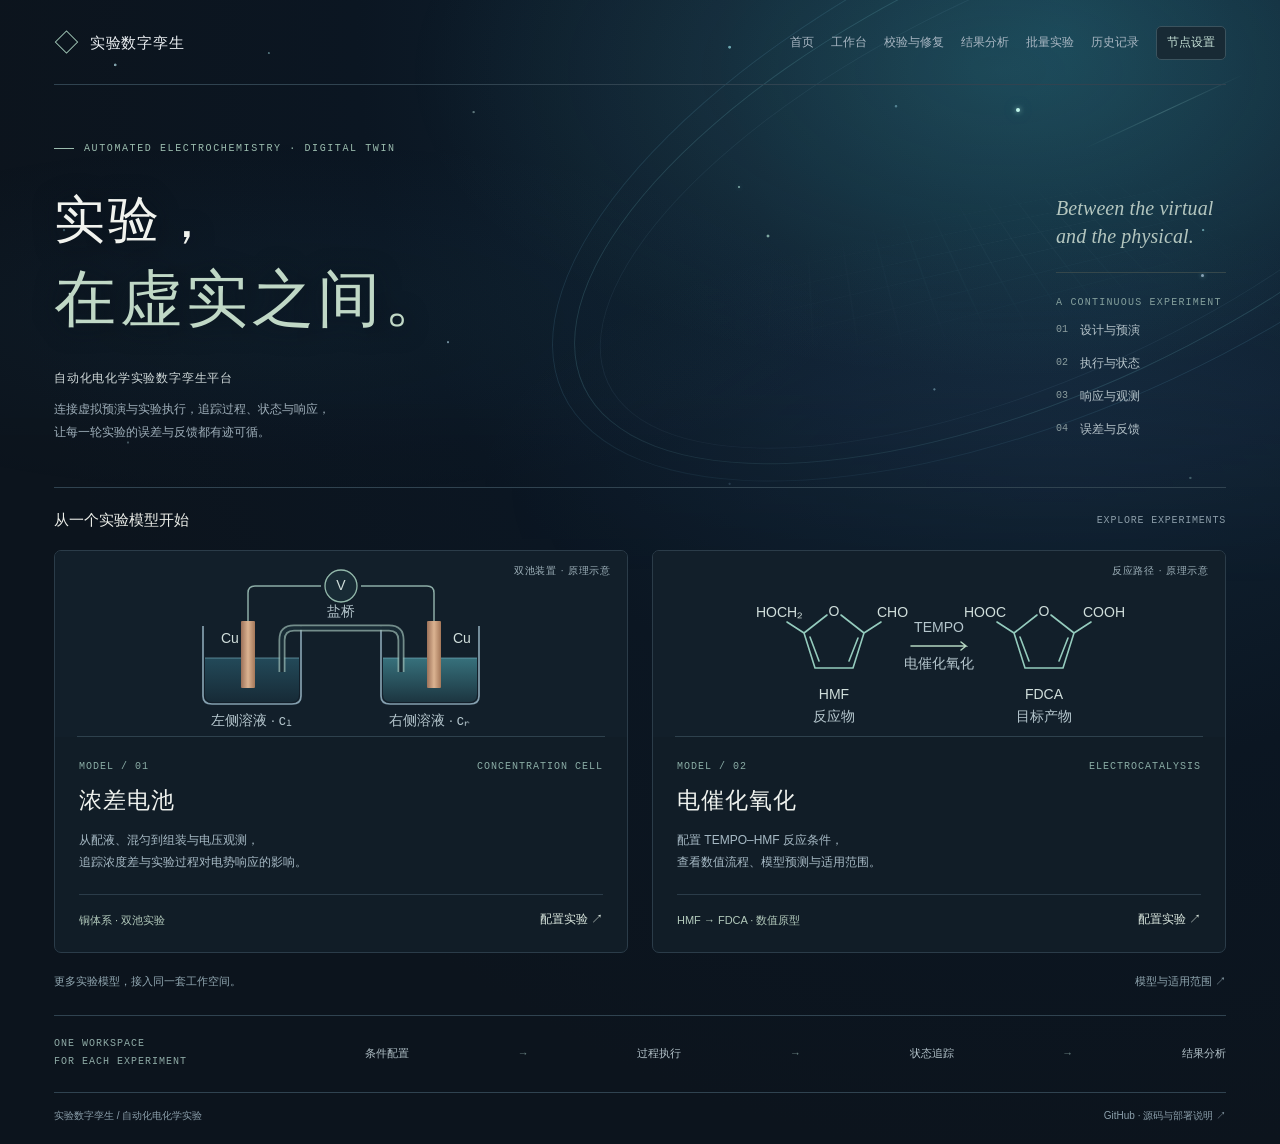
==== frontend/index.html @ 078de4bf "Publish extensible electrochemistry digital twin platform" ====
<!doctype html>
<html lang="zh-CN"><head><meta charset="utf-8"><meta name="viewport" content="width=device-width,initial-scale=1"><meta name="theme-color" content="#0d141c"><meta name="description" content="自动化电化学实验数字孪生：连接虚拟预演与实验执行，追踪过程、状态与响应。"><title>实验数字孪生｜在虚实之间</title><link rel="stylesheet" href="assets/home.css"><script src="assets/home.js" defer></script></head><body>
<div id="dark-research-refined">
 <div class="dr-cosmos" aria-hidden="true"><div class="dr-grid-field"></div><div class="dr-orbit"></div><div class="dr-orbit dr-orbit-two"></div><div class="dr-orbit dr-orbit-three"></div><div class="dr-trace"></div><span class="dr-orbital-point"></span><span class="dr-orbital-point dr-point-two"></span><span class="dr-orbital-point dr-point-three"></span></div>
 <div class="dr-wrap">
  <header class="dr-header"><div class="dr-brand"><span class="home-mark" aria-hidden="true">◇</span>实验数字孪生</div><nav class="dr-nav" aria-label="平台导航"><a href="index.html">首页</a><a href="workbench.html">工作台</a><a href="workbench.html?view=validation">校验与修复</a><a href="workbench.html?view=analysis">结果分析</a><a href="workbench.html?view=batch">批量实验</a><a href="workbench.html?view=history">历史记录</a><button type="button" data-open-nodes>节点设置</button></nav></header>
  <section class="dr-hero"><div aria-label="首页标题"><div class="dr-eyebrow">AUTOMATED ELECTROCHEMISTRY · DIGITAL TWIN</div><h1><span class="dr-title-first">实验，</span><em>在虚实之间。</em></h1><div class="dr-platform-name">自动化电化学实验数字孪生平台</div><p class="dr-platform-desc">连接虚拟预演与实验执行，追踪过程、状态与响应，<br>让每一轮实验的误差与反馈都有迹可循。</p></div><aside class="dr-researchchain dr-title-sidebar" aria-label="研究工作链"><div class="dr-english-title">Between the virtual<br>and the physical.</div><div class="dr-hero-meta">A CONTINUOUS EXPERIMENT</div><div><small>01</small><span>设计与预演</span></div><div><small>02</small><span>执行与状态</span></div><div><small>03</small><span>响应与观测</span></div><div><small>04</small><span>误差与反馈</span></div></aside></section>
  <section aria-label="选择实验模型"><header class="dr-section-title"><h2>从一个实验模型开始</h2><span>EXPLORE EXPERIMENTS</span></header><div class="dr-models">
   <article class="dr-model">
    <div class="dr-image"><span class="dr-caption">双池装置 · 原理示意</span>
     <svg class="dr-diagram" viewBox="0 0 380 164" role="img" aria-label="铜浓差电池原理图，两侧铜电极由盐桥和外电路连接">
      <defs><linearGradient id="dr-liquid-a" x1="0" y1="0" x2="0" y2="1"><stop offset="0" stop-color="#387e93" stop-opacity=".45"/><stop offset="1" stop-color="#387e93" stop-opacity=".12"/></linearGradient><linearGradient id="dr-liquid-b" x1="0" y1="0" x2="0" y2="1"><stop offset="0" stop-color="#55b4bf" stop-opacity=".55"/><stop offset="1" stop-color="#55b4bf" stop-opacity=".15"/></linearGradient><linearGradient id="dr-copper" x1="0" x2="1"><stop stop-color="#9c7159"/><stop offset=".5" stop-color="#dbb391"/><stop offset="1" stop-color="#a47759"/></linearGradient></defs>
      <path d="M97 57 V23 Q97 16 104 16 H170 M210 16 H276 Q283 16 283 23 V57" fill="none" stroke="#8caca6" stroke-width="1.5"/>
      <circle cx="190" cy="16" r="16" fill="#182b35" stroke="#93b9ab" stroke-width="1.3"/><text x="190" y="20" text-anchor="middle" class="dr-chem">V</text>
      <path d="M52 56 V126 Q52 134 61 134 H141 Q150 134 150 126 V56 M230 56 V126 Q230 134 239 134 H319 Q328 134 328 126 V56" fill="none" stroke="#849fae" stroke-width="1.7"/>
      <path d="M54 88 H148 V124 Q148 132 140 132 H62 Q54 132 54 124Z" fill="url(#dr-liquid-a)"/>
      <path d="M232 88 H326 V124 Q326 132 318 132 H240 Q232 132 232 124Z" fill="url(#dr-liquid-b)"/>
      <path d="M54 88 H148 M232 88 H326" stroke="#78b1c0" stroke-opacity=".65" stroke-width="1"/>
      <rect x="90" y="51" width="14" height="67" rx="1" fill="url(#dr-copper)"/><rect x="276" y="51" width="14" height="67" rx="1" fill="url(#dr-copper)"/>
      <path d="M131 102 V70 Q131 58 143 58 H238 Q250 58 250 70 V102" fill="none" stroke="#9dbdb5" stroke-opacity=".7" stroke-width="7"/>
      <path d="M131 102 V70 Q131 58 143 58 H238 Q250 58 250 70 V102" fill="none" stroke="#182b35" stroke-width="3.5"/>
      <text x="190" y="46" text-anchor="middle">盐桥</text><text x="70" y="73" class="dr-chem">Cu</text><text x="302" y="73" class="dr-chem">Cu</text>
      <text x="101" y="155" text-anchor="middle">左侧溶液 · cₗ</text><text x="279" y="155" text-anchor="middle">右侧溶液 · cᵣ</text>
     </svg>
    </div>
    <div class="dr-modelbody"><div class="dr-meta"><span>MODEL / 01</span><span>CONCENTRATION CELL</span></div><h3>浓差电池</h3><p>从配液、混匀到组装与电压观测，<br>追踪浓度差与实验过程对电势响应的影响。</p><div class="dr-access"><span>铜体系 · 双池实验</span><a class="home-entry" href="workbench.html?model=concentration">配置实验 ↗</a></div></div>
   </article>
   <article class="dr-model">
    <div class="dr-image"><span class="dr-caption">反应路径 · 原理示意</span>
     <svg class="dr-diagram" viewBox="0 0 380 164" role="img" aria-label="HMF在TEMPO介导的电催化氧化中转化为FDCA的反应示意，不表示配平反应式">
      <g fill="none" stroke="#94cbbd" stroke-width="1.6" stroke-linecap="round" stroke-linejoin="round"><path d="M78 45 L55 63 L66 98 H104 L115 63 L92 45 M61 67 L70 91 M109 68 L100 91 M55 63 L38 52 M115 63 L132 52"/><path d="M288 45 L265 63 L276 98 H314 L325 63 L302 45 M271 67 L280 91 M319 68 L310 91 M265 63 L248 52 M325 63 L342 52"/></g>
      <text x="85" y="46" text-anchor="middle" class="dr-chem">O</text><text x="295" y="46" text-anchor="middle" class="dr-chem">O</text>
      <text x="7" y="47" class="dr-chem">HOCH₂</text><text x="128" y="47" class="dr-chem">CHO</text><text x="215" y="47" class="dr-chem">HOOC</text><text x="334" y="47" class="dr-chem">COOH</text>
      <path d="M162 76 H217 L212 72 M217 76 L212 80" fill="none" stroke="#b4d5c1" stroke-width="1.5" stroke-linecap="round"/>
      <text x="190" y="62" text-anchor="middle">TEMPO</text><text x="190" y="98" text-anchor="middle">电催化氧化</text>
      <text x="85" y="129" text-anchor="middle" class="dr-chem">HMF</text><text x="295" y="129" text-anchor="middle" class="dr-chem">FDCA</text>
      <text x="85" y="151" text-anchor="middle">反应物</text><text x="295" y="151" text-anchor="middle">目标产物</text>
     </svg>
    </div>
    <div class="dr-modelbody"><div class="dr-meta"><span>MODEL / 02</span><span>ELECTROCATALYSIS</span></div><h3>电催化氧化</h3><p>配置 TEMPO–HMF 反应条件，<br>查看数值流程、模型预测与适用范围。</p><div class="dr-access"><span>HMF → FDCA · 数值原型</span><a class="home-entry" href="workbench.html?model=oxidation">配置实验 ↗</a></div></div>
   </article>
  </div><div class="dr-models-note"><span>更多实验模型，接入同一套工作空间。</span><a href="https://github.com/yangsen-hub-dot/electrochem-digital-twin/blob/main/docs/models.md">模型与适用范围 ↗</a></div></section>
  <section class="dr-cycle" aria-label="统一实验工作空间"><div class="dr-cycle-title">ONE WORKSPACE<br>FOR EACH EXPERIMENT</div><div class="dr-stages"><span>条件配置</span><i aria-hidden="true">→</i><span>过程执行</span><i aria-hidden="true">→</i><span>状态追踪</span><i aria-hidden="true">→</i><span>结果分析</span></div></section>
  <footer class="dr-footer"><span>实验数字孪生 / 自动化电化学实验</span><a href="https://github.com/yangsen-hub-dot/electrochem-digital-twin">GitHub · 源码与部署说明 ↗</a></footer>
 </div>
</div>
<dialog id="node-dialog" aria-labelledby="node-dialog-title">
 <div class="dialog-head"><div><small>YOUR COMPUTE / YOUR EXPERIMENTS</small><h2 id="node-dialog-title">连接你的实验节点</h2></div><button type="button" id="close-nodes" aria-label="关闭节点设置">×</button></div>
 <p>保存自己的服务器地址，在同一工作台切换。地址保存在当前浏览器，访问码仅在本次会话使用。</p>
 <div id="saved-nodes" aria-label="已保存节点"></div>
 <form id="node-form"><label>节点名称<input name="name" maxlength="60" placeholder="例如：我的仿真服务器" required></label><label>实验服务地址<input name="endpoint" type="url" placeholder="https://simulation.example.org" required></label><label>支持的实验<select name="model"><option value="concentration">浓差电池</option><option value="oxidation">电催化氧化 · HMF</option><option value="both">两种实验</option></select></label><label>录像服务地址（可选）<input name="video" type="url" placeholder="https://video.example.org"></label><label>访问码（本次会话，可选）<input name="token" type="password" autocomplete="off"></label><button type="submit" class="node-primary">保存并选用</button></form>
 <p id="node-message" role="status" aria-live="polite"></p><p class="node-help">公网 HTTPS 页面连接 HTTPS 节点。后端部署方法见 <a href="https://github.com/yangsen-hub-dot/electrochem-digital-twin/blob/main/docs/deployment.md">部署说明</a>。</p>
</dialog>

</body></html>
---- frontend/assets/home.css ----
#dark-research-refined{background:#0d141c;color:#ecf0f3;font-family:"Microsoft YaHei","PingFang SC",sans-serif;line-height:1.65;--dr-line:#2b3844;--dr-secondary:#a8b6c2;--dr-green:#a6cebc;border-radius:8px;overflow:hidden}
#dark-research-refined *{box-sizing:border-box}
#dark-research-refined{position:relative;isolation:isolate;background:radial-gradient(ellipse at 83% 3%,#14394b 0%,#102333 23%,#0b1622 47%,#0c141d 72%);--dr-line:#304350;--dr-green:#addbd0}
#dark-research-refined .dr-wrap{position:relative;z-index:1}
#dark-research-refined .dr-cosmos{position:absolute;inset:0 0 auto;height:590px;z-index:0;overflow:hidden;pointer-events:none;user-select:none;mask-image:linear-gradient(to bottom,#000 0%,#000 65%,transparent 100%)}
#dark-research-refined .dr-cosmos:before{content:"";position:absolute;inset:0;background:radial-gradient(ellipse at 78% 12%,#68e0de1f,transparent 42%),radial-gradient(ellipse at 22% 54%,#439ccc0d,transparent 40%),radial-gradient(ellipse at 82% 83%,#5f86dd15,transparent 39%)}
#dark-research-refined .dr-cosmos:after{content:"";position:absolute;inset:0;background-image:radial-gradient(circle at 9% 11%,#b9e5eeaa 0 1px,transparent 1.7px),radial-gradient(circle at 21% 9%,#8abec480 0 .7px,transparent 1.4px),radial-gradient(circle at 37% 19%,#c0e5e170 0 .8px,transparent 1.5px),radial-gradient(circle at 57% 8%,#98e2e8aa 0 1px,transparent 1.8px),radial-gradient(circle at 70% 18%,#8ac4d480 0 .8px,transparent 1.7px),radial-gradient(circle at 91% 8%,#c4eee5ba 0 1px,transparent 1.7px),radial-gradient(circle at 94% 39%,#9ee5ea88 0 .8px,transparent 1.5px),radial-gradient(circle at 5% 39%,#86c1d66e 0 .8px,transparent 1.6px),radial-gradient(circle at 35% 58%,#badfef90 0 .7px,transparent 1.5px),radial-gradient(circle at 60% 40%,#b6e9d7aa 0 1px,transparent 1.8px),radial-gradient(circle at 73% 66%,#9dcddb80 0 .7px,transparent 1.5px),radial-gradient(circle at 10% 75%,#a7ccd580 0 .7px,transparent 1.4px),radial-gradient(circle at 93% 81%,#b3e8e590 0 .8px,transparent 1.5px),radial-gradient(circle at 57% 82%,#7eabca66 0 .7px,transparent 1.5px)}
#dark-research-refined .dr-orbit{position:absolute;width:1120px;height:490px;border:1px solid #73bfdc24;border-radius:50%;right:-350px;top:-88px;transform:rotate(-25deg)}
#dark-research-refined .dr-orbit.dr-orbit-two{width:1030px;height:440px;right:-285px;top:-51px;border-color:#82d2d82b;transform:rotate(-25deg)}
#dark-research-refined .dr-orbit.dr-orbit-three{width:970px;height:390px;right:-252px;top:-17px;border-color:#89b9d116;transform:rotate(-25deg)}
#dark-research-refined .dr-grid-field{position:absolute;right:-30px;top:129px;width:550px;height:230px;background-image:linear-gradient(#8fc6d71a 1px,transparent 1px),linear-gradient(90deg,#8fc6d71a 1px,transparent 1px);background-size:32px 32px;transform:perspective(500px) rotateX(56deg) rotateZ(-22deg);mask-image:radial-gradient(ellipse,#0009,transparent 70%);opacity:.7}
#dark-research-refined .dr-orbital-point{position:absolute;right:20.3%;top:108px;width:4px;height:4px;background:#c2f7eb;border-radius:50%;box-shadow:0 0 5px #b9f4e8c0,0 0 16px #72d4e866}
#dark-research-refined .dr-orbital-point.dr-point-two{right:5.9%;top:274px;width:3px;height:3px;background:#b9d4e7;opacity:.7}
#dark-research-refined .dr-orbital-point.dr-point-three{right:42.2%;top:186px;width:2px;height:2px;opacity:.65}
#dark-research-refined .dr-trace{position:absolute;top:111px;right:2%;height:1px;width:180px;background:linear-gradient(90deg,transparent,#a6e3de50,transparent);transform:rotate(-25deg);opacity:.7}
#dark-research-refined .dr-header{border-bottom-color:#7593a82d}
#dark-research-refined h1{ text-shadow:0 2px 23px #08121ad9}
#dark-research-refined h1 em{color:#c0e0d8}
#dark-research-refined .dr-platform-desc{color:#b1c0cc}
#dark-research-refined .dr-model{background:#101d29;border-color:#3d586865}
#dark-research-refined .dr-image{background:radial-gradient(ellipse at 50% 25%,#1b3540 0%,#12222e 62%,#111e29 100%)}
@media(max-width:760px){#dark-research-refined .dr-cosmos{height:780px}#dark-research-refined .dr-orbit{right:-650px;opacity:.8}#dark-research-refined .dr-orbit.dr-orbit-two{right:-600px}#dark-research-refined .dr-orbit.dr-orbit-three{right:-570px}#dark-research-refined .dr-grid-field{top:240px;right:-190px;opacity:.45}#dark-research-refined .dr-orbital-point{top:180px;right:12%}#dark-research-refined .dr-orbital-point.dr-point-two{top:360px;right:8%}#dark-research-refined .dr-orbital-point.dr-point-three{top:280px;right:38%}}
#dark-research-refined .dr-wrap{padding:0 42px}
#dark-research-refined .dr-header{padding:26px 75px 24px 0;display:flex;justify-content:space-between;gap:24px;align-items:center;border-bottom:1px solid var(--dr-line);flex-wrap:wrap}
#dark-research-refined .dr-brand{font-size:15px;letter-spacing:.05em;font-weight:500;display:flex;gap:10px;align-items:center;white-space:nowrap}
#dark-research-refined .dr-brand i{color:var(--dr-green)}
#dark-research-refined .dr-nav{display:flex;gap:17px;align-items:center;font-size:11px;flex-wrap:wrap;color:var(--dr-secondary)}
#dark-research-refined .dr-nav span:first-child{color:#edf3ef}
#dark-research-refined .dr-hero{padding:49px 0 43px;display:grid;grid-template-columns:minmax(0,1fr) 170px;gap:36px;align-items:end}
#dark-research-refined .dr-eyebrow{font:10px/1.8 Consolas,monospace;letter-spacing:.16em;color:#9bbcae;display:flex;align-items:center;gap:10px}
#dark-research-refined .dr-eyebrow:before{content:"";width:20px;height:1px;background:#9bbcae}
#dark-research-refined h1{font-size:clamp(36px,6vw,60px);line-height:1.42;letter-spacing:.025em;font-weight:500;margin:25px 0 26px;color:#f1f3ee}
#dark-research-refined h1 .dr-title-first{display:block;font-size:.83em;line-height:1.4;letter-spacing:.05em;font-weight:400}
#dark-research-refined h1 em{display:block;font-style:normal;font-family:"Source Han Serif SC","Noto Serif SC","Songti SC","STSong","SimSun",serif;font-weight:400;color:#c0d8c6;letter-spacing:.065em;white-space:nowrap}
#dark-research-refined .dr-platform-name{font-size:12px;color:#d0d9d9;font-weight:500;letter-spacing:.065em;margin:0 0 9px}
#dark-research-refined .dr-platform-desc{font-size:12px;line-height:1.95;color:#9eaeb9;margin:0;max-width:470px}
#dark-research-refined .dr-title-sidebar .dr-english-title{display:block;font-family:Georgia,"Times New Roman",serif;font-style:italic;font-size:20px;line-height:1.4;color:#b4c6bf;letter-spacing:.005em;padding-bottom:22px;margin:0 0 21px;border-bottom:1px solid #35474b}
#dark-research-refined .dr-title-sidebar .dr-hero-meta{display:block;font:10px/1.8 Consolas,monospace;letter-spacing:.12em;color:#849f9c;margin:0 0 9px}
#dark-research-refined .dr-researchchain.dr-title-sidebar{padding-left:0;border-left:0;padding-bottom:5px}
#dark-research-refined .dr-intro{font-size:12px;color:var(--dr-secondary);line-height:1.95;margin:0;max-width:500px}
#dark-research-refined .dr-researchchain{padding:0 0 2px 21px;border-left:1px solid #35474b}
#dark-research-refined .dr-researchchain div{display:flex;gap:12px;margin:0 0 13px;font-size:12px;color:#b6c4ca}
#dark-research-refined .dr-researchchain div:last-child{margin-bottom:0}
#dark-research-refined .dr-researchchain small{font:10px/1.8 Consolas,monospace;color:#8b9d9f}
#dark-research-refined .dr-section-title{display:flex;justify-content:space-between;align-items:center;gap:15px;padding:20px 0 17px;border-top:1px solid var(--dr-line)}
#dark-research-refined .dr-section-title h2{font-size:15px;font-weight:500;margin:0;color:#eef0eb}
#dark-research-refined .dr-section-title span{font:10px/1.7 Consolas,monospace;letter-spacing:.08em;color:#8c9da9}
#dark-research-refined .dr-models{display:grid;grid-template-columns:minmax(0,1fr) minmax(0,1fr);gap:24px}
#dark-research-refined .dr-model{background:#111d27;border:1px solid #2b3c49;border-radius:7px;overflow:hidden}
#dark-research-refined .dr-image{height:186px;background:#121f2a;position:relative;display:flex;align-items:center;justify-content:center;padding:16px 13px 0}
#dark-research-refined .dr-image:after{content:"";position:absolute;left:22px;right:22px;bottom:0;height:1px;background:#2e414d}
#dark-research-refined .dr-caption{position:absolute;top:12px;right:16px;font-size:10px;letter-spacing:.08em;color:#9db0b9}
#dark-research-refined .dr-diagram{width:100%;height:164px;display:block;overflow:visible}
#dark-research-refined .dr-diagram text{font-family:"Microsoft YaHei",sans-serif;fill:#b5c6cd;font-size:14px}
#dark-research-refined .dr-diagram .dr-chem{font-family:Arial,sans-serif;fill:#d0dedb;font-size:14px}
#dark-research-refined .dr-modelbody{padding:21px 24px 23px}
#dark-research-refined .dr-meta{font:10px/1.7 Consolas,monospace;letter-spacing:.1em;color:#8aaca5;display:flex;justify-content:space-between;gap:12px;flex-wrap:wrap}
#dark-research-refined .dr-model h3{font-size:23px;font-weight:500;color:#eef1ed;line-height:1.5;letter-spacing:.04em;margin:8px 0 11px}
#dark-research-refined .dr-model p{font-size:12px;line-height:1.9;color:#a7bac5;margin:0;min-height:46px}
#dark-research-refined .dr-access{border-top:1px solid #2b3c49;margin-top:19px;padding-top:15px;font-size:11px;color:#b2c9bb;display:flex;justify-content:space-between;gap:15px;align-items:center}
#dark-research-refined .dr-access strong{font-weight:400;color:#dbe8df;font-size:12px}
#dark-research-refined .dr-models-note{display:flex;justify-content:space-between;align-items:center;gap:15px;flex-wrap:wrap;font-size:11px;color:#91a7b1;padding:19px 0 24px}
#dark-research-refined .dr-cycle{padding:19px 0 21px;border-top:1px solid var(--dr-line);display:grid;grid-template-columns:1fr 3fr;gap:24px;align-items:center}
#dark-research-refined .dr-cycle-title{font:10px/1.8 Consolas,monospace;letter-spacing:.1em;color:#8eaaa5}
#dark-research-refined .dr-stages{display:flex;align-items:center;gap:13px;justify-content:space-between;color:#b2c1c8;font-size:11px;flex-wrap:wrap}
#dark-research-refined .dr-stages i{color:#688180;font-style:normal}
#dark-research-refined .dr-footer{border-top:1px solid var(--dr-line);padding:15px 0 20px;display:flex;justify-content:space-between;gap:15px;flex-wrap:wrap;font-size:10px;color:#8b9fab}
@media(min-width:1000px){#dark-research-refined .dr-wrap{padding:0 54px}#dark-research-refined h1{font-size:62px}#dark-research-refined .dr-hero{padding-top:55px}}
@media(max-width:760px){#dark-research-refined .dr-header{align-items:flex-start;gap:18px;flex-direction:column;padding-right:45px}#dark-research-refined .dr-wrap{padding:0 27px}#dark-research-refined h1{font-size:34px}#dark-research-refined .dr-hero{grid-template-columns:1fr;gap:24px;padding-top:35px}#dark-research-refined .dr-researchchain{border-left:0;border-top:1px solid var(--dr-line);padding:15px 0 0;display:flex;flex-wrap:wrap;gap:12px 20px}#dark-research-refined .dr-researchchain div{margin:0}#dark-research-refined .dr-models{gap:16px}#dark-research-refined .dr-image{height:165px;padding:19px 6px 0}#dark-research-refined .dr-diagram{height:140px}#dark-research-refined .dr-modelbody{padding:17px}#dark-research-refined .dr-model p{min-height:69px}#dark-research-refined .dr-cycle{grid-template-columns:1fr;gap:10px}}
@media(max-width:760px){#dark-research-refined .dr-models{grid-template-columns:1fr;gap:20px}#dark-research-refined .dr-image{height:186px}#dark-research-refined .dr-diagram{height:164px}#dark-research-refined .dr-model p{min-height:0}}
@media(max-width:560px){#dark-research-refined .dr-wrap{padding:0 21px}#dark-research-refined h1{font-size:29px}#dark-research-refined .dr-eyebrow{font-size:9px}#dark-research-refined .dr-section-title span{font-size:9px}#dark-research-refined .dr-stages{justify-content:flex-start;gap:10px}}
@media(max-width:480px){#dark-research-refined .dr-diagram text,#dark-research-refined .dr-diagram .dr-chem{font-size:16px}}
@media(max-width:760px){#dark-research-refined h1{font-size:clamp(34px,7.8vw,55px);margin:23px 0 24px}#dark-research-refined .dr-title-sidebar .dr-english-title{width:100%;font-size:18px;margin:0;padding:0 0 12px}#dark-research-refined .dr-title-sidebar .dr-hero-meta{width:100%;margin:0}#dark-research-refined .dr-researchchain.dr-title-sidebar{border-top:1px solid #35474b;padding-top:18px;gap:12px 20px}}
@media(max-width:420px){#dark-research-refined h1{font-size:clamp(30px,8.4vw,35px)}#dark-research-refined h1 em{letter-spacing:.025em}#dark-research-refined .dr-eyebrow{font-size:9px;letter-spacing:.075em}#dark-research-refined .dr-platform-name{font-size:11px;letter-spacing:.02em}}

html{color-scheme:dark}body{margin:0;background:#0c141d}a{color:inherit;text-decoration:none}button,input,select{font:inherit}button,a{touch-action:manipulation}button{cursor:pointer}a:focus-visible,button:focus-visible,input:focus-visible,select:focus-visible{outline:2px solid #aaddd1;outline-offset:5px}#dark-research-refined{border-radius:0;min-height:100vh;max-width:1440px;margin:auto}#dark-research-refined .dr-header{padding-right:0;flex-wrap:wrap}#dark-research-refined .dr-nav{font-size:12px}#dark-research-refined .dr-nav a:hover{color:#e3f7ef}#dark-research-refined .dr-nav button{padding:6px 10px;background:#182a35;border:1px solid #3b535e;color:#c3ded4;border-radius:5px;font-size:12px}.home-mark{font-size:25px;line-height:1;color:#a6cebc}#dark-research-refined .home-entry{font-size:12px;color:#dbe8df}#dark-research-refined .home-entry:hover{text-decoration:underline}#node-dialog{width:min(600px,calc(100% - 32px));max-height:85vh;overflow:auto;background:#13212d;color:#e0e9ed;border:1px solid #42606c;border-radius:12px;padding:28px;font:13px/1.7 "Microsoft YaHei",sans-serif}#node-dialog::backdrop{background:#020913b8;backdrop-filter:blur(5px)}.dialog-head{display:flex;justify-content:space-between;gap:20px;align-items:flex-start}.dialog-head h2{font-size:22px;margin:6px 0 10px;font-weight:500}.dialog-head small{font:10px/1.7 Consolas,monospace;color:#98bcb0;letter-spacing:.1em}#close-nodes{background:transparent;border:0;color:#b7cdd4;font-size:26px}#node-dialog p{color:#a9bbc5;font-size:12px}#node-form{display:grid;gap:14px;margin-top:22px}#node-form label{display:grid;gap:6px;color:#bccbd1;font-size:12px}#node-form input,#node-form select{width:100%;min-width:0;background:#0d1923;color:#e6eff2;border:1px solid #344e5d;border-radius:5px;padding:10px;box-sizing:border-box}#node-form .node-primary{padding:10px 16px;border:0;border-radius:5px;background:#b1d7c8;color:#102620;justify-self:start}.saved-node{display:flex;gap:12px;justify-content:space-between;align-items:center;padding:12px 0;border-bottom:1px solid #304553;overflow-wrap:anywhere}.saved-node strong{display:block;font-weight:500;font-size:13px}.saved-node small{font-size:11px;color:#94acb9}.saved-node button{background:transparent;color:#bad9cc;border:1px solid #3a555c;border-radius:4px;padding:5px 9px;white-space:nowrap}.node-help a{color:#bad9cc;text-decoration:underline}#node-message{min-height:20px}
@media(max-width:760px){#dark-research-refined .dr-header{padding-right:0}.dr-nav a,.dr-nav button{padding:5px 0}}
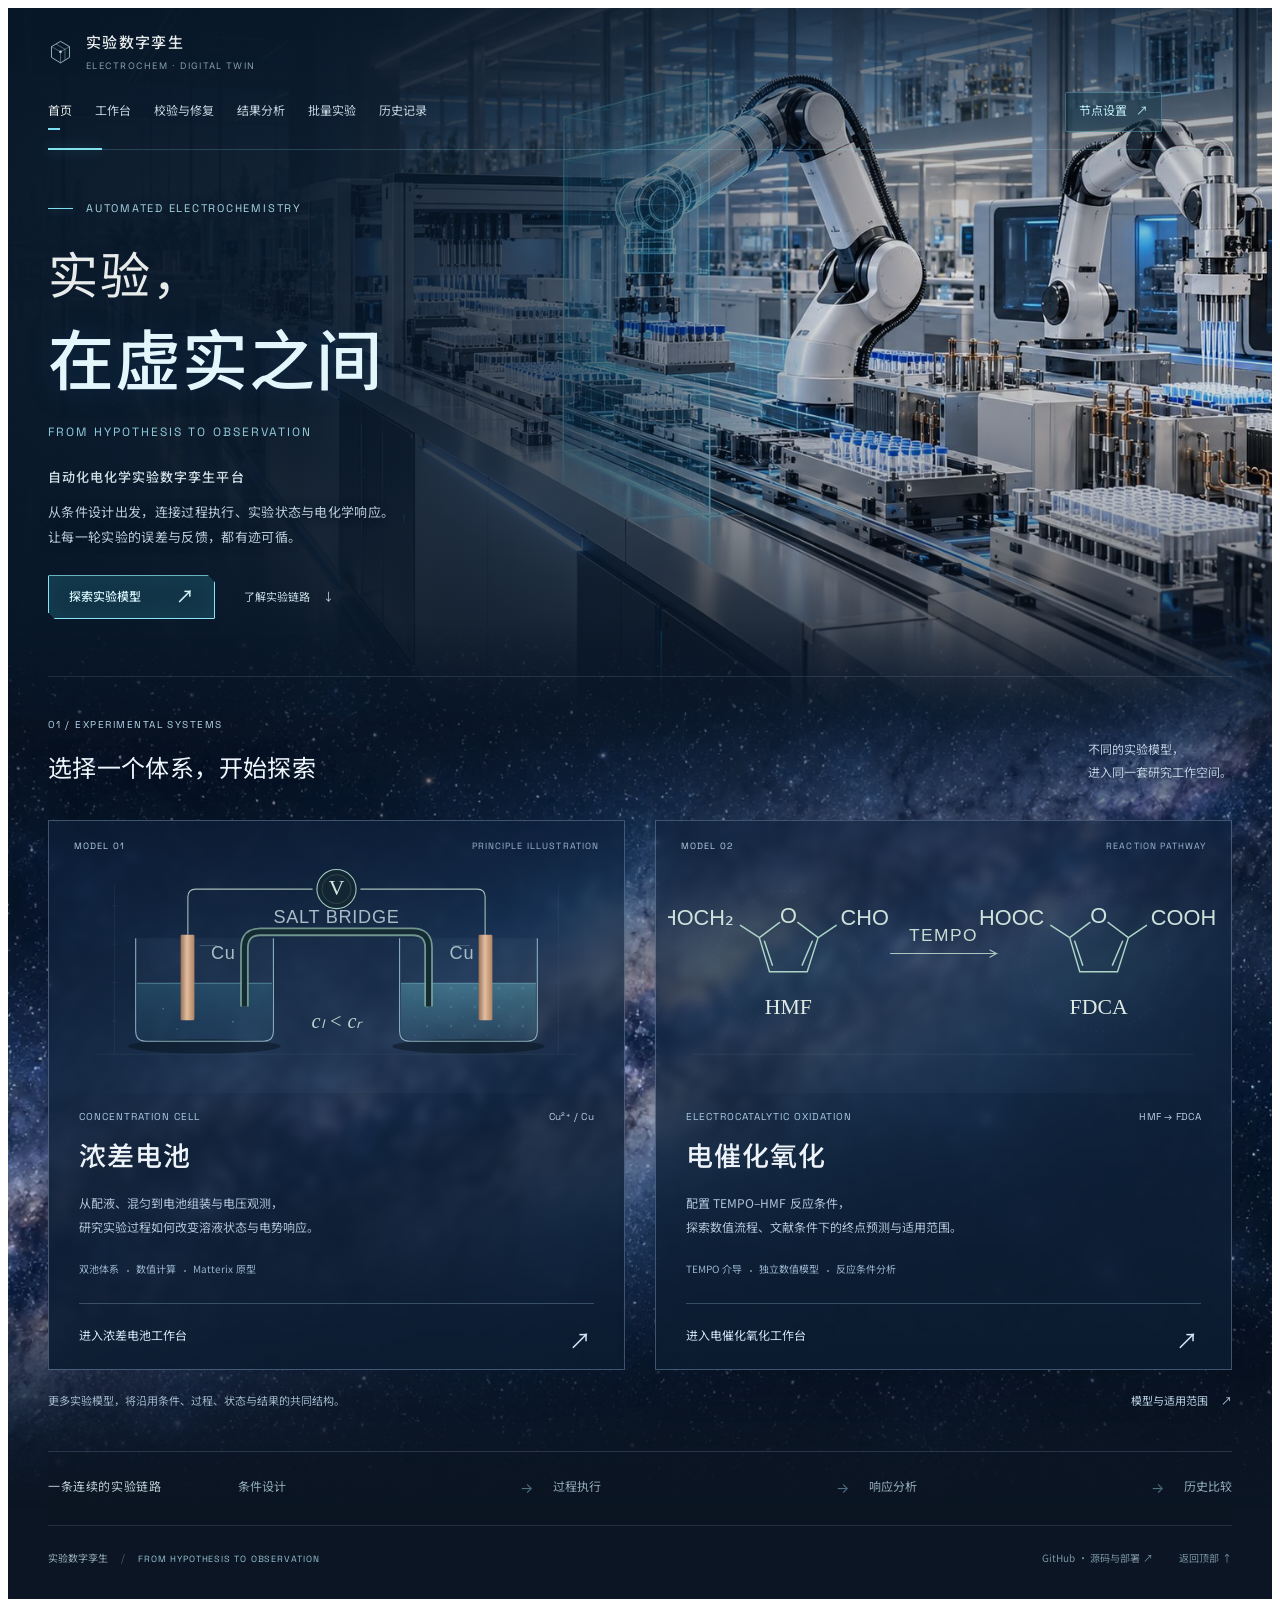
==== commit 1b2ced9f: "Refine homepage with automated lab and galaxy imagery" ====
--- a/frontend/index.html
+++ b/frontend/index.html
@@ -1,55 +1,69 @@
-<!doctype html>
-<html lang="zh-CN"><head><meta charset="utf-8"><meta name="viewport" content="width=device-width,initial-scale=1"><meta name="theme-color" content="#0d141c"><meta name="description" content="自动化电化学实验数字孪生：连接虚拟预演与实验执行，追踪过程、状态与响应。"><title>实验数字孪生｜在虚实之间</title><link rel="stylesheet" href="assets/home.css"><script src="assets/home.js" defer></script></head><body>
-<div id="dark-research-refined">
- <div class="dr-cosmos" aria-hidden="true"><div class="dr-grid-field"></div><div class="dr-orbit"></div><div class="dr-orbit dr-orbit-two"></div><div class="dr-orbit dr-orbit-three"></div><div class="dr-trace"></div><span class="dr-orbital-point"></span><span class="dr-orbital-point dr-point-two"></span><span class="dr-orbital-point dr-point-three"></span></div>
- <div class="dr-wrap">
-  <header class="dr-header"><div class="dr-brand"><span class="home-mark" aria-hidden="true">◇</span>实验数字孪生</div><nav class="dr-nav" aria-label="平台导航"><a href="index.html">首页</a><a href="workbench.html">工作台</a><a href="workbench.html?view=validation">校验与修复</a><a href="workbench.html?view=analysis">结果分析</a><a href="workbench.html?view=batch">批量实验</a><a href="workbench.html?view=history">历史记录</a><button type="button" data-open-nodes>节点设置</button></nav></header>
-  <section class="dr-hero"><div aria-label="首页标题"><div class="dr-eyebrow">AUTOMATED ELECTROCHEMISTRY · DIGITAL TWIN</div><h1><span class="dr-title-first">实验，</span><em>在虚实之间。</em></h1><div class="dr-platform-name">自动化电化学实验数字孪生平台</div><p class="dr-platform-desc">连接虚拟预演与实验执行，追踪过程、状态与响应，<br>让每一轮实验的误差与反馈都有迹可循。</p></div><aside class="dr-researchchain dr-title-sidebar" aria-label="研究工作链"><div class="dr-english-title">Between the virtual<br>and the physical.</div><div class="dr-hero-meta">A CONTINUOUS EXPERIMENT</div><div><small>01</small><span>设计与预演</span></div><div><small>02</small><span>执行与状态</span></div><div><small>03</small><span>响应与观测</span></div><div><small>04</small><span>误差与反馈</span></div></aside></section>
-  <section aria-label="选择实验模型"><header class="dr-section-title"><h2>从一个实验模型开始</h2><span>EXPLORE EXPERIMENTS</span></header><div class="dr-models">
-   <article class="dr-model">
-    <div class="dr-image"><span class="dr-caption">双池装置 · 原理示意</span>
-     <svg class="dr-diagram" viewBox="0 0 380 164" role="img" aria-label="铜浓差电池原理图，两侧铜电极由盐桥和外电路连接">
-      <defs><linearGradient id="dr-liquid-a" x1="0" y1="0" x2="0" y2="1"><stop offset="0" stop-color="#387e93" stop-opacity=".45"/><stop offset="1" stop-color="#387e93" stop-opacity=".12"/></linearGradient><linearGradient id="dr-liquid-b" x1="0" y1="0" x2="0" y2="1"><stop offset="0" stop-color="#55b4bf" stop-opacity=".55"/><stop offset="1" stop-color="#55b4bf" stop-opacity=".15"/></linearGradient><linearGradient id="dr-copper" x1="0" x2="1"><stop stop-color="#9c7159"/><stop offset=".5" stop-color="#dbb391"/><stop offset="1" stop-color="#a47759"/></linearGradient></defs>
-      <path d="M97 57 V23 Q97 16 104 16 H170 M210 16 H276 Q283 16 283 23 V57" fill="none" stroke="#8caca6" stroke-width="1.5"/>
-      <circle cx="190" cy="16" r="16" fill="#182b35" stroke="#93b9ab" stroke-width="1.3"/><text x="190" y="20" text-anchor="middle" class="dr-chem">V</text>
-      <path d="M52 56 V126 Q52 134 61 134 H141 Q150 134 150 126 V56 M230 56 V126 Q230 134 239 134 H319 Q328 134 328 126 V56" fill="none" stroke="#849fae" stroke-width="1.7"/>
-      <path d="M54 88 H148 V124 Q148 132 140 132 H62 Q54 132 54 124Z" fill="url(#dr-liquid-a)"/>
-      <path d="M232 88 H326 V124 Q326 132 318 132 H240 Q232 132 232 124Z" fill="url(#dr-liquid-b)"/>
-      <path d="M54 88 H148 M232 88 H326" stroke="#78b1c0" stroke-opacity=".65" stroke-width="1"/>
-      <rect x="90" y="51" width="14" height="67" rx="1" fill="url(#dr-copper)"/><rect x="276" y="51" width="14" height="67" rx="1" fill="url(#dr-copper)"/>
-      <path d="M131 102 V70 Q131 58 143 58 H238 Q250 58 250 70 V102" fill="none" stroke="#9dbdb5" stroke-opacity=".7" stroke-width="7"/>
-      <path d="M131 102 V70 Q131 58 143 58 H238 Q250 58 250 70 V102" fill="none" stroke="#182b35" stroke-width="3.5"/>
-      <text x="190" y="46" text-anchor="middle">盐桥</text><text x="70" y="73" class="dr-chem">Cu</text><text x="302" y="73" class="dr-chem">Cu</text>
-      <text x="101" y="155" text-anchor="middle">左侧溶液 · cₗ</text><text x="279" y="155" text-anchor="middle">右侧溶液 · cᵣ</text>
-     </svg>
-    </div>
-    <div class="dr-modelbody"><div class="dr-meta"><span>MODEL / 01</span><span>CONCENTRATION CELL</span></div><h3>浓差电池</h3><p>从配液、混匀到组装与电压观测，<br>追踪浓度差与实验过程对电势响应的影响。</p><div class="dr-access"><span>铜体系 · 双池实验</span><a class="home-entry" href="workbench.html?model=concentration">配置实验 ↗</a></div></div>
-   </article>
-   <article class="dr-model">
-    <div class="dr-image"><span class="dr-caption">反应路径 · 原理示意</span>
-     <svg class="dr-diagram" viewBox="0 0 380 164" role="img" aria-label="HMF在TEMPO介导的电催化氧化中转化为FDCA的反应示意，不表示配平反应式">
-      <g fill="none" stroke="#94cbbd" stroke-width="1.6" stroke-linecap="round" stroke-linejoin="round"><path d="M78 45 L55 63 L66 98 H104 L115 63 L92 45 M61 67 L70 91 M109 68 L100 91 M55 63 L38 52 M115 63 L132 52"/><path d="M288 45 L265 63 L276 98 H314 L325 63 L302 45 M271 67 L280 91 M319 68 L310 91 M265 63 L248 52 M325 63 L342 52"/></g>
-      <text x="85" y="46" text-anchor="middle" class="dr-chem">O</text><text x="295" y="46" text-anchor="middle" class="dr-chem">O</text>
-      <text x="7" y="47" class="dr-chem">HOCH₂</text><text x="128" y="47" class="dr-chem">CHO</text><text x="215" y="47" class="dr-chem">HOOC</text><text x="334" y="47" class="dr-chem">COOH</text>
-      <path d="M162 76 H217 L212 72 M217 76 L212 80" fill="none" stroke="#b4d5c1" stroke-width="1.5" stroke-linecap="round"/>
-      <text x="190" y="62" text-anchor="middle">TEMPO</text><text x="190" y="98" text-anchor="middle">电催化氧化</text>
-      <text x="85" y="129" text-anchor="middle" class="dr-chem">HMF</text><text x="295" y="129" text-anchor="middle" class="dr-chem">FDCA</text>
-      <text x="85" y="151" text-anchor="middle">反应物</text><text x="295" y="151" text-anchor="middle">目标产物</text>
-     </svg>
-    </div>
-    <div class="dr-modelbody"><div class="dr-meta"><span>MODEL / 02</span><span>ELECTROCATALYSIS</span></div><h3>电催化氧化</h3><p>配置 TEMPO–HMF 反应条件，<br>查看数值流程、模型预测与适用范围。</p><div class="dr-access"><span>HMF → FDCA · 数值原型</span><a class="home-entry" href="workbench.html?model=oxidation">配置实验 ↗</a></div></div>
-   </article>
-  </div><div class="dr-models-note"><span>更多实验模型，接入同一套工作空间。</span><a href="https://github.com/yangsen-hub-dot/electrochem-digital-twin/blob/main/docs/models.md">模型与适用范围 ↗</a></div></section>
-  <section class="dr-cycle" aria-label="统一实验工作空间"><div class="dr-cycle-title">ONE WORKSPACE<br>FOR EACH EXPERIMENT</div><div class="dr-stages"><span>条件配置</span><i aria-hidden="true">→</i><span>过程执行</span><i aria-hidden="true">→</i><span>状态追踪</span><i aria-hidden="true">→</i><span>结果分析</span></div></section>
-  <footer class="dr-footer"><span>实验数字孪生 / 自动化电化学实验</span><a href="https://github.com/yangsen-hub-dot/electrochem-digital-twin">GitHub · 源码与部署说明 ↗</a></footer>
- </div>
-</div>
-<dialog id="node-dialog" aria-labelledby="node-dialog-title">
- <div class="dialog-head"><div><small>YOUR COMPUTE / YOUR EXPERIMENTS</small><h2 id="node-dialog-title">连接你的实验节点</h2></div><button type="button" id="close-nodes" aria-label="关闭节点设置">×</button></div>
- <p>保存自己的服务器地址，在同一工作台切换。地址保存在当前浏览器，访问码仅在本次会话使用。</p>
- <div id="saved-nodes" aria-label="已保存节点"></div>
- <form id="node-form"><label>节点名称<input name="name" maxlength="60" placeholder="例如：我的仿真服务器" required></label><label>实验服务地址<input name="endpoint" type="url" placeholder="https://simulation.example.org" required></label><label>支持的实验<select name="model"><option value="concentration">浓差电池</option><option value="oxidation">电催化氧化 · HMF</option><option value="both">两种实验</option></select></label><label>录像服务地址（可选）<input name="video" type="url" placeholder="https://video.example.org"></label><label>访问码（本次会话，可选）<input name="token" type="password" autocomplete="off"></label><button type="submit" class="node-primary">保存并选用</button></form>
- <p id="node-message" role="status" aria-live="polite"></p><p class="node-help">公网 HTTPS 页面连接 HTTPS 节点。后端部署方法见 <a href="https://github.com/yangsen-hub-dot/electrochem-digital-twin/blob/main/docs/deployment.md">部署说明</a>。</p>
-</dialog>
-
-</body></html>
+<!doctype html>
+<html lang="zh-CN"><head>
+<meta charset="utf-8"><meta name="viewport" content="width=device-width,initial-scale=1"><meta name="theme-color" content="#0b1523">
+<meta name="description" content="自动化电化学实验数字孪生平台：连接条件设计、过程执行、实验状态与电化学响应。">
+<title>实验数字孪生 · From hypothesis to observation</title>
+<link rel="icon" href="assets/favicon.svg" type="image/svg+xml">
+<link rel="preload" as="image" href="assets/lab-digital-twin.jpg">
+<link rel="stylesheet" href="assets/home.css?v=20261102">
+<script src="assets/home.js?v=20261102" defer></script>
+</head><body>
+<div id="electrochem-home">
+<a class="home-skip" href="#main-content">跳至主要内容</a>
+
+
+<div id="dark-research-refined" aria-label="深色研究门户首页">
+ <div class="lab-scene" aria-hidden="true"><img class="lab-scene-image" alt="" src="assets/lab-digital-twin.jpg"></div>
+ <div class="dr-wrap">
+  <header class="dr-header">
+   <a class="dr-brand" href="index.html" aria-label="实验数字孪生首页"><svg class="brand-symbol" viewBox="0 0 32 36" fill="none" aria-hidden="true"><path d="M16 2L29 9.5V25L16 33L3 25V9.5L16 2Z" stroke="currentColor"/><path d="M3 9.5L16 17L29 9.5M16 17V33M9.5 5.8L22.5 13.3V28.8" stroke="currentColor" stroke-opacity=".5"/><circle cx="16" cy="17" r="2" fill="currentColor"/></svg><span>实验数字孪生<small>ELECTROCHEM · DIGITAL TWIN</small></span></a>
+   <nav class="dr-nav" aria-label="平台导航"><a href="index.html" aria-current="page">首页</a><a href="workbench.html">工作台</a><a href="workbench.html?view=validation">校验与修复</a><a href="workbench.html?view=analysis">结果分析</a><a href="workbench.html?view=batch">批量实验</a><a href="workbench.html?view=history">历史记录</a><button type="button" data-open-nodes>节点设置 <span aria-hidden="true">↗</span></button></nav>
+  </header>
+  <main id="main-content">
+   <section class="dr-hero" aria-labelledby="hero-title">
+    <div class="hero-copy" aria-label="首页标题与英文副标题"><div class="dr-eyebrow"><span class="eyebrow-line"></span>AUTOMATED ELECTROCHEMISTRY</div>
+     <h1 id="hero-title"><span class="dr-title-first">实验，</span><em>在虚实之间</em></h1>
+     <p class="hero-english" lang="en">From hypothesis to observation</p><p class="dr-platform-name">自动化电化学实验数字孪生平台</p>
+     <p class="dr-platform-desc">从条件设计出发，连接过程执行、实验状态与电化学响应。<br class="desktop-break">让每一轮实验的误差与反馈，都有迹可循。</p>
+     <div class="hero-actions"><a class="primary-link" href="#experiments">探索实验模型 <span aria-hidden="true">↗</span></a><a class="text-link" href="#compact-workflow-title">了解实验链路 <span aria-hidden="true">↓</span></a></div>
+     <p class="hero-footnote"><span aria-hidden="true">01 /</span> A shared workspace for distinct experimental models.</p>
+    </div>
+    
+
+   </section>
+   <section id="experiments" class="experiments-section" aria-labelledby="experiments-title">
+<div class="models-galaxy" aria-hidden="true"><img alt="" src="assets/galaxy-field.webp"></div>
+    <header class="section-heading"><div><span class="section-kicker">01 / EXPERIMENTAL SYSTEMS</span><h2 id="experiments-title">选择一个体系，开始探索</h2></div><p>不同的实验模型，<br>进入同一套研究工作空间。</p></header>
+    <div class="dr-models">
+     <article class="dr-model">
+      <div class="model-art"><div class="art-caption"><span>MODEL 01</span><span>PRINCIPLE ILLUSTRATION</span></div><img src="assets/concentration-cell.svg" width="760" height="330" alt="铜浓差电池原理示意">
+</div>
+      <div class="dr-modelbody"><div class="model-type">CONCENTRATION CELL <span>Cu²⁺ / Cu</span></div><h3>浓差电池</h3><p>从配液、混匀到电池组装与电压观测，<br>研究实验过程如何改变溶液状态与电势响应。</p><div class="model-tags"><span>双池体系</span><span>数值计算</span><span>Matterix 原型</span></div><a class="model-entry" href="workbench.html?model=concentration"><span>进入浓差电池工作台</span><span class="entry-arrow" aria-hidden="true">↗</span></a></div>
+     </article>
+     <article class="dr-model">
+      <div class="model-art"><div class="art-caption"><span>MODEL 02</span><span>REACTION PATHWAY</span></div><img src="assets/hmf-pathway.svg" width="760" height="330" alt="TEMPO介导的HMF电氧化路径示意">
+</div>
+      <div class="dr-modelbody"><div class="model-type">ELECTROCATALYTIC OXIDATION <span>HMF → FDCA</span></div><h3>电催化氧化</h3><p>配置 TEMPO–HMF 反应条件，<br>探索数值流程、文献条件下的终点预测与适用范围。</p><div class="model-tags"><span>TEMPO 介导</span><span>独立数值模型</span><span>反应条件分析</span></div><a class="model-entry" href="workbench.html?model=oxidation"><span>进入电催化氧化工作台</span><span class="entry-arrow" aria-hidden="true">↗</span></a></div>
+     </article>
+    </div>
+    <div class="models-note"><span>更多实验模型，将沿用条件、过程、状态与结果的共同结构。</span><a class="text-link" href="https://github.com/yangsen-hub-dot/electrochem-digital-twin/blob/main/docs/models.md">模型与适用范围 <span aria-hidden="true">↗</span></a></div>
+   </section>
+   <section class="compact-workflow" aria-labelledby="compact-workflow-title">
+ <h2 id="compact-workflow-title">一条连续的实验链路</h2>
+ <ol><li>条件设计</li><li>过程执行</li><li>响应分析</li><li>历史比较</li></ol>
+</section>
+
+   
+  </main>
+  <footer class="dr-footer"><div class="footer-brand">实验数字孪生 <span>/</span> <small>FROM HYPOTHESIS TO OBSERVATION</small></div><div><a href="https://github.com/yangsen-hub-dot/electrochem-digital-twin">GitHub · 源码与部署 <span aria-hidden="true">↗</span></a><a href="#hero-title">返回顶部 ↑</a></div></footer>
+ </div>
+</div>
+<dialog id="node-dialog" aria-labelledby="node-dialog-title">
+ <div class="dialog-head"><div><small>YOUR COMPUTE / YOUR EXPERIMENTS</small><h2 id="node-dialog-title">连接你的实验节点</h2></div><button type="button" id="close-nodes" aria-label="关闭节点设置">×</button></div>
+ <p>保存自己的服务器地址，在同一工作台切换。地址保存在当前浏览器，访问码仅在本次会话使用。</p><div id="saved-nodes" aria-label="已保存节点"></div>
+ <form id="node-form"><label>节点名称<input name="name" maxlength="60" placeholder="例如：我的仿真服务器" required></label><label>实验服务地址<input name="endpoint" type="url" placeholder="https://simulation.example.org" required></label><label>支持的实验<select name="model"><option value="concentration">浓差电池</option><option value="oxidation">电催化氧化 · HMF</option><option value="both">两种实验</option></select></label><label>录像服务地址（可选）<input name="video" type="url" placeholder="https://video.example.org"></label><label>访问码（本次会话，可选）<input name="token" type="password" autocomplete="off"></label><button type="submit" class="node-primary">保存并选用</button></form>
+ <p id="node-message" role="status" aria-live="polite"></p><p class="node-help">公网 HTTPS 页面连接 HTTPS 节点。后端部署方法见 <a href="https://github.com/yangsen-hub-dot/electrochem-digital-twin/blob/main/docs/deployment.md">部署说明</a>。</p>
+</dialog>
+
+</div>
+</body></html>
--- a/frontend/assets/home.css
+++ b/frontend/assets/home.css
@@ -1,78 +1,363 @@
-
-#dark-research-refined{background:#0d141c;color:#ecf0f3;font-family:"Microsoft YaHei","PingFang SC",sans-serif;line-height:1.65;--dr-line:#2b3844;--dr-secondary:#a8b6c2;--dr-green:#a6cebc;border-radius:8px;overflow:hidden}
-#dark-research-refined *{box-sizing:border-box}
-#dark-research-refined{position:relative;isolation:isolate;background:radial-gradient(ellipse at 83% 3%,#14394b 0%,#102333 23%,#0b1622 47%,#0c141d 72%);--dr-line:#304350;--dr-green:#addbd0}
-#dark-research-refined .dr-wrap{position:relative;z-index:1}
-#dark-research-refined .dr-cosmos{position:absolute;inset:0 0 auto;height:590px;z-index:0;overflow:hidden;pointer-events:none;user-select:none;mask-image:linear-gradient(to bottom,#000 0%,#000 65%,transparent 100%)}
-#dark-research-refined .dr-cosmos:before{content:"";position:absolute;inset:0;background:radial-gradient(ellipse at 78% 12%,#68e0de1f,transparent 42%),radial-gradient(ellipse at 22% 54%,#439ccc0d,transparent 40%),radial-gradient(ellipse at 82% 83%,#5f86dd15,transparent 39%)}
-#dark-research-refined .dr-cosmos:after{content:"";position:absolute;inset:0;background-image:radial-gradient(circle at 9% 11%,#b9e5eeaa 0 1px,transparent 1.7px),radial-gradient(circle at 21% 9%,#8abec480 0 .7px,transparent 1.4px),radial-gradient(circle at 37% 19%,#c0e5e170 0 .8px,transparent 1.5px),radial-gradient(circle at 57% 8%,#98e2e8aa 0 1px,transparent 1.8px),radial-gradient(circle at 70% 18%,#8ac4d480 0 .8px,transparent 1.7px),radial-gradient(circle at 91% 8%,#c4eee5ba 0 1px,transparent 1.7px),radial-gradient(circle at 94% 39%,#9ee5ea88 0 .8px,transparent 1.5px),radial-gradient(circle at 5% 39%,#86c1d66e 0 .8px,transparent 1.6px),radial-gradient(circle at 35% 58%,#badfef90 0 .7px,transparent 1.5px),radial-gradient(circle at 60% 40%,#b6e9d7aa 0 1px,transparent 1.8px),radial-gradient(circle at 73% 66%,#9dcddb80 0 .7px,transparent 1.5px),radial-gradient(circle at 10% 75%,#a7ccd580 0 .7px,transparent 1.4px),radial-gradient(circle at 93% 81%,#b3e8e590 0 .8px,transparent 1.5px),radial-gradient(circle at 57% 82%,#7eabca66 0 .7px,transparent 1.5px)}
-#dark-research-refined .dr-orbit{position:absolute;width:1120px;height:490px;border:1px solid #73bfdc24;border-radius:50%;right:-350px;top:-88px;transform:rotate(-25deg)}
-#dark-research-refined .dr-orbit.dr-orbit-two{width:1030px;height:440px;right:-285px;top:-51px;border-color:#82d2d82b;transform:rotate(-25deg)}
-#dark-research-refined .dr-orbit.dr-orbit-three{width:970px;height:390px;right:-252px;top:-17px;border-color:#89b9d116;transform:rotate(-25deg)}
-#dark-research-refined .dr-grid-field{position:absolute;right:-30px;top:129px;width:550px;height:230px;background-image:linear-gradient(#8fc6d71a 1px,transparent 1px),linear-gradient(90deg,#8fc6d71a 1px,transparent 1px);background-size:32px 32px;transform:perspective(500px) rotateX(56deg) rotateZ(-22deg);mask-image:radial-gradient(ellipse,#0009,transparent 70%);opacity:.7}
-#dark-research-refined .dr-orbital-point{position:absolute;right:20.3%;top:108px;width:4px;height:4px;background:#c2f7eb;border-radius:50%;box-shadow:0 0 5px #b9f4e8c0,0 0 16px #72d4e866}
-#dark-research-refined .dr-orbital-point.dr-point-two{right:5.9%;top:274px;width:3px;height:3px;background:#b9d4e7;opacity:.7}
-#dark-research-refined .dr-orbital-point.dr-point-three{right:42.2%;top:186px;width:2px;height:2px;opacity:.65}
-#dark-research-refined .dr-trace{position:absolute;top:111px;right:2%;height:1px;width:180px;background:linear-gradient(90deg,transparent,#a6e3de50,transparent);transform:rotate(-25deg);opacity:.7}
-#dark-research-refined .dr-header{border-bottom-color:#7593a82d}
-#dark-research-refined h1{ text-shadow:0 2px 23px #08121ad9}
-#dark-research-refined h1 em{color:#c0e0d8}
-#dark-research-refined .dr-platform-desc{color:#b1c0cc}
-#dark-research-refined .dr-model{background:#101d29;border-color:#3d586865}
-#dark-research-refined .dr-image{background:radial-gradient(ellipse at 50% 25%,#1b3540 0%,#12222e 62%,#111e29 100%)}
-@media(max-width:760px){#dark-research-refined .dr-cosmos{height:780px}#dark-research-refined .dr-orbit{right:-650px;opacity:.8}#dark-research-refined .dr-orbit.dr-orbit-two{right:-600px}#dark-research-refined .dr-orbit.dr-orbit-three{right:-570px}#dark-research-refined .dr-grid-field{top:240px;right:-190px;opacity:.45}#dark-research-refined .dr-orbital-point{top:180px;right:12%}#dark-research-refined .dr-orbital-point.dr-point-two{top:360px;right:8%}#dark-research-refined .dr-orbital-point.dr-point-three{top:280px;right:38%}}
-#dark-research-refined .dr-wrap{padding:0 42px}
-#dark-research-refined .dr-header{padding:26px 75px 24px 0;display:flex;justify-content:space-between;gap:24px;align-items:center;border-bottom:1px solid var(--dr-line);flex-wrap:wrap}
-#dark-research-refined .dr-brand{font-size:15px;letter-spacing:.05em;font-weight:500;display:flex;gap:10px;align-items:center;white-space:nowrap}
-#dark-research-refined .dr-brand i{color:var(--dr-green)}
-#dark-research-refined .dr-nav{display:flex;gap:17px;align-items:center;font-size:11px;flex-wrap:wrap;color:var(--dr-secondary)}
-#dark-research-refined .dr-nav span:first-child{color:#edf3ef}
-#dark-research-refined .dr-hero{padding:49px 0 43px;display:grid;grid-template-columns:minmax(0,1fr) 170px;gap:36px;align-items:end}
-#dark-research-refined .dr-eyebrow{font:10px/1.8 Consolas,monospace;letter-spacing:.16em;color:#9bbcae;display:flex;align-items:center;gap:10px}
-#dark-research-refined .dr-eyebrow:before{content:"";width:20px;height:1px;background:#9bbcae}
-#dark-research-refined h1{font-size:clamp(36px,6vw,60px);line-height:1.42;letter-spacing:.025em;font-weight:500;margin:25px 0 26px;color:#f1f3ee}
-#dark-research-refined h1 .dr-title-first{display:block;font-size:.83em;line-height:1.4;letter-spacing:.05em;font-weight:400}
-#dark-research-refined h1 em{display:block;font-style:normal;font-family:"Source Han Serif SC","Noto Serif SC","Songti SC","STSong","SimSun",serif;font-weight:400;color:#c0d8c6;letter-spacing:.065em;white-space:nowrap}
-#dark-research-refined .dr-platform-name{font-size:12px;color:#d0d9d9;font-weight:500;letter-spacing:.065em;margin:0 0 9px}
-#dark-research-refined .dr-platform-desc{font-size:12px;line-height:1.95;color:#9eaeb9;margin:0;max-width:470px}
-#dark-research-refined .dr-title-sidebar .dr-english-title{display:block;font-family:Georgia,"Times New Roman",serif;font-style:italic;font-size:20px;line-height:1.4;color:#b4c6bf;letter-spacing:.005em;padding-bottom:22px;margin:0 0 21px;border-bottom:1px solid #35474b}
-#dark-research-refined .dr-title-sidebar .dr-hero-meta{display:block;font:10px/1.8 Consolas,monospace;letter-spacing:.12em;color:#849f9c;margin:0 0 9px}
-#dark-research-refined .dr-researchchain.dr-title-sidebar{padding-left:0;border-left:0;padding-bottom:5px}
-#dark-research-refined .dr-intro{font-size:12px;color:var(--dr-secondary);line-height:1.95;margin:0;max-width:500px}
-#dark-research-refined .dr-researchchain{padding:0 0 2px 21px;border-left:1px solid #35474b}
-#dark-research-refined .dr-researchchain div{display:flex;gap:12px;margin:0 0 13px;font-size:12px;color:#b6c4ca}
-#dark-research-refined .dr-researchchain div:last-child{margin-bottom:0}
-#dark-research-refined .dr-researchchain small{font:10px/1.8 Consolas,monospace;color:#8b9d9f}
-#dark-research-refined .dr-section-title{display:flex;justify-content:space-between;align-items:center;gap:15px;padding:20px 0 17px;border-top:1px solid var(--dr-line)}
-#dark-research-refined .dr-section-title h2{font-size:15px;font-weight:500;margin:0;color:#eef0eb}
-#dark-research-refined .dr-section-title span{font:10px/1.7 Consolas,monospace;letter-spacing:.08em;color:#8c9da9}
-#dark-research-refined .dr-models{display:grid;grid-template-columns:minmax(0,1fr) minmax(0,1fr);gap:24px}
-#dark-research-refined .dr-model{background:#111d27;border:1px solid #2b3c49;border-radius:7px;overflow:hidden}
-#dark-research-refined .dr-image{height:186px;background:#121f2a;position:relative;display:flex;align-items:center;justify-content:center;padding:16px 13px 0}
-#dark-research-refined .dr-image:after{content:"";position:absolute;left:22px;right:22px;bottom:0;height:1px;background:#2e414d}
-#dark-research-refined .dr-caption{position:absolute;top:12px;right:16px;font-size:10px;letter-spacing:.08em;color:#9db0b9}
-#dark-research-refined .dr-diagram{width:100%;height:164px;display:block;overflow:visible}
-#dark-research-refined .dr-diagram text{font-family:"Microsoft YaHei",sans-serif;fill:#b5c6cd;font-size:14px}
-#dark-research-refined .dr-diagram .dr-chem{font-family:Arial,sans-serif;fill:#d0dedb;font-size:14px}
-#dark-research-refined .dr-modelbody{padding:21px 24px 23px}
-#dark-research-refined .dr-meta{font:10px/1.7 Consolas,monospace;letter-spacing:.1em;color:#8aaca5;display:flex;justify-content:space-between;gap:12px;flex-wrap:wrap}
-#dark-research-refined .dr-model h3{font-size:23px;font-weight:500;color:#eef1ed;line-height:1.5;letter-spacing:.04em;margin:8px 0 11px}
-#dark-research-refined .dr-model p{font-size:12px;line-height:1.9;color:#a7bac5;margin:0;min-height:46px}
-#dark-research-refined .dr-access{border-top:1px solid #2b3c49;margin-top:19px;padding-top:15px;font-size:11px;color:#b2c9bb;display:flex;justify-content:space-between;gap:15px;align-items:center}
-#dark-research-refined .dr-access strong{font-weight:400;color:#dbe8df;font-size:12px}
-#dark-research-refined .dr-models-note{display:flex;justify-content:space-between;align-items:center;gap:15px;flex-wrap:wrap;font-size:11px;color:#91a7b1;padding:19px 0 24px}
-#dark-research-refined .dr-cycle{padding:19px 0 21px;border-top:1px solid var(--dr-line);display:grid;grid-template-columns:1fr 3fr;gap:24px;align-items:center}
-#dark-research-refined .dr-cycle-title{font:10px/1.8 Consolas,monospace;letter-spacing:.1em;color:#8eaaa5}
-#dark-research-refined .dr-stages{display:flex;align-items:center;gap:13px;justify-content:space-between;color:#b2c1c8;font-size:11px;flex-wrap:wrap}
-#dark-research-refined .dr-stages i{color:#688180;font-style:normal}
-#dark-research-refined .dr-footer{border-top:1px solid var(--dr-line);padding:15px 0 20px;display:flex;justify-content:space-between;gap:15px;flex-wrap:wrap;font-size:10px;color:#8b9fab}
-@media(min-width:1000px){#dark-research-refined .dr-wrap{padding:0 54px}#dark-research-refined h1{font-size:62px}#dark-research-refined .dr-hero{padding-top:55px}}
-@media(max-width:760px){#dark-research-refined .dr-header{align-items:flex-start;gap:18px;flex-direction:column;padding-right:45px}#dark-research-refined .dr-wrap{padding:0 27px}#dark-research-refined h1{font-size:34px}#dark-research-refined .dr-hero{grid-template-columns:1fr;gap:24px;padding-top:35px}#dark-research-refined .dr-researchchain{border-left:0;border-top:1px solid var(--dr-line);padding:15px 0 0;display:flex;flex-wrap:wrap;gap:12px 20px}#dark-research-refined .dr-researchchain div{margin:0}#dark-research-refined .dr-models{gap:16px}#dark-research-refined .dr-image{height:165px;padding:19px 6px 0}#dark-research-refined .dr-diagram{height:140px}#dark-research-refined .dr-modelbody{padding:17px}#dark-research-refined .dr-model p{min-height:69px}#dark-research-refined .dr-cycle{grid-template-columns:1fr;gap:10px}}
-@media(max-width:760px){#dark-research-refined .dr-models{grid-template-columns:1fr;gap:20px}#dark-research-refined .dr-image{height:186px}#dark-research-refined .dr-diagram{height:164px}#dark-research-refined .dr-model p{min-height:0}}
-@media(max-width:560px){#dark-research-refined .dr-wrap{padding:0 21px}#dark-research-refined h1{font-size:29px}#dark-research-refined .dr-eyebrow{font-size:9px}#dark-research-refined .dr-section-title span{font-size:9px}#dark-research-refined .dr-stages{justify-content:flex-start;gap:10px}}
-@media(max-width:480px){#dark-research-refined .dr-diagram text,#dark-research-refined .dr-diagram .dr-chem{font-size:16px}}
-@media(max-width:760px){#dark-research-refined h1{font-size:clamp(34px,7.8vw,55px);margin:23px 0 24px}#dark-research-refined .dr-title-sidebar .dr-english-title{width:100%;font-size:18px;margin:0;padding:0 0 12px}#dark-research-refined .dr-title-sidebar .dr-hero-meta{width:100%;margin:0}#dark-research-refined .dr-researchchain.dr-title-sidebar{border-top:1px solid #35474b;padding-top:18px;gap:12px 20px}}
-@media(max-width:420px){#dark-research-refined h1{font-size:clamp(30px,8.4vw,35px)}#dark-research-refined h1 em{letter-spacing:.025em}#dark-research-refined .dr-eyebrow{font-size:9px;letter-spacing:.075em}#dark-research-refined .dr-platform-name{font-size:11px;letter-spacing:.02em}}
-
-html{color-scheme:dark}body{margin:0;background:#0c141d}a{color:inherit;text-decoration:none}button,input,select{font:inherit}button,a{touch-action:manipulation}button{cursor:pointer}a:focus-visible,button:focus-visible,input:focus-visible,select:focus-visible{outline:2px solid #aaddd1;outline-offset:5px}#dark-research-refined{border-radius:0;min-height:100vh;max-width:1440px;margin:auto}#dark-research-refined .dr-header{padding-right:0;flex-wrap:wrap}#dark-research-refined .dr-nav{font-size:12px}#dark-research-refined .dr-nav a:hover{color:#e3f7ef}#dark-research-refined .dr-nav button{padding:6px 10px;background:#182a35;border:1px solid #3b535e;color:#c3ded4;border-radius:5px;font-size:12px}.home-mark{font-size:25px;line-height:1;color:#a6cebc}#dark-research-refined .home-entry{font-size:12px;color:#dbe8df}#dark-research-refined .home-entry:hover{text-decoration:underline}#node-dialog{width:min(600px,calc(100% - 32px));max-height:85vh;overflow:auto;background:#13212d;color:#e0e9ed;border:1px solid #42606c;border-radius:12px;padding:28px;font:13px/1.7 "Microsoft YaHei",sans-serif}#node-dialog::backdrop{background:#020913b8;backdrop-filter:blur(5px)}.dialog-head{display:flex;justify-content:space-between;gap:20px;align-items:flex-start}.dialog-head h2{font-size:22px;margin:6px 0 10px;font-weight:500}.dialog-head small{font:10px/1.7 Consolas,monospace;color:#98bcb0;letter-spacing:.1em}#close-nodes{background:transparent;border:0;color:#b7cdd4;font-size:26px}#node-dialog p{color:#a9bbc5;font-size:12px}#node-form{display:grid;gap:14px;margin-top:22px}#node-form label{display:grid;gap:6px;color:#bccbd1;font-size:12px}#node-form input,#node-form select{width:100%;min-width:0;background:#0d1923;color:#e6eff2;border:1px solid #344e5d;border-radius:5px;padding:10px;box-sizing:border-box}#node-form .node-primary{padding:10px 16px;border:0;border-radius:5px;background:#b1d7c8;color:#102620;justify-self:start}.saved-node{display:flex;gap:12px;justify-content:space-between;align-items:center;padding:12px 0;border-bottom:1px solid #304553;overflow-wrap:anywhere}.saved-node strong{display:block;font-weight:500;font-size:13px}.saved-node small{font-size:11px;color:#94acb9}.saved-node button{background:transparent;color:#bad9cc;border:1px solid #3a555c;border-radius:4px;padding:5px 9px;white-space:nowrap}.node-help a{color:#bad9cc;text-decoration:underline}#node-message{min-height:20px}
-@media(max-width:760px){#dark-research-refined .dr-header{padding-right:0}.dr-nav a,.dr-nav button{padding:5px 0}}
+@import url('./fonts/home-fonts.css');
+#electrochem-home{color-scheme:dark;--page:#0b141c;--surface:#101f2a;--ink:#edf1ec;--muted:#a1b4bf;--subtle:#718e9d;--mint:#b4d8c9;--line:#304550;--serif:"Source Han Serif SC","Noto Serif SC","Songti SC","STSong","SimSun",serif;--mono:Consolas,"SFMono-Regular",monospace}
+#electrochem-home *{box-sizing:border-box}
+#electrochem-home{scroll-behavior:smooth;scroll-padding-top:28px}
+#electrochem-home{margin:0;background:var(--page);color:var(--ink);font:14px/1.8 "Microsoft YaHei","PingFang SC",sans-serif;-webkit-font-smoothing:antialiased}
+#electrochem-home a{color:inherit;text-decoration:none}
+#electrochem-home button,#electrochem-home input,#electrochem-home select{font:inherit}
+#electrochem-home button,#electrochem-home a{touch-action:manipulation}
+#electrochem-home button{cursor:pointer}
+#electrochem-home button:disabled{cursor:default}
+#electrochem-home img{max-width:100%;display:block}
+#electrochem-home button{color:inherit}
+#electrochem-home a:focus-visible,#electrochem-home button:focus-visible,#electrochem-home input:focus-visible,#electrochem-home select:focus-visible{outline:2px solid var(--mint);outline-offset:5px}
+#electrochem-home ::selection{background:#649a8a80;color:#fff}
+#electrochem-home #dark-research-refined{position:relative;isolation:isolate;overflow:hidden;min-height:0;background:radial-gradient(ellipse 75% 30% at 85% 0%,#153c4b6b,transparent 80%),radial-gradient(ellipse 70% 35% at 0% 47%,#122c372f,transparent 80%),var(--page)}
+#electrochem-home .dr-wrap{position:relative;z-index:1;width:min(100% - 112px,1280px);margin:0 auto}
+#electrochem-home .dr-point-two{right:4%;top:340px;width:2px;opacity:.55}
+#electrochem-home .dr-header{display:flex;justify-content:space-between;align-items:center;gap:30px;min-height:108px;border-bottom:1px solid #85a1ac33}
+#electrochem-home .dr-brand{display:flex;align-items:center;gap:13px;font-size:16px;letter-spacing:.08em;line-height:1.55;white-space:nowrap}
+#electrochem-home .brand-symbol{width:29px;height:34px;color:var(--mint);flex-shrink:0}
+#electrochem-home .dr-brand small{display:block;font:8px/1.8 var(--mono);letter-spacing:.14em;color:#88aaa9;margin-top:4px}
+#electrochem-home .dr-nav{display:flex;align-items:center;gap:23px;color:#9eb1bc;font-size:12px}
+#electrochem-home .dr-nav a{white-space:nowrap;position:relative;padding:10px 0;transition:color .2s}
+#electrochem-home .dr-nav a:hover,#electrochem-home .dr-nav a[aria-current]{color:var(--ink)}
+#electrochem-home .dr-nav a[aria-current]:after{content:"";height:2px;width:12px;position:absolute;left:0;bottom:1px;background:var(--mint)}
+#electrochem-home .dr-nav button{padding:8px 13px;background:#17303a66;border:1px solid #53747766;border-radius:3px;color:#bed7ce;font-size:12px;white-space:nowrap}
+#electrochem-home .dr-nav button span{margin-left:6px}
+#electrochem-home .dr-hero{display:grid;grid-template-columns:minmax(0,1fr) 340px;gap:70px;padding:76px 0 72px;align-items:center}
+#electrochem-home .dr-eyebrow{display:flex;align-items:center;gap:13px;font:10px/1.8 var(--mono);letter-spacing:.19em;color:#98bcb2}
+#electrochem-home .eyebrow-line{width:28px;height:1px;background:#8dbdaf}
+#electrochem-home h1{font-size:clamp(58px,6.8vw,94px);font-weight:400;line-height:1.27;letter-spacing:.01em;margin:30px 0 27px;white-space:nowrap}
+#electrochem-home .dr-title-first{display:block;font-size:.72em;letter-spacing:.07em;margin-bottom:4px;color:#edf0e8}
+#electrochem-home h1 em{display:block;font-family:var(--serif);font-style:normal;font-weight:400;color:#c2dfd1;letter-spacing:.035em;text-shadow:0 2px 32px #07121b8c}
+#electrochem-home .dr-platform-name{font-size:14px;letter-spacing:.11em;color:#cbd7d9;margin:0 0 12px}
+#electrochem-home .dr-platform-desc{font-size:14px;line-height:1.95;letter-spacing:.015em;color:#9eb3bf;max-width:600px;margin:0}
+#electrochem-home .hero-actions{display:flex;align-items:center;gap:29px;flex-wrap:wrap;margin-top:30px}
+#electrochem-home .primary-link{display:inline-flex;justify-content:space-between;align-items:center;gap:35px;border:1px solid #c3dfd0;background:#bfdbce;color:#102b27;padding:12px 20px;border-radius:2px;font-size:13px;line-height:1.5;transition:background .2s,transform .2s}
+#electrochem-home .primary-link:hover{background:#d5e9df;transform:translateY(-2px)}
+#electrochem-home .primary-link>span{font-size:18px;line-height:1}
+#electrochem-home .text-link{display:inline-flex;align-items:center;gap:13px;color:#bfd5d2;font-size:12px;line-height:1.7}
+#electrochem-home .text-link:hover{color:#e6f4ed}
+#electrochem-home .hero-footnote{font:9px/1.7 var(--mono);letter-spacing:.04em;color:#698894;margin:28px 0 0}
+#electrochem-home .hero-footnote span{color:#8ea9ad;margin-right:10px}
+#electrochem-home .hero-english{font:italic 29px/1.3 Georgia,"Times New Roman",serif;letter-spacing:.005em;color:#b4c9c5;margin:0 0 -4px 37px}
+#electrochem-home .section-heading{display:flex;align-items:flex-end;justify-content:space-between;gap:30px;margin-bottom:31px}
+#electrochem-home .section-kicker{font:9px/1.8 var(--mono);letter-spacing:.17em;color:#8fafa9}
+#electrochem-home .section-heading h2{font-size:28px;line-height:1.55;font-weight:400;letter-spacing:.04em;margin:13px 0 0}
+#electrochem-home .section-heading>p{font-size:12px;line-height:1.85;color:#8fa6b1;margin:0 0 4px}
+#electrochem-home .experiments-section{border-top:1px solid var(--line);padding-top:33px}
+#electrochem-home .dr-models{display:grid;grid-template-columns:minmax(0,1fr) minmax(0,1fr);gap:28px}
+#electrochem-home .dr-model{border:1px solid #35505b99;background:linear-gradient(145deg,#14263080,#0e1b2580);border-radius:4px;overflow:hidden;transition:border-color .25s,background .25s}
+#electrochem-home .dr-model:hover{border-color:#74988e9e;background:#142631a6}
+#electrochem-home .model-art{position:relative;padding:29px 12px 4px;background:radial-gradient(ellipse at 55% 45%,#22414b55,transparent 75%)}
+#electrochem-home .model-art img{width:100%;height:auto}
+#electrochem-home .art-caption{position:absolute;left:25px;right:25px;top:18px;display:flex;justify-content:space-between;gap:20px;font:8px/1.7 var(--mono);letter-spacing:.12em;color:#7b9ba5}
+#electrochem-home .art-caption span:first-child{color:#a5c4bc}
+#electrochem-home .dr-modelbody{padding:15px 30px 0}
+#electrochem-home .model-type{display:flex;justify-content:space-between;align-items:center;gap:12px;font:9px/1.8 var(--mono);letter-spacing:.08em;color:#82a7a1}
+#electrochem-home .model-type>span{color:#a6babf;white-space:nowrap;letter-spacing:.03em}
+#electrochem-home .dr-model h3{font-size:30px;line-height:1.5;letter-spacing:.055em;font-weight:400;margin:10px 0 12px}
+#electrochem-home .dr-modelbody>p{font-size:13px;color:#9cb2bd;line-height:1.9;margin:0;min-height:50px}
+#electrochem-home .model-tags{display:flex;gap:7px 17px;flex-wrap:wrap;margin:19px 0 24px;color:#7f9ba8;font-size:10px}
+#electrochem-home .model-tags span{position:relative}
+#electrochem-home .model-tags span+span:before{content:"";width:2px;height:2px;background:#5d7b85;position:absolute;left:-9px;top:50%}
+#electrochem-home .model-entry{display:flex;justify-content:space-between;align-items:center;gap:20px;border-top:1px solid #35505b9c;padding:18px 0;color:#c0d8ce;font-size:12px}
+#electrochem-home .entry-arrow{display:grid;place-items:center;font-size:22px;width:29px;height:29px;transition:transform .2s,color .2s}
+#electrochem-home .model-entry:hover .entry-arrow{transform:translate(3px,-3px);color:#ecf8ef}
+#electrochem-home .models-note{display:flex;justify-content:space-between;align-items:center;gap:25px;color:#708e9d;font-size:11px;line-height:1.8;padding:20px 0 0}
+#electrochem-home .models-note .text-link{font-size:11px;white-space:nowrap}
+#electrochem-home .dr-footer{display:flex;align-items:center;justify-content:space-between;gap:25px;flex-wrap:wrap;border-top:1px solid var(--line);padding:25px 0 31px;color:#7895a1;font-size:10px}
+#electrochem-home .footer-brand{display:flex;align-items:center;gap:13px;flex-wrap:wrap;color:#95aeb5}
+#electrochem-home .footer-brand>span{color:#456774}
+#electrochem-home .footer-brand small{font:8px/1.8 var(--mono);letter-spacing:.09em;color:#688995}
+#electrochem-home .dr-footer>div:last-child{display:flex;align-items:center;gap:26px}
+#electrochem-home .dr-footer a:hover{color:#c4ded2}
+#electrochem-home #node-dialog{width:min(600px,calc(100% - 32px));max-height:85vh;overflow:auto;background:#11212b;color:#e0e9ed;border:1px solid #42606c;border-radius:8px;padding:28px;font:13px/1.7 "Microsoft YaHei",sans-serif}
+#electrochem-home #node-dialog::backdrop{background:#020913c9;backdrop-filter:blur(7px)}
+#electrochem-home .dialog-head{display:flex;justify-content:space-between;gap:20px;align-items:flex-start}
+#electrochem-home .dialog-head h2{font-size:22px;margin:6px 0 10px;font-weight:400}
+#electrochem-home .dialog-head small{font:9px/1.7 var(--mono);color:#98bcb0;letter-spacing:.1em}
+#electrochem-home #close-nodes{background:transparent;border:0;color:#b7cdd4;font-size:26px;line-height:1;padding:0 5px}
+#electrochem-home #node-dialog p{color:#a9bbc5;font-size:12px}
+#electrochem-home #node-form{display:grid;gap:14px;margin-top:22px}
+#electrochem-home #node-form label{display:grid;gap:6px;color:#bccbd1;font-size:12px}
+#electrochem-home #node-form input,#electrochem-home #node-form select{width:100%;min-width:0;background:#0b1923;color:#e6eff2;border:1px solid #344e5d;border-radius:3px;padding:10px}
+#electrochem-home #node-form .node-primary{padding:10px 16px;border:0;border-radius:3px;background:#b1d7c8;color:#102620;justify-self:start}
+#electrochem-home .saved-node{display:flex;gap:12px;justify-content:space-between;align-items:center;padding:12px 0;border-bottom:1px solid #304553;overflow-wrap:anywhere}
+#electrochem-home .saved-node strong{display:block;font-weight:500;font-size:13px}
+#electrochem-home .saved-node small{font-size:11px;color:#94acb9}
+#electrochem-home .saved-node button{background:transparent;color:#bad9cc;border:1px solid #3a555c;border-radius:3px;padding:5px 9px;white-space:nowrap}
+#electrochem-home .node-help a{color:#bad9cc;text-decoration:underline}
+#electrochem-home #node-message{min-height:20px}
+@media(min-width:1500px){#electrochem-home .dr-hero{padding-top:95px;padding-bottom:88px}}
+@media(max-width:1180px){#electrochem-home .dr-wrap{width:calc(100% - 76px)}
+#electrochem-home .dr-nav{gap:16px}
+#electrochem-home .dr-brand{font-size:14px;gap:10px}
+#electrochem-home .dr-hero{grid-template-columns:minmax(0,1fr) 290px;gap:32px;padding-top:65px}
+#electrochem-home h1{font-size:clamp(56px,7vw,83px)}
+#electrochem-home .hero-english{font-size:26px;margin-left:22px}
+#electrochem-home .dr-modelbody{padding-left:25px;padding-right:25px}
+#electrochem-home .model-type{font-size:8px}}
+@media(max-width:980px){#electrochem-home .dr-header{flex-wrap:wrap;gap:19px;padding:23px 0 19px;min-height:0}
+#electrochem-home .dr-nav{justify-content:space-between;gap:19px;width:100%}
+#electrochem-home .dr-brand small{font-size:8px}
+#electrochem-home .dr-hero{grid-template-columns:minmax(0,1fr) 250px;gap:24px;padding:58px 0}
+#electrochem-home .hero-english{font-size:23px}
+#electrochem-home .dr-platform-desc{font-size:13px}
+#electrochem-home .hero-footnote{font-size:8px}
+#electrochem-home .dr-models{gap:20px}
+#electrochem-home .model-type{flex-direction:column;align-items:flex-start;gap:2px}
+#electrochem-home .dr-model h3{font-size:27px}
+#electrochem-home .dr-modelbody>p{font-size:12px;min-height:46px}
+#electrochem-home .section-heading h2{font-size:25px}}
+@media(max-width:760px){#electrochem-home .dr-wrap{width:calc(100% - 44px)}
+#electrochem-home .dr-nav{gap:6px 16px;justify-content:flex-start;flex-wrap:wrap;font-size:11px}
+#electrochem-home .dr-nav button{margin-left:auto;padding:7px 11px;font-size:11px}
+#electrochem-home .dr-brand{font-size:15px}
+#electrochem-home .dr-hero{grid-template-columns:1fr;gap:36px;padding:47px 0 43px}
+#electrochem-home h1{font-size:clamp(47px,10.3vw,77px);margin-top:26px;margin-bottom:24px}
+#electrochem-home .dr-eyebrow{font-size:9px;letter-spacing:.14em}
+#electrochem-home .dr-platform-name{font-size:12px;letter-spacing:.05em}
+#electrochem-home .dr-platform-desc{font-size:13px;line-height:1.95}
+#electrochem-home .desktop-break{display:none}
+#electrochem-home .hero-actions{gap:24px;margin-top:25px}
+#electrochem-home .hero-footnote{font-size:8px;margin-top:22px}
+#electrochem-home .hero-english{font-size:25px;margin:0}
+#electrochem-home .section-heading{align-items:flex-start;gap:19px;flex-direction:column;margin-bottom:25px}
+#electrochem-home .section-heading h2{font-size:24px}
+#electrochem-home .section-heading>p{font-size:12px}
+#electrochem-home .section-heading>p br{display:none}
+#electrochem-home .dr-models{grid-template-columns:1fr;gap:25px}
+#electrochem-home .model-type{flex-direction:row;gap:12px;font-size:9px}
+#electrochem-home .model-art{padding-top:27px}
+#electrochem-home .model-art img{max-height:300px}
+#electrochem-home .dr-modelbody{padding:12px 26px 0}
+#electrochem-home .dr-model h3{font-size:29px}
+#electrochem-home .dr-modelbody>p{font-size:13px}
+#electrochem-home .art-caption{left:25px;right:25px}
+#electrochem-home .models-note{align-items:flex-start;flex-direction:column;gap:10px;font-size:10px}
+#electrochem-home .dr-footer{align-items:flex-start;gap:19px;padding:24px 0 28px}
+#electrochem-home .dr-footer>div:last-child{width:100%;justify-content:space-between;font-size:11px}
+#electrochem-home .footer-brand{gap:8px}
+#electrochem-home .footer-brand small{font-size:7px}}
+@media(max-width:400px){#electrochem-home .dr-wrap{width:calc(100% - 34px)}
+#electrochem-home .dr-nav{gap:3px 14px;font-size:10px}
+#electrochem-home .dr-nav button{margin-left:0;font-size:10px;padding:6px 9px}
+#electrochem-home h1{font-size:clamp(40px,10.4vw,45px)}
+#electrochem-home .dr-eyebrow{font-size:8px;letter-spacing:.09em}
+#electrochem-home .dr-platform-name{font-size:11px}
+#electrochem-home .dr-platform-desc{font-size:12px}
+#electrochem-home .primary-link{font-size:12px;padding:11px 16px;gap:24px}
+#electrochem-home .hero-actions{gap:21px}
+#electrochem-home .hero-actions .text-link{font-size:11px}
+#electrochem-home .hero-footnote{font-size:7px;letter-spacing:0}
+#electrochem-home .hero-english{font-size:22px}
+#electrochem-home .section-kicker{font-size:8px;letter-spacing:.12em}
+#electrochem-home .section-heading h2{font-size:22px}
+#electrochem-home .model-type{font-size:8px}
+#electrochem-home .dr-modelbody{padding-left:20px;padding-right:20px}
+#electrochem-home .model-art{padding-left:5px;padding-right:5px}
+#electrochem-home .art-caption{left:20px;right:20px;font-size:7px}
+#electrochem-home .dr-model h3{font-size:27px}
+#electrochem-home .dr-modelbody>p{font-size:12px}
+#electrochem-home .model-tags{font-size:9px}
+#electrochem-home .model-entry{font-size:11px}
+#electrochem-home .footer-brand small{font-size:6px}}
+@media(prefers-reduced-motion:reduce){#electrochem-home{scroll-behavior:auto}
+#electrochem-home *,#electrochem-home *:before,#electrochem-home *:after{transition:none!important;animation:none!important}}
+#electrochem-home{--home-title-size:72px;--demo-glow:.85;box-sizing:border-box;text-align:left;overflow:hidden}
+#electrochem-home h1{font-size:var(--home-title-size)}
+#electrochem-home .dr-header{padding-right:70px;flex-wrap:wrap;gap:18px;padding-top:22px;padding-bottom:20px}
+#electrochem-home .dr-wrap{width:calc(100% - 68px)}
+#electrochem-home .dr-nav{width:100%;gap:19px;flex-wrap:wrap;justify-content:flex-start}
+#electrochem-home .dr-nav button{margin-left:auto}
+#electrochem-home .brand-symbol{width:28px;height:28px}
+#electrochem-home .dr-hero{padding-top:48px;padding-bottom:48px}
+#electrochem-home .model-art svg{display:block;width:100%;height:auto}
+#electrochem-home .dr-brand small,#electrochem-home .section-kicker,#electrochem-home .dr-eyebrow,#electrochem-home .model-type,#electrochem-home .art-caption,#electrochem-home .footer-brand small,#electrochem-home .hero-footnote{font-size:11px}
+#electrochem-home .hero-footnote{line-height:1.7;letter-spacing:0}
+#electrochem-home .model-type{flex-wrap:wrap}
+#electrochem-home .dr-brand small{font-size:10px}
+#electrochem-home .dr-footer{font-size:11px}
+#electrochem-home .dr-nav{font-size:12px}
+#electrochem-home .dr-hero{grid-template-columns:minmax(0,1fr) 270px;gap:35px}
+#electrochem-home #node-dialog{position:relative;width:100%;max-height:none;margin:20px 0 0}
+#electrochem-home #node-dialog:not([open]){display:none}
+@media(max-width:760px){#electrochem-home .dr-wrap{width:calc(100% - 40px)}
+#electrochem-home .dr-hero{grid-template-columns:1fr}
+#electrochem-home h1{font-size:clamp(38px,10vw,var(--home-title-size))}
+#electrochem-home .dr-header{padding-right:70px}
+#electrochem-home .dr-nav{gap:6px 16px}
+#electrochem-home .dr-nav button{margin-left:0}
+#electrochem-home .model-type,#electrochem-home .art-caption,#electrochem-home .hero-footnote{font-size:10px}}
+@media(max-width:400px){#electrochem-home .dr-wrap{width:calc(100% - 32px)}
+#electrochem-home .model-type{font-size:10px}}
+#electrochem-home{--page:#090f17;--ink:#e8eceb;--muted:#a6b8c3;--mint:#bddbd5;--line:#a1bfcb24;--serif:"Noto Serif SC",serif;--mono:"Inter","Noto Sans SC",sans-serif;--home-title-font:"Noto Sans SC",sans-serif;font-family:"Inter","Noto Sans SC",sans-serif;background:#090f17}
+#electrochem-home #dark-research-refined{background:radial-gradient(ellipse 75% 30% at 90% 3%,#1631456b,transparent 85%),radial-gradient(ellipse 70% 33% at 50% 48%,#112a343d,transparent 90%),#090f17}
+#electrochem-home .dr-wrap{width:calc(100% - 80px)}
+#electrochem-home .dr-header{min-height:98px;border-bottom-color:#a7bfcb26;padding-bottom:20px}
+#electrochem-home .dr-brand{font-family:"Noto Sans SC",sans-serif;font-size:15px;letter-spacing:.09em;font-weight:500}
+#electrochem-home .dr-brand small{font-family:"Inter",sans-serif;font-size:9px;letter-spacing:.14em;font-weight:400;color:#829da9}
+#electrochem-home .brand-symbol{color:#b3cfce;width:25px;height:25px;stroke-width:1.2}
+#electrochem-home .dr-nav{font-family:"Noto Sans SC",sans-serif;font-size:12px;gap:23px;color:#a3b5c2}
+#electrochem-home .dr-nav a{padding:8px 0}
+#electrochem-home .dr-nav button{background:#18314333;border-color:#8aafbb40;color:#b9d3d4;border-radius:2px}
+#electrochem-home .dr-hero{padding-top:66px;padding-bottom:66px;grid-template-columns:minmax(0,1fr) 260px;gap:32px}
+#electrochem-home .dr-eyebrow{font-family:"Inter",sans-serif;font-size:10px;letter-spacing:.19em;color:#91aab9;font-weight:400}
+#electrochem-home .eyebrow-line{width:25px;background:#89acae}
+#electrochem-home h1{font-family:var(--home-title-font);font-weight:500;font-size:var(--home-title-size);line-height:1.32;letter-spacing:-.025em;margin-top:34px;margin-bottom:29px}
+#electrochem-home h1 .dr-title-first{font-family:inherit;font-weight:400;font-size:.76em;letter-spacing:.035em;color:#e7ecea;margin-bottom:6px}
+#electrochem-home h1 em{font-family:inherit;font-weight:500;letter-spacing:-.025em;color:#e0eae7;text-shadow:0 3px 32px #07101aa1}
+#electrochem-home .dr-platform-name{font-family:"Noto Sans SC",sans-serif;font-size:13px;font-weight:500;letter-spacing:.11em;color:#b9ccd3;margin-bottom:12px}
+#electrochem-home .dr-platform-desc{font-family:"Noto Sans SC",sans-serif;font-size:13px;line-height:2.05;color:#98aebb;letter-spacing:.025em}
+#electrochem-home .hero-actions{margin-top:31px;gap:29px}
+#electrochem-home .primary-link{font-family:"Noto Sans SC",sans-serif;background:#c2d8d1;border-color:#c2d8d1;border-radius:1px;padding:12px 20px;font-size:12px;font-weight:500;color:#142a2b}
+#electrochem-home .primary-link:hover{background:#d3e4de}
+#electrochem-home .hero-footnote{display:none}
+#electrochem-home .hero-english{font-family:"Cormorant Garamond",Georgia,serif;font-size:38px;font-style:normal;font-weight:400;line-height:1.14;letter-spacing:-.02em;color:#c3d5d8;margin:0}
+#electrochem-home .section-heading{align-items:flex-end;margin-bottom:27px}
+#electrochem-home .section-heading h2{font-family:"Noto Sans SC",sans-serif;font-weight:400;font-size:25px;letter-spacing:.025em;margin-top:13px;line-height:1.65}
+#electrochem-home .section-kicker{font-family:"Inter",sans-serif;font-size:10px;font-weight:400;letter-spacing:.15em;color:#809dab}
+#electrochem-home .section-heading>p{font-family:"Noto Sans SC",sans-serif;font-size:12px;line-height:1.9;color:#90a9b7}
+#electrochem-home .experiments-section{border-color:#a4bfcb29;padding-top:29px}
+#electrochem-home .dr-models{gap:27px}
+#electrochem-home .dr-model{border-color:#a0bdca2d;border-radius:1px;background:linear-gradient(145deg,#14222d99,#0d182180);transition:border-color .2s}
+#electrochem-home .dr-model:hover{border-color:#93bec16b;background:#111f2aa3}
+#electrochem-home .model-art{background:radial-gradient(ellipse at 50% 70%,#1934432b,transparent 80%)}
+#electrochem-home .art-caption{font-family:"Inter",sans-serif;font-size:9px;font-weight:400;letter-spacing:.12em;color:#76919f}
+#electrochem-home .model-type{font-family:"Inter",sans-serif;font-size:10px;letter-spacing:.1em;color:#8fb1b7;flex-wrap:wrap}
+#electrochem-home .model-type>span{font-size:10px;color:#9db6c3}
+#electrochem-home .dr-model h3{font-family:"Noto Sans SC",sans-serif;font-weight:500;font-size:27px;letter-spacing:.035em;margin-top:11px;margin-bottom:14px;color:#e1e9ea}
+#electrochem-home .dr-modelbody>p{font-family:"Noto Sans SC",sans-serif;font-size:12px;line-height:2;color:#91a9b8}
+#electrochem-home .model-tags{font-family:"Noto Sans SC",sans-serif;font-size:10px;color:#829aa9;margin-top:19px}
+#electrochem-home .model-entry{font-family:"Noto Sans SC",sans-serif;font-size:12px;border-color:#90aeb92b;color:#bed4d4}
+#electrochem-home .models-note{font-family:"Noto Sans SC",sans-serif;font-size:11px;color:#8099a9;gap:20px}
+#electrochem-home .text-link{font-family:"Noto Sans SC",sans-serif;font-size:11px}
+#electrochem-home .compact-workflow{display:grid;grid-template-columns:160px 1fr;gap:30px;border-top:1px solid #97b6c42b;border-bottom:1px solid #97b6c42b;margin:43px 0 0;padding:24px 0;align-items:center}
+#electrochem-home .compact-workflow h2{font-family:"Noto Sans SC",sans-serif;font-size:12px;font-weight:400;letter-spacing:.05em;margin:0;color:#b8cbd0;line-height:1.8}
+#electrochem-home .compact-workflow ol{display:flex;align-items:center;justify-content:space-between;gap:12px;list-style:none;padding:0;margin:0;font-size:12px;color:#91abb9;flex-wrap:wrap}
+#electrochem-home .compact-workflow li{display:flex;align-items:center;gap:12px}
+#electrochem-home .compact-workflow li+li:before{content:"→";font-size:14px;color:#506f81;margin-right:8px}
+#electrochem-home .dr-footer{border-top:0;font-family:"Noto Sans SC",sans-serif;font-size:10px;padding-top:24px;color:#7994a2}
+#electrochem-home .footer-brand small{font-family:"Inter",sans-serif;font-size:9px;font-weight:400;letter-spacing:.1em}
+#electrochem-home #node-dialog,#electrochem-home input,#electrochem-home select,#electrochem-home button{font-family:"Noto Sans SC",sans-serif}
+@media(max-width:980px){#electrochem-home .dr-hero{grid-template-columns:minmax(0,1fr) 240px;gap:23px}
+#electrochem-home .hero-english{font-size:35px}
+#electrochem-home .dr-wrap{width:calc(100% - 64px)}}
+@media(max-width:760px){#electrochem-home .dr-wrap{width:calc(100% - 40px)}
+#electrochem-home .dr-hero{grid-template-columns:1fr;padding-top:42px;padding-bottom:40px;gap:28px}
+#electrochem-home h1{font-size:clamp(38px,10.1vw,var(--home-title-size));margin-top:28px}
+#electrochem-home .hero-english{font-size:30px;flex-shrink:0}
+#electrochem-home .section-heading{align-items:flex-start}
+#electrochem-home .section-heading h2{font-size:23px}
+#electrochem-home .section-kicker{font-size:10px}
+#electrochem-home .dr-nav{gap:4px 17px}
+#electrochem-home .art-caption{font-size:10px}
+#electrochem-home .model-art svg text{font-size:34px}
+#electrochem-home .model-art svg{overflow:visible}
+#electrochem-home .compact-workflow{grid-template-columns:1fr;gap:15px;padding:22px 0;margin-top:29px}
+#electrochem-home .compact-workflow ol{justify-content:flex-start;gap:12px 8px;font-size:11px}
+#electrochem-home .compact-workflow li+li:before{margin-right:0}
+#electrochem-home .dr-footer>div:last-child{font-size:10px}}
+@media(max-width:390px){#electrochem-home .dr-wrap{width:calc(100% - 32px)}
+#electrochem-home .dr-platform-name{font-size:11px;letter-spacing:.06em}
+#electrochem-home .dr-platform-desc{font-size:12px}
+#electrochem-home .hero-english{font-size:27px}
+#electrochem-home .compact-workflow ol{display:grid;grid-template-columns:1fr 1fr;gap:13px 20px}
+#electrochem-home .compact-workflow li+li:before{content:none}
+#electrochem-home .compact-workflow li{font-size:12px}
+#electrochem-home .dr-model h3{font-size:25px}}
+#electrochem-home{--home-image-opacity:1;background:#0b1523}
+#electrochem-home #dark-research-refined{background:#0b1523}
+#electrochem-home .lab-scene{position:absolute;top:0;left:0;right:0;height:710px;overflow:hidden;pointer-events:none;z-index:0}
+#electrochem-home .lab-scene-image{width:100%;height:100%;object-fit:cover;object-position:73% center;opacity:var(--home-image-opacity)}
+#electrochem-home .lab-scene:after{content:"";position:absolute;inset:0;background:linear-gradient(90deg,#0b1523fa 0%,#0b1523eb 22%,#0b1523b0 42%,#0b15232b 65%,#0b15230a 100%),linear-gradient(180deg,#0b1523b8 0%,#0b15233d 17%,transparent 42%,#0b152340 72%,#0b1523 100%)}
+#electrochem-home .dr-header{position:relative;border-bottom-color:#c2d4e32e;padding-top:23px;padding-bottom:17px}
+#electrochem-home .dr-nav{color:#c6d4df}
+#electrochem-home .dr-nav button{background:#11283bd9;border-color:#8eafc061;color:#d2e6e9}
+#electrochem-home .dr-hero{position:relative;display:block;min-height:490px;padding:49px 0 58px}
+#electrochem-home .hero-copy{max-width:590px}
+#electrochem-home h1{font-size:var(--home-title-size);margin:25px 0 12px;line-height:1.35}
+#electrochem-home h1 em{color:#edf3f4;text-shadow:0 2px 24px #061226b3}
+#electrochem-home .dr-title-first{color:#d5e1e6;font-weight:400}
+#electrochem-home .hero-english{font-family:"Cormorant Garamond",Georgia,serif;font-weight:400;font-size:26px;line-height:1.4;letter-spacing:.01em;color:#c4dce6;margin:0 0 24px}
+#electrochem-home .hero-english br{display:none}
+#electrochem-home .dr-platform-name{color:#d2e0e6;font-size:13px;margin-bottom:10px}
+#electrochem-home .dr-platform-desc{color:#bbccd9;font-size:13px;max-width:475px;line-height:1.95;text-shadow:0 1px 10px #081222}
+#electrochem-home .hero-actions{margin-top:25px}
+#electrochem-home .primary-link{background:#d0e5e9;border-color:#d0e5e9;color:#133141}
+#electrochem-home .text-link{color:#c8dce4}
+#electrochem-home .experiments-section{padding-top:29px}
+#electrochem-home .dr-model{background:linear-gradient(135deg,#152b3bd9,#101e2bd9);border-color:#91b5cc2b}
+#electrochem-home .compact-workflow{margin-top:32px}
+@media(max-width:760px){#electrochem-home .lab-scene{height:760px}
+#electrochem-home .lab-scene-image{object-position:66% center}
+#electrochem-home .lab-scene:after{background:linear-gradient(90deg,#0b1523eb,#0b1523b3 52%,#0b152361),linear-gradient(180deg,#0b152380,transparent 30%,#0b1523 100%)}
+#electrochem-home .dr-hero{min-height:0;padding:41px 0 33px}
+#electrochem-home h1{font-size:clamp(38px,9.8vw,var(--home-title-size))}
+#electrochem-home .hero-english{font-size:24px;margin-bottom:20px}
+#electrochem-home .hero-copy{max-width:100%}}
+#electrochem-home{--tech-cyan:#7ddff2;--tech-line:#78c6df40}
+#electrochem-home .dr-header{border-bottom-color:#7ecce83b}
+#electrochem-home .dr-header:after{content:"";position:absolute;bottom:-1px;left:0;width:54px;height:2px;background:#83e2ef;box-shadow:0 0 13px #53d3ef6b}
+#electrochem-home .dr-nav a[aria-current]:after{background:var(--tech-cyan)}
+#electrochem-home .dr-nav button{border-color:#70bfd367;color:#bfeefa;background:#10334480}
+#electrochem-home .dr-eyebrow{font-family:"Space Grotesk",sans-serif;font-size:11px;letter-spacing:.16em;color:#a4d5e2}
+#electrochem-home .eyebrow-line{background:#7bdded;box-shadow:0 0 10px #67d5e366}
+#electrochem-home h1 em{color:#e2f6fb;letter-spacing:.015em;text-shadow:0 1px 25px #0c2a44}
+#electrochem-home .hero-english{font-family:"Space Grotesk",sans-serif;font-size:12px;line-height:1.8;letter-spacing:.17em;text-transform:uppercase;color:#8fcddd;margin:15px 0 23px;font-weight:400}
+#electrochem-home .dr-platform-name{font-size:13px;letter-spacing:.08em}
+#electrochem-home .primary-link{background:#153e51bd;border:1px solid #8be2f0;color:#d5f4fa;box-shadow:inset 0 0 24px #2b809528,0 0 23px #1d77931a;clip-path:polygon(0 0,calc(100% - 7px) 0,100% 7px,100% 100%,7px 100%,0 calc(100% - 7px));font-size:12px}
+#electrochem-home .primary-link:hover{background:#205569;color:#fff}
+#electrochem-home .dr-hero{min-height:500px;padding-bottom:65px}
+#electrochem-home .hero-copy{max-width:545px;position:relative;z-index:2}
+#electrochem-home .lab-scene:after{background:linear-gradient(90deg,#081728fa 0%,#081728ee 23%,#081728a6 44%,#08172826 65%,#08172812 100%),linear-gradient(180deg,#081728c2 0%,#08172829 20%,transparent 42%,#08172833 69%,#0b1523 100%)}
+#electrochem-home .section-kicker,#electrochem-home .model-type,#electrochem-home .art-caption,#electrochem-home .footer-brand small{font-family:"Space Grotesk",sans-serif;color:#94c3d3}
+#electrochem-home .section-heading h2{font-size:24px;letter-spacing:.015em}
+#electrochem-home .dr-model{border-color:#78b9d03d;border-radius:0;background:linear-gradient(145deg,#122b3ce6,#0d1e2dd9)}
+#electrochem-home .model-entry{border-color:#72b4ce40;color:#b6e8f4}
+@media(max-width:980px) and (min-width:761px){#electrochem-home .hero-copy{max-width:calc(100% - 265px)}
+#electrochem-home h1{font-size:58px}
+#electrochem-home .dr-platform-desc{font-size:12px}
+#electrochem-home .hero-english{font-size:10px;letter-spacing:.13em}}
+@media(max-width:760px){#electrochem-home .dr-hero{min-height:0;padding-bottom:34px}
+#electrochem-home .hero-copy{max-width:100%}
+#electrochem-home h1{font-size:clamp(38px,10vw,var(--home-title-size))}
+#electrochem-home .hero-english{font-size:11px;letter-spacing:.1em}
+#electrochem-home .lab-scene{height:960px}}
+#electrochem-home{--model-star-strength:.88}
+#electrochem-home .dr-hero{min-height:480px;padding-bottom:57px}
+#electrochem-home .experiments-section{position:relative;isolation:isolate;border-top-color:#97bed43d;padding-top:34px;padding-bottom:15px}
+#electrochem-home .models-galaxy{position:absolute;top:-55px;bottom:-80px;left:-80px;right:-80px;z-index:-1;pointer-events:none;overflow:hidden;opacity:var(--model-star-strength);mask-image:linear-gradient(180deg,transparent 0%,#000 15%,#000 76%,transparent 100%)}
+#electrochem-home .models-galaxy img{width:100%;height:100%;object-fit:cover;object-position:center 48%;max-width:none}
+#electrochem-home .models-galaxy:after{content:"";position:absolute;inset:0;background:linear-gradient(180deg,#0b1523b3 0%,#0b15234d 27%,#0b152300 54%,#0b152366 85%,#0b1523cc 100%)}
+#electrochem-home .experiments-section .section-heading{margin-bottom:31px}
+#electrochem-home .experiments-section .section-heading h2{color:#edf5fb;text-shadow:0 2px 20px #061225}
+#electrochem-home .experiments-section .section-kicker{color:#b3d4eb}
+#electrochem-home .experiments-section .section-heading>p{color:#bdd0e1;text-shadow:0 1px 10px #071429}
+#electrochem-home .dr-models{gap:30px}
+#electrochem-home .dr-model{background:linear-gradient(180deg,#0d203b99 0%,#10243cc2 47%,#0b1b30ed 100%);border:1px solid #a7c8ed54;backdrop-filter:blur(5px);box-shadow:0 15px 35px #020c1c33}
+#electrochem-home .dr-model:hover{background:linear-gradient(180deg,#183556b3,#102741db 55%,#0b1b30f2);border-color:#b9d8f080}
+#electrochem-home .model-art{background:radial-gradient(ellipse at 50% 65%,#7aa5d218,transparent 80%)}
+#electrochem-home .dr-model h3{color:#edf3f9}
+#electrochem-home .dr-modelbody>p{color:#b0c5d8}
+#electrochem-home .model-tags{color:#99b4cd}
+#electrochem-home .model-type{color:#a7c8e1}
+#electrochem-home .model-type>span{color:#b7cde1}
+#electrochem-home .art-caption{color:#9bb7d0}
+#electrochem-home .art-caption span:first-child{color:#b5d0e5}
+#electrochem-home .model-entry{border-color:#a5c8e747;color:#d0e5f5}
+#electrochem-home .models-note{color:#a7bfd3;padding-top:22px}
+#electrochem-home .models-note .text-link{color:#c4ddf1}
+#electrochem-home .compact-workflow{position:relative;border-top-color:#90b5cf35;margin-top:24px;background:#0b15234d}
+@media(max-width:760px){#electrochem-home .dr-hero{min-height:0;padding-bottom:35px}
+#electrochem-home .models-galaxy{left:-40px;right:-40px;top:-30px;bottom:-75px;mask-image:linear-gradient(180deg,transparent,#000 10%,#000 87%,transparent)}
+#electrochem-home .models-galaxy img{object-position:59% center}
+#electrochem-home .dr-models{gap:29px}
+#electrochem-home .experiments-section{padding-top:28px}
+#electrochem-home .dr-model{backdrop-filter:blur(3px)}}
+#electrochem-home{--home-title-size:66px;--home-title-font:"Noto Sans SC",sans-serif;--home-image-opacity:1;--model-star-strength:.88}
+#electrochem-home #node-dialog{position:fixed;inset:0;margin:auto;width:min(600px,calc(100% - 32px));max-height:85vh}
+#electrochem-home .home-skip{position:absolute;left:20px;top:-100px;z-index:8;background:#c2d8e1;color:#102837;padding:10px 18px}
+#electrochem-home .home-skip:focus{top:10px}
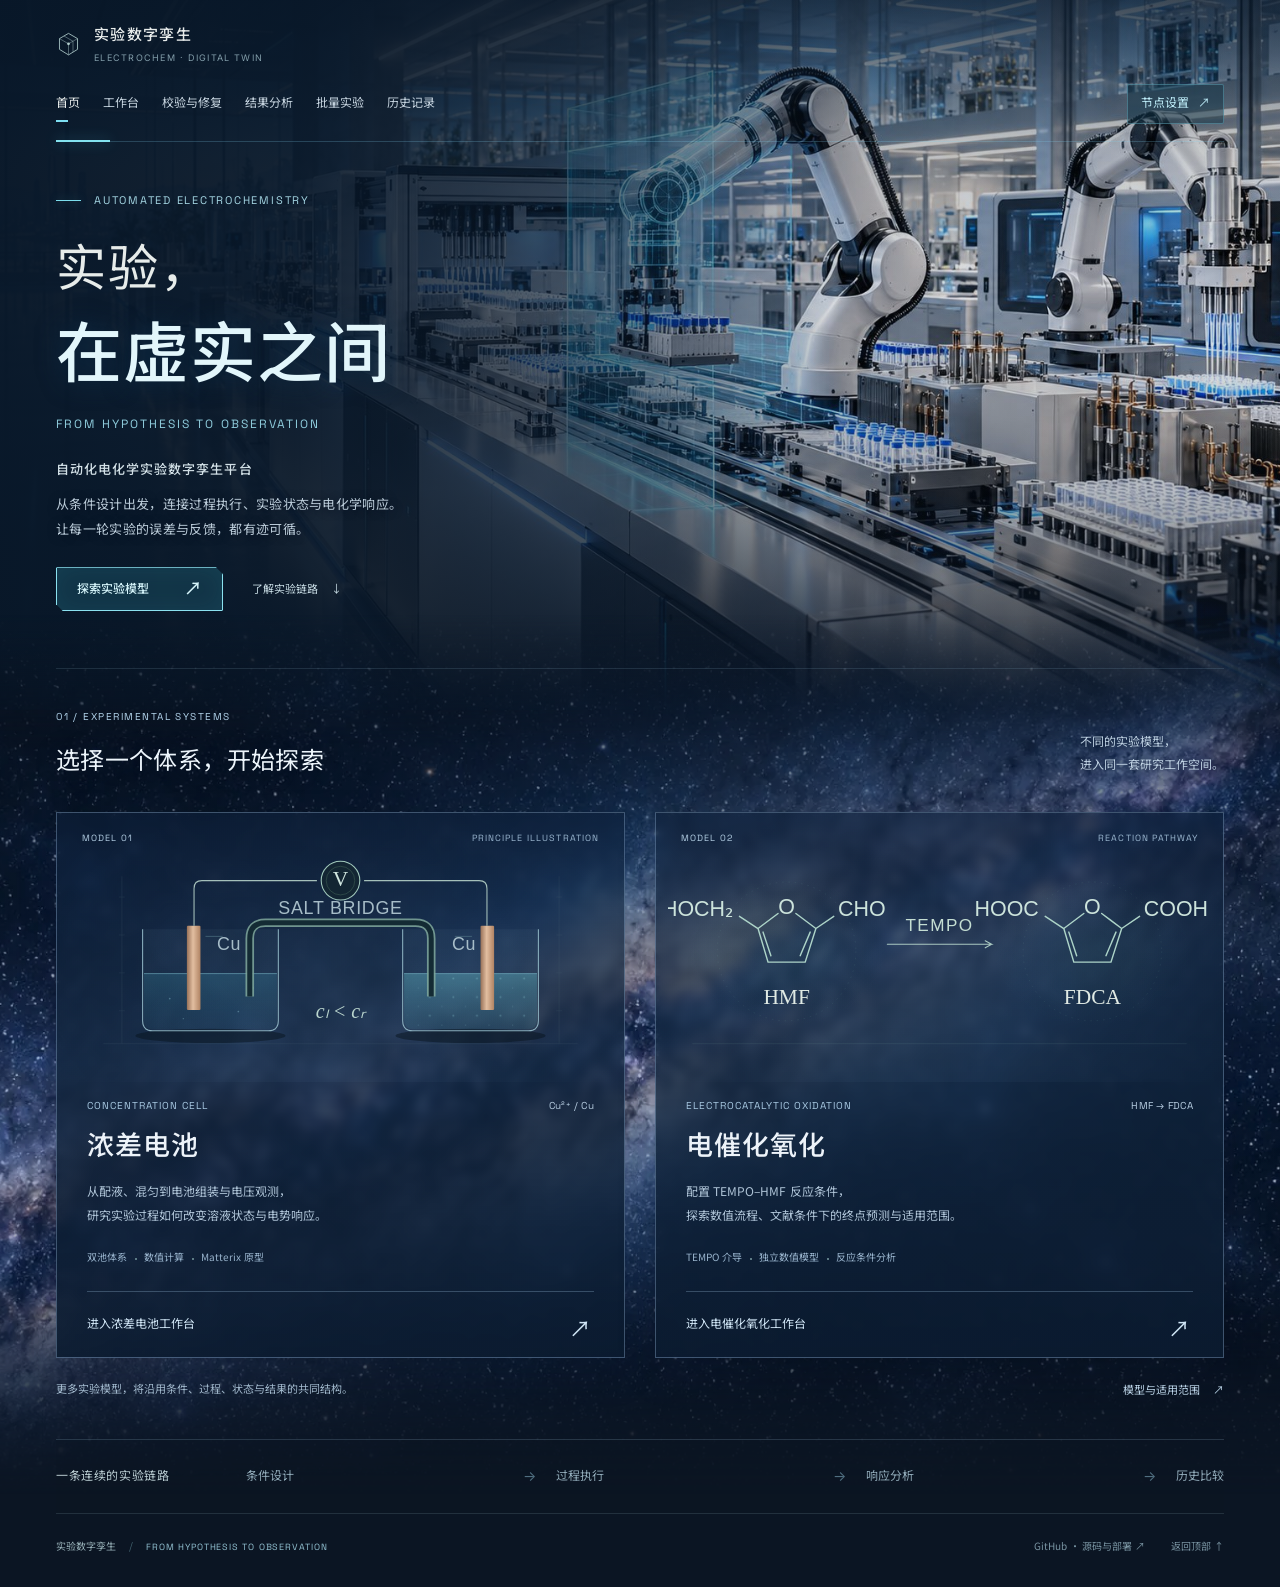
==== commit 4e526301: "Adapt approved homepage to full browser document" ====
--- a/frontend/index.html
+++ b/frontend/index.html
@@ -5,7 +5,7 @@
 <title>实验数字孪生 · From hypothesis to observation</title>
 <link rel="icon" href="assets/favicon.svg" type="image/svg+xml">
 <link rel="preload" as="image" href="assets/lab-digital-twin.jpg">
-<link rel="stylesheet" href="assets/home.css?v=20261102">
+<link rel="stylesheet" href="assets/home.css?v=20261102b">
 <script src="assets/home.js?v=20261102" defer></script>
 </head><body>
 <div id="electrochem-home">
--- a/frontend/assets/home.css
+++ b/frontend/assets/home.css
@@ -361,3 +361,7 @@
 #electrochem-home #node-dialog{position:fixed;inset:0;margin:auto;width:min(600px,calc(100% - 32px));max-height:85vh}
 #electrochem-home .home-skip{position:absolute;left:20px;top:-100px;z-index:8;background:#c2d8e1;color:#102837;padding:10px 18px}
 #electrochem-home .home-skip:focus{top:10px}
+
+html{color-scheme:dark;scroll-behavior:smooth}body{margin:0;background:#0b1523}
+#electrochem-home .dr-wrap{width:min(1280px,calc(100% - 112px))}#electrochem-home .dr-header{padding-right:0}
+@media(max-width:1180px){#electrochem-home .dr-wrap{width:calc(100% - 76px)}}@media(max-width:760px){#electrochem-home .dr-wrap{width:calc(100% - 40px)}}@media(max-width:390px){#electrochem-home .dr-wrap{width:calc(100% - 32px)}}
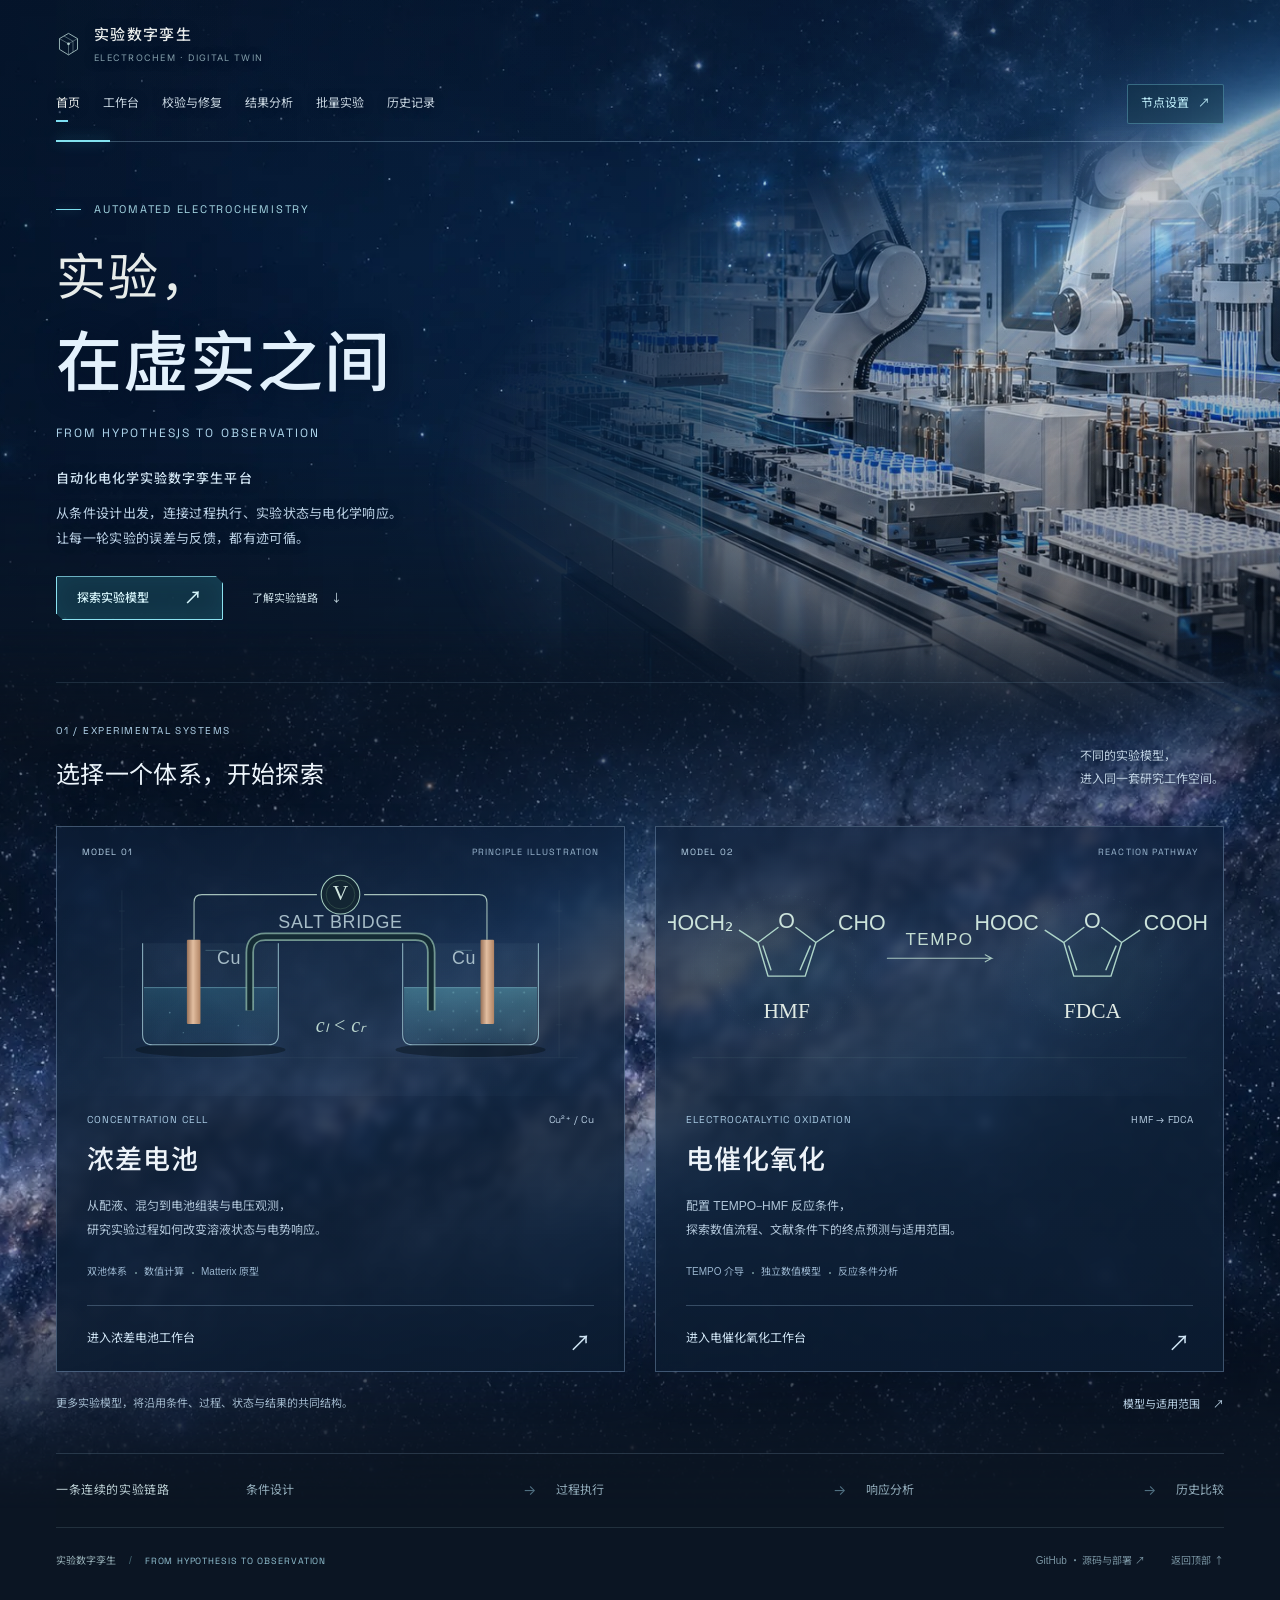
==== commit dab32bbe: "Apply planet horizon theme across home and experiment workspace" ====
--- a/frontend/index.html
+++ b/frontend/index.html
@@ -4,8 +4,9 @@
 <meta name="description" content="自动化电化学实验数字孪生平台：连接条件设计、过程执行、实验状态与电化学响应。">
 <title>实验数字孪生 · From hypothesis to observation</title>
 <link rel="icon" href="assets/favicon.svg" type="image/svg+xml">
+<link rel="preload" as="image" href="assets/planet-horizon.webp">
 <link rel="preload" as="image" href="assets/lab-digital-twin.jpg">
-<link rel="stylesheet" href="assets/home.css?v=20261102b">
+<link rel="stylesheet" href="assets/home.css?v=20261102planet">
 <script src="assets/home.js?v=20261102" defer></script>
 </head><body>
 <div id="electrochem-home">
@@ -13,6 +14,7 @@
 
 
 <div id="dark-research-refined" aria-label="深色研究门户首页">
+ <div class="planet-sky" aria-hidden="true"></div>
  <div class="lab-scene" aria-hidden="true"><img class="lab-scene-image" alt="" src="assets/lab-digital-twin.jpg"></div>
  <div class="dr-wrap">
   <header class="dr-header">
--- a/frontend/assets/home.css
+++ b/frontend/assets/home.css
@@ -1,4 +1,4 @@
-@import url('./fonts/home-fonts.css');
+@import url('./fonts/home-fonts.css?v=20261102planet');
 #electrochem-home{color-scheme:dark;--page:#0b141c;--surface:#101f2a;--ink:#edf1ec;--muted:#a1b4bf;--subtle:#718e9d;--mint:#b4d8c9;--line:#304550;--serif:"Source Han Serif SC","Noto Serif SC","Songti SC","STSong","SimSun",serif;--mono:Consolas,"SFMono-Regular",monospace}
 #electrochem-home *{box-sizing:border-box}
 #electrochem-home{scroll-behavior:smooth;scroll-padding-top:28px}
@@ -365,3 +365,19 @@
 html{color-scheme:dark;scroll-behavior:smooth}body{margin:0;background:#0b1523}
 #electrochem-home .dr-wrap{width:min(1280px,calc(100% - 112px))}#electrochem-home .dr-header{padding-right:0}
 @media(max-width:1180px){#electrochem-home .dr-wrap{width:calc(100% - 76px)}}@media(max-width:760px){#electrochem-home .dr-wrap{width:calc(100% - 40px)}}@media(max-width:390px){#electrochem-home .dr-wrap{width:calc(100% - 32px)}}
+
+/* Planetary sky for the hero; the model section retains its distinct Milky Way. */
+#electrochem-home .planet-sky{position:absolute;inset:0 0 auto;height:800px;pointer-events:none;z-index:0;background:url('planet-horizon.webp') 62% 35%/cover no-repeat;opacity:.97;mask-image:linear-gradient(180deg,#000 0%,#000 55%,#0009 77%,transparent 100%)}
+#electrochem-home .planet-sky:after{content:"";position:absolute;inset:0;background:linear-gradient(90deg,#07152b26,transparent 48%,#07182b1a),linear-gradient(180deg,#06142a70,transparent 32%,#0b152366 86%,#0b1523)}
+#electrochem-home .lab-scene{height:750px;mask-image:radial-gradient(ellipse 67% 62% at 88% 67%,#000 10%,#000d 41%,transparent 81%)}
+#electrochem-home .lab-scene-image{object-position:73% center;opacity:.86}
+#electrochem-home .lab-scene:after{background:linear-gradient(90deg,#09182bf5 0%,#09182bb3 35%,#09182b1a 65%,#09182b0d 100%),linear-gradient(180deg,#07142666,transparent 35%,#0b152340 72%,#0b1523 100%)}
+#electrochem-home .dr-header{border-bottom-color:#aacfe84d;background:linear-gradient(90deg,#07182a33,transparent)}
+#electrochem-home .dr-brand,#electrochem-home .dr-nav a{text-shadow:0 1px 10px #031127}
+#electrochem-home .dr-hero{padding-top:58px;padding-bottom:62px;min-height:495px}
+#electrochem-home .hero-copy{position:relative;z-index:1}
+#electrochem-home h1 em{color:#e3f1fc;text-shadow:0 2px 23px #031026cc}
+#electrochem-home .dr-platform-name{color:#d0e4f2;text-shadow:0 1px 10px #061329}
+#electrochem-home .dr-platform-desc{color:#bdd3e7;text-shadow:0 1px 10px #051329}
+#electrochem-home .hero-english{color:#afd6ed}
+@media(max-width:760px){#electrochem-home .planet-sky{height:810px;background-size:auto 660px;background-position:72% top}#electrochem-home .lab-scene{height:790px;mask-image:radial-gradient(ellipse 95% 55% at 100% 56%,#0008 10%,transparent 89%)}#electrochem-home .lab-scene-image{object-position:69% center;opacity:.7}#electrochem-home .dr-hero{min-height:0;padding-top:41px;padding-bottom:39px}}
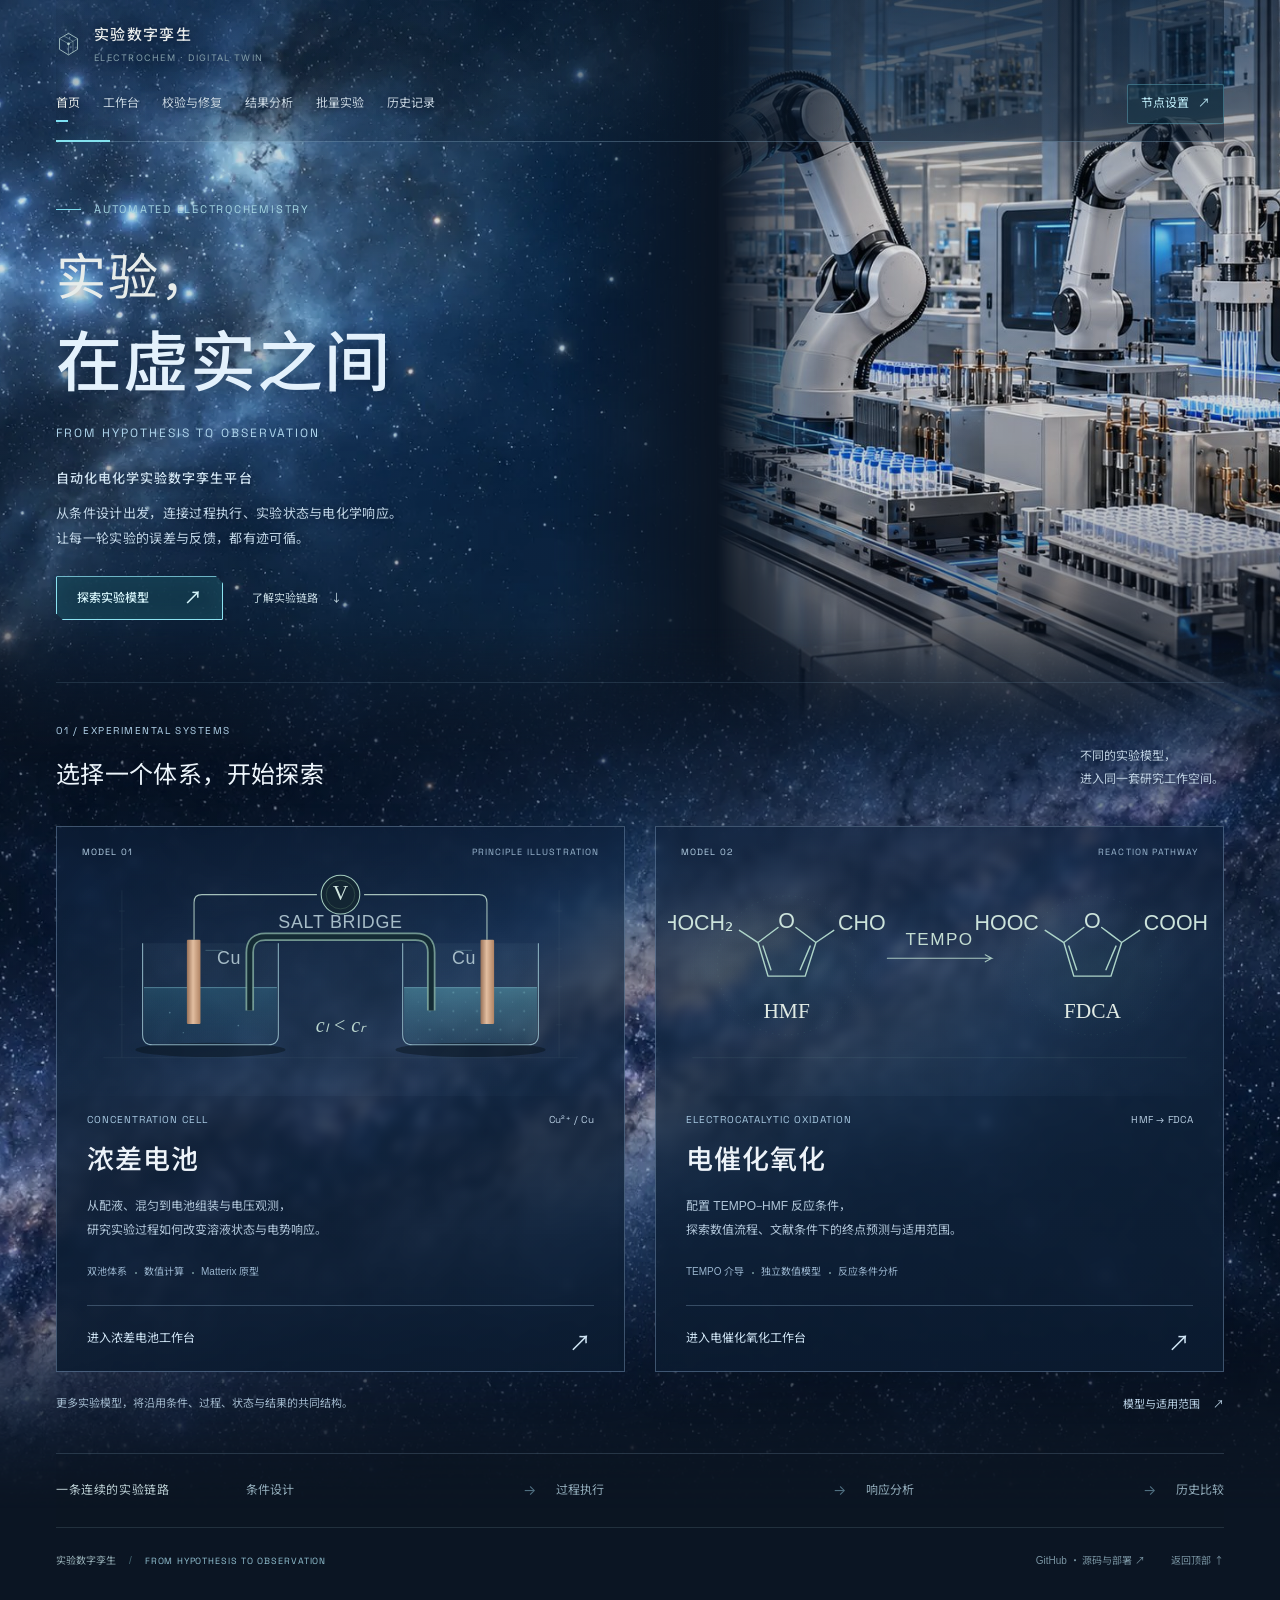
==== commit 72735988: "Separate left star-cluster sky from right laboratory scene" ====
--- a/frontend/index.html
+++ b/frontend/index.html
@@ -4,9 +4,9 @@
 <meta name="description" content="自动化电化学实验数字孪生平台：连接条件设计、过程执行、实验状态与电化学响应。">
 <title>实验数字孪生 · From hypothesis to observation</title>
 <link rel="icon" href="assets/favicon.svg" type="image/svg+xml">
-<link rel="preload" as="image" href="assets/planet-horizon.webp">
+<link rel="preload" as="image" href="assets/star-cluster.webp">
 <link rel="preload" as="image" href="assets/lab-digital-twin.jpg">
-<link rel="stylesheet" href="assets/home.css?v=20261102planet">
+<link rel="stylesheet" href="assets/home.css?v=20261103cluster">
 <script src="assets/home.js?v=20261102" defer></script>
 </head><body>
 <div id="electrochem-home">
@@ -14,7 +14,7 @@
 
 
 <div id="dark-research-refined" aria-label="深色研究门户首页">
- <div class="planet-sky" aria-hidden="true"></div>
+ <div class="cluster-sky" aria-hidden="true"></div>
  <div class="lab-scene" aria-hidden="true"><img class="lab-scene-image" alt="" src="assets/lab-digital-twin.jpg"></div>
  <div class="dr-wrap">
   <header class="dr-header">
--- a/frontend/assets/home.css
+++ b/frontend/assets/home.css
@@ -366,18 +366,19 @@
 #electrochem-home .dr-wrap{width:min(1280px,calc(100% - 112px))}#electrochem-home .dr-header{padding-right:0}
 @media(max-width:1180px){#electrochem-home .dr-wrap{width:calc(100% - 76px)}}@media(max-width:760px){#electrochem-home .dr-wrap{width:calc(100% - 40px)}}@media(max-width:390px){#electrochem-home .dr-wrap{width:calc(100% - 32px)}}
 
-/* Planetary sky for the hero; the model section retains its distinct Milky Way. */
-#electrochem-home .planet-sky{position:absolute;inset:0 0 auto;height:800px;pointer-events:none;z-index:0;background:url('planet-horizon.webp') 62% 35%/cover no-repeat;opacity:.97;mask-image:linear-gradient(180deg,#000 0%,#000 55%,#0009 77%,transparent 100%)}
-#electrochem-home .planet-sky:after{content:"";position:absolute;inset:0;background:linear-gradient(90deg,#07152b26,transparent 48%,#07182b1a),linear-gradient(180deg,#06142a70,transparent 32%,#0b152366 86%,#0b1523)}
-#electrochem-home .lab-scene{height:750px;mask-image:radial-gradient(ellipse 67% 62% at 88% 67%,#000 10%,#000d 41%,transparent 81%)}
-#electrochem-home .lab-scene-image{object-position:73% center;opacity:.86}
-#electrochem-home .lab-scene:after{background:linear-gradient(90deg,#09182bf5 0%,#09182bb3 35%,#09182b1a 65%,#09182b0d 100%),linear-gradient(180deg,#07142666,transparent 35%,#0b152340 72%,#0b1523 100%)}
-#electrochem-home .dr-header{border-bottom-color:#aacfe84d;background:linear-gradient(90deg,#07182a33,transparent)}
+/* Distinct composition: star cluster on the left, laboratory on the right. */
+#electrochem-home .cluster-sky{position:absolute;top:0;left:0;width:56%;height:800px;z-index:0;pointer-events:none;overflow:hidden;opacity:.95;mask-image:linear-gradient(90deg,#000 0%,#000 77%,transparent 100%)}
+#electrochem-home .cluster-sky:before{content:"";position:absolute;inset:0;background:url('star-cluster.webp') 70% 35%/cover no-repeat;transform:scaleX(-1)}
+#electrochem-home .cluster-sky:after{content:"";position:absolute;inset:0;background:linear-gradient(180deg,#08172b33 0%,#08172b17 28%,#0b15234d 73%,#0b1523 100%)}
+#electrochem-home .lab-scene{height:750px;mask-image:linear-gradient(90deg,transparent 0%,transparent 56%,#000 66%,#000 100%)}
+#electrochem-home .lab-scene-image{object-position:73% center;opacity:.94}
+#electrochem-home .lab-scene:after{background:linear-gradient(180deg,#07142680 0%,#09182b17 30%,#0b15231a 65%,#0b1523 100%)}
+#electrochem-home .dr-header{border-bottom-color:#aacfe847;background:linear-gradient(90deg,#07182a1a,#07182a88)}
 #electrochem-home .dr-brand,#electrochem-home .dr-nav a{text-shadow:0 1px 10px #031127}
 #electrochem-home .dr-hero{padding-top:58px;padding-bottom:62px;min-height:495px}
 #electrochem-home .hero-copy{position:relative;z-index:1}
-#electrochem-home h1 em{color:#e3f1fc;text-shadow:0 2px 23px #031026cc}
+#electrochem-home h1 em{color:#e3f1fc;text-shadow:0 2px 22px #031026e0}
 #electrochem-home .dr-platform-name{color:#d0e4f2;text-shadow:0 1px 10px #061329}
-#electrochem-home .dr-platform-desc{color:#bdd3e7;text-shadow:0 1px 10px #051329}
+#electrochem-home .dr-platform-desc{color:#c2d7e8;text-shadow:0 1px 10px #051329}
 #electrochem-home .hero-english{color:#afd6ed}
-@media(max-width:760px){#electrochem-home .planet-sky{height:810px;background-size:auto 660px;background-position:72% top}#electrochem-home .lab-scene{height:790px;mask-image:radial-gradient(ellipse 95% 55% at 100% 56%,#0008 10%,transparent 89%)}#electrochem-home .lab-scene-image{object-position:69% center;opacity:.7}#electrochem-home .dr-hero{min-height:0;padding-top:41px;padding-bottom:39px}}
+@media(max-width:760px){#electrochem-home .cluster-sky{width:75%;height:790px;opacity:.86;mask-image:linear-gradient(90deg,#000 0%,#000 64%,transparent 100%)}#electrochem-home .cluster-sky:before{background-position:70% top;background-size:auto 660px}#electrochem-home .lab-scene{height:790px;mask-image:linear-gradient(90deg,transparent 0%,transparent 75%,#000 88%,#000 100%)}#electrochem-home .lab-scene-image{object-position:69% center;opacity:.75}#electrochem-home .dr-hero{min-height:0;padding-top:41px;padding-bottom:39px}}
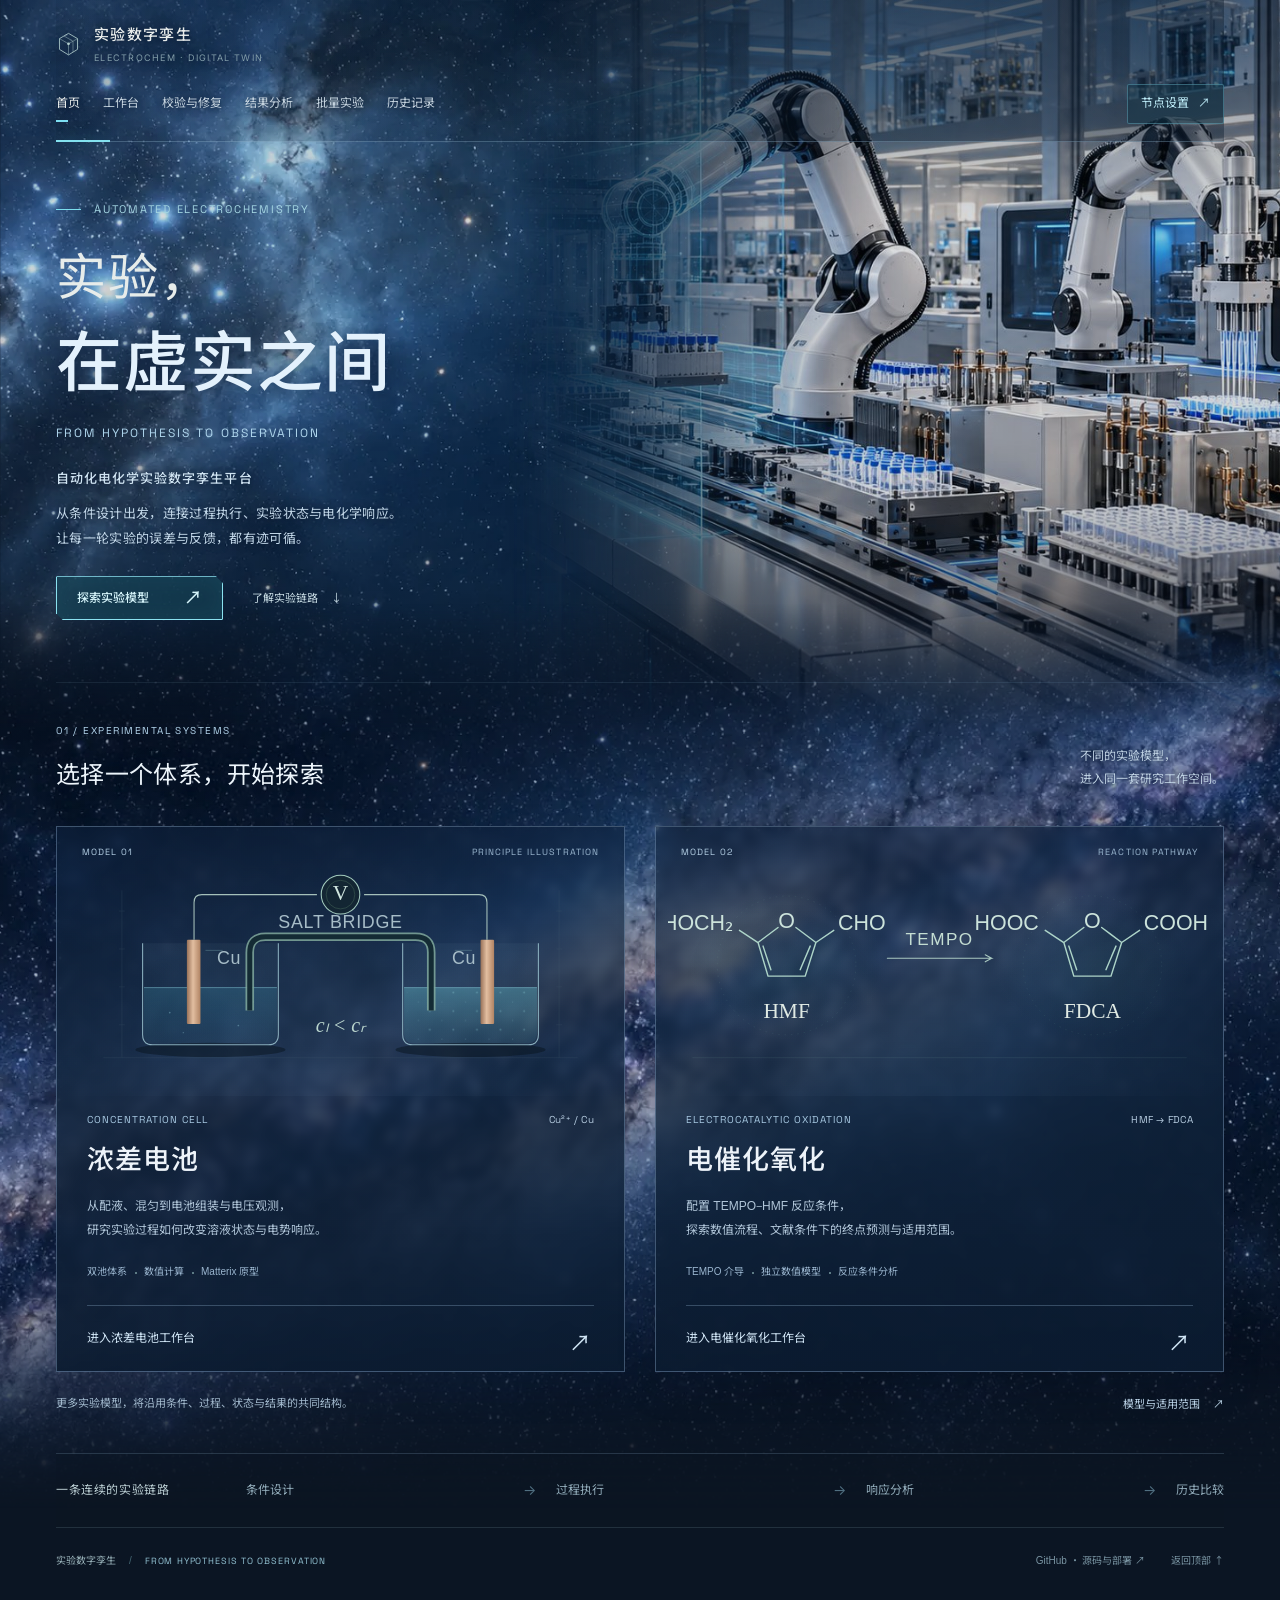
==== commit f34c88ee: "Soften hero transition and align full-width background sections" ====
--- a/frontend/index.html
+++ b/frontend/index.html
@@ -6,7 +6,7 @@
 <link rel="icon" href="assets/favicon.svg" type="image/svg+xml">
 <link rel="preload" as="image" href="assets/star-cluster.webp">
 <link rel="preload" as="image" href="assets/lab-digital-twin.jpg">
-<link rel="stylesheet" href="assets/home.css?v=20261103cluster">
+<link rel="stylesheet" href="assets/home.css?v=20261103blend">
 <script src="assets/home.js?v=20261102" defer></script>
 </head><body>
 <div id="electrochem-home">
--- a/frontend/assets/home.css
+++ b/frontend/assets/home.css
@@ -366,19 +366,30 @@
 #electrochem-home .dr-wrap{width:min(1280px,calc(100% - 112px))}#electrochem-home .dr-header{padding-right:0}
 @media(max-width:1180px){#electrochem-home .dr-wrap{width:calc(100% - 76px)}}@media(max-width:760px){#electrochem-home .dr-wrap{width:calc(100% - 40px)}}@media(max-width:390px){#electrochem-home .dr-wrap{width:calc(100% - 32px)}}
 
-/* Distinct composition: star cluster on the left, laboratory on the right. */
-#electrochem-home .cluster-sky{position:absolute;top:0;left:0;width:56%;height:800px;z-index:0;pointer-events:none;overflow:hidden;opacity:.95;mask-image:linear-gradient(90deg,#000 0%,#000 77%,transparent 100%)}
+/* Shared page width and a soft background handoff, with stars weighted to the left. */
+#electrochem-home #dark-research-refined{background:radial-gradient(ellipse 38% 28% at 52% 26%,#23445b55,transparent 86%),#0b1523}
+#electrochem-home .cluster-sky{position:absolute;top:0;left:0;width:64%;height:800px;z-index:0;pointer-events:none;overflow:hidden;opacity:.92;mask-image:linear-gradient(90deg,#000 0%,#000 62%,#000b 76%,#0006 88%,transparent 100%)}
 #electrochem-home .cluster-sky:before{content:"";position:absolute;inset:0;background:url('star-cluster.webp') 70% 35%/cover no-repeat;transform:scaleX(-1)}
 #electrochem-home .cluster-sky:after{content:"";position:absolute;inset:0;background:linear-gradient(180deg,#08172b33 0%,#08172b17 28%,#0b15234d 73%,#0b1523 100%)}
-#electrochem-home .lab-scene{height:750px;mask-image:linear-gradient(90deg,transparent 0%,transparent 56%,#000 66%,#000 100%)}
+#electrochem-home .lab-scene{height:750px;mask-image:linear-gradient(90deg,transparent 0%,transparent 40%,#0001 44%,#0004 49%,#0008 54%,#000c 59%,#000 68%,#000 100%)}
 #electrochem-home .lab-scene-image{object-position:73% center;opacity:.94}
 #electrochem-home .lab-scene:after{background:linear-gradient(180deg,#07142680 0%,#09182b17 30%,#0b15231a 65%,#0b1523 100%)}
-#electrochem-home .dr-header{border-bottom-color:#aacfe847;background:linear-gradient(90deg,#07182a1a,#07182a88)}
+#electrochem-home .dr-header{border-bottom-color:#aacfe847;background:linear-gradient(90deg,#07182a1a,#07182a66)}
 #electrochem-home .dr-brand,#electrochem-home .dr-nav a{text-shadow:0 1px 10px #031127}
-#electrochem-home .dr-hero{padding-top:58px;padding-bottom:62px;min-height:495px}
+#electrochem-home .dr-hero{padding:58px 0 62px;min-height:495px}
+#electrochem-home .dr-hero,#electrochem-home .experiments-section{width:100%;margin-left:0;margin-right:0;padding-left:0;padding-right:0}
 #electrochem-home .hero-copy{position:relative;z-index:1}
 #electrochem-home h1 em{color:#e3f1fc;text-shadow:0 2px 22px #031026e0}
 #electrochem-home .dr-platform-name{color:#d0e4f2;text-shadow:0 1px 10px #061329}
 #electrochem-home .dr-platform-desc{color:#c2d7e8;text-shadow:0 1px 10px #051329}
 #electrochem-home .hero-english{color:#afd6ed}
-@media(max-width:760px){#electrochem-home .cluster-sky{width:75%;height:790px;opacity:.86;mask-image:linear-gradient(90deg,#000 0%,#000 64%,transparent 100%)}#electrochem-home .cluster-sky:before{background-position:70% top;background-size:auto 660px}#electrochem-home .lab-scene{height:790px;mask-image:linear-gradient(90deg,transparent 0%,transparent 75%,#000 88%,#000 100%)}#electrochem-home .lab-scene-image{object-position:69% center;opacity:.75}#electrochem-home .dr-hero{min-height:0;padding-top:41px;padding-bottom:39px}}
+#electrochem-home .models-galaxy{left:50%;right:auto;width:100vw;max-width:none;transform:translateX(-50%);top:-80px;bottom:-80px;mask-image:linear-gradient(180deg,transparent 0%,#000 14%,#000 80%,transparent 100%)}
+#electrochem-home .models-galaxy:after{background:linear-gradient(180deg,#0b152366 0%,#0b152333 27%,#0b152300 54%,#0b152366 85%,#0b1523cc 100%)}
+@media(max-width:760px){
+ #electrochem-home .cluster-sky{width:95%;height:790px;opacity:.82;mask-image:linear-gradient(90deg,#000 0%,#000d 34%,#0007 60%,transparent 86%)}
+ #electrochem-home .cluster-sky:before{background-position:70% top;background-size:auto 660px}
+ #electrochem-home .lab-scene{height:790px;mask-image:linear-gradient(90deg,transparent 0%,transparent 48%,#0004 62%,#000b 80%,#000 96%)}
+ #electrochem-home .lab-scene-image{object-position:69% center;opacity:.8}
+ #electrochem-home .dr-hero{min-height:0;padding-top:41px;padding-bottom:39px}
+ #electrochem-home .models-galaxy{left:50%;right:auto;width:100vw;top:-58px;bottom:-75px;transform:translateX(-50%)}
+}
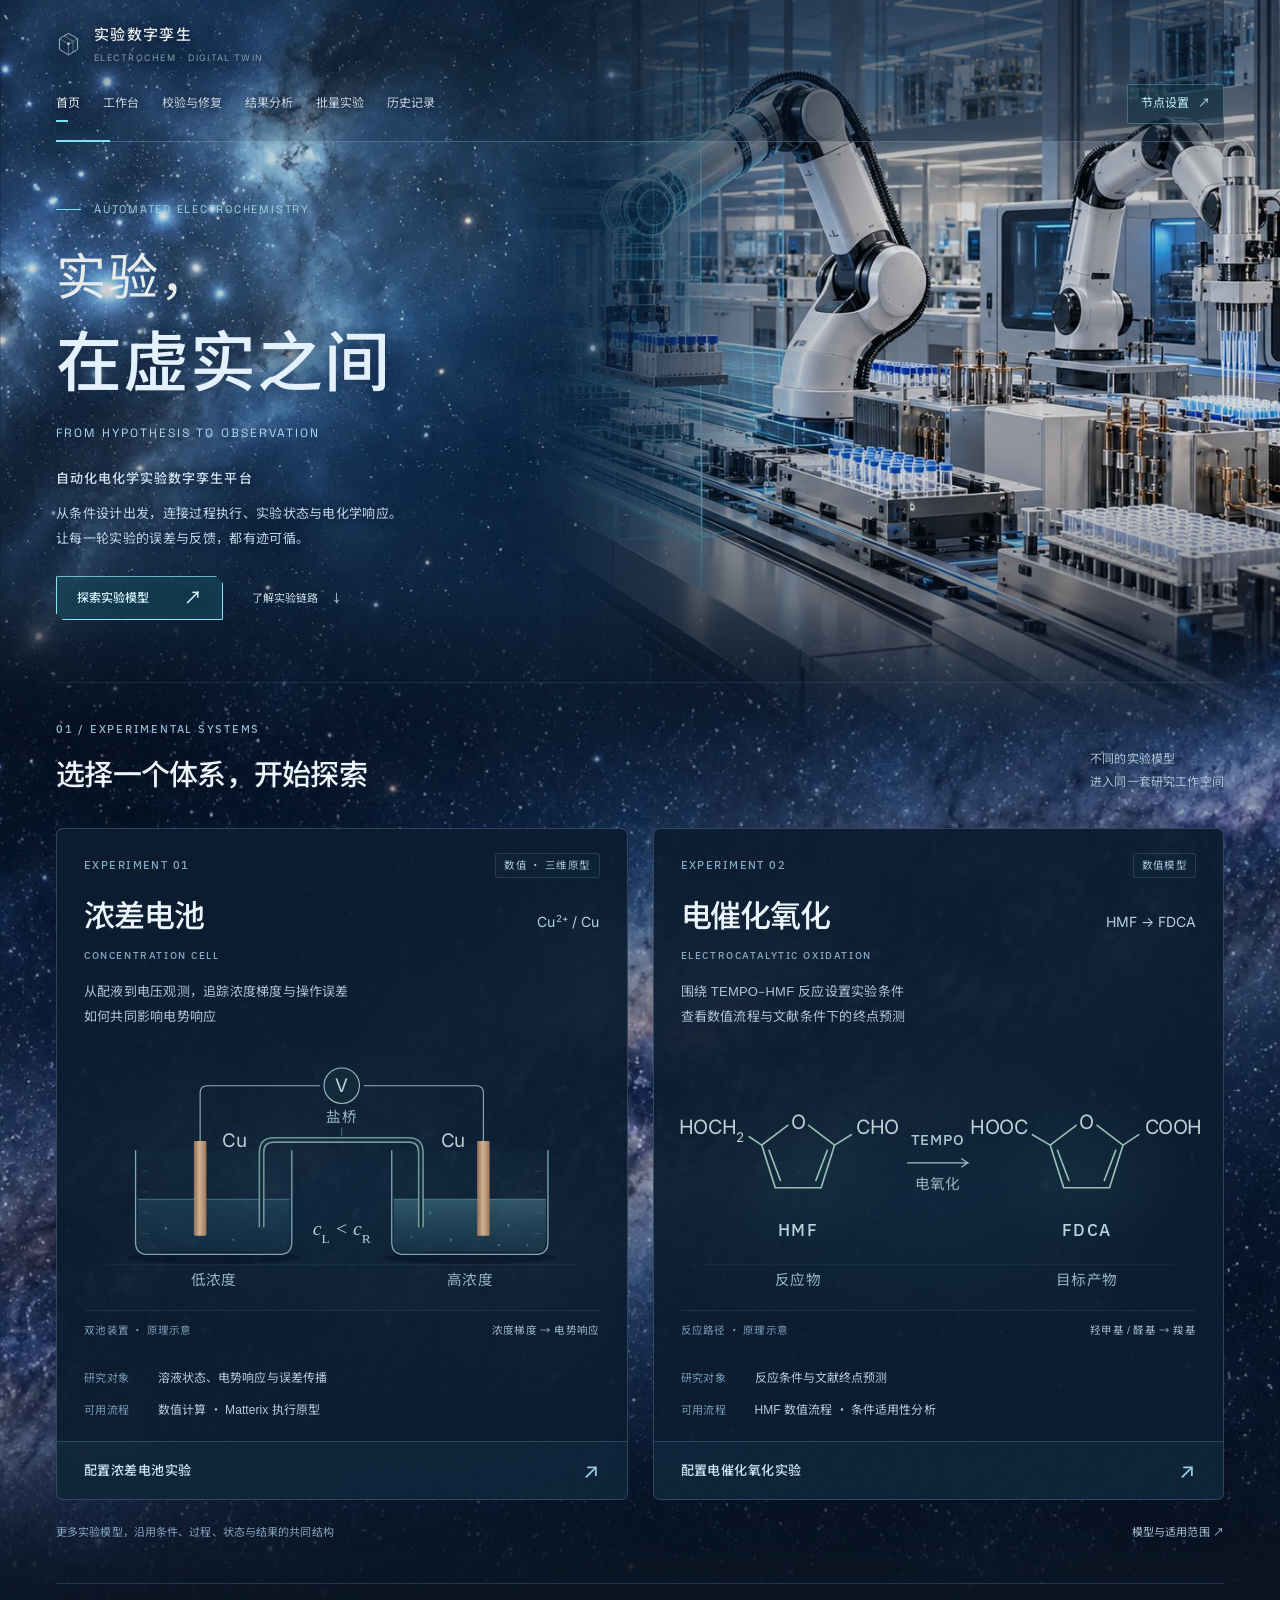
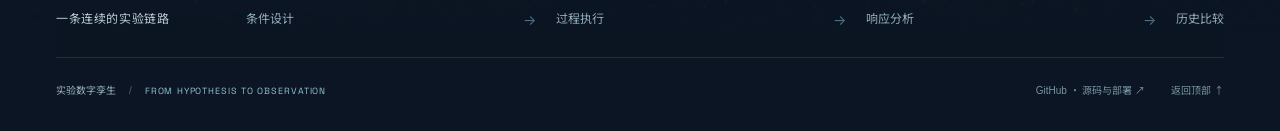
==== commit 27a910df: "Refine homepage model entries and typography Publish the approved model-card layout with self-hosted" ====
--- a/frontend/index.html
+++ b/frontend/index.html
@@ -7,6 +7,7 @@
 <link rel="preload" as="image" href="assets/star-cluster.webp">
 <link rel="preload" as="image" href="assets/lab-digital-twin.jpg">
 <link rel="stylesheet" href="assets/home.css?v=20261103blend">
+<link rel="stylesheet" href="assets/home-models.css?v=20261103models">
 <script src="assets/home.js?v=20261102" defer></script>
 </head><body>
 <div id="electrochem-home">
@@ -34,22 +35,61 @@
 
    </section>
    <section id="experiments" class="experiments-section" aria-labelledby="experiments-title">
-<div class="models-galaxy" aria-hidden="true"><img alt="" src="assets/galaxy-field.webp"></div>
-    <header class="section-heading"><div><span class="section-kicker">01 / EXPERIMENTAL SYSTEMS</span><h2 id="experiments-title">选择一个体系，开始探索</h2></div><p>不同的实验模型，<br>进入同一套研究工作空间。</p></header>
-    <div class="dr-models">
-     <article class="dr-model">
-      <div class="model-art"><div class="art-caption"><span>MODEL 01</span><span>PRINCIPLE ILLUSTRATION</span></div><img src="assets/concentration-cell.svg" width="760" height="330" alt="铜浓差电池原理示意">
-</div>
-      <div class="dr-modelbody"><div class="model-type">CONCENTRATION CELL <span>Cu²⁺ / Cu</span></div><h3>浓差电池</h3><p>从配液、混匀到电池组装与电压观测，<br>研究实验过程如何改变溶液状态与电势响应。</p><div class="model-tags"><span>双池体系</span><span>数值计算</span><span>Matterix 原型</span></div><a class="model-entry" href="workbench.html?model=concentration"><span>进入浓差电池工作台</span><span class="entry-arrow" aria-hidden="true">↗</span></a></div>
-     </article>
-     <article class="dr-model">
-      <div class="model-art"><div class="art-caption"><span>MODEL 02</span><span>REACTION PATHWAY</span></div><img src="assets/hmf-pathway.svg" width="760" height="330" alt="TEMPO介导的HMF电氧化路径示意">
-</div>
-      <div class="dr-modelbody"><div class="model-type">ELECTROCATALYTIC OXIDATION <span>HMF → FDCA</span></div><h3>电催化氧化</h3><p>配置 TEMPO–HMF 反应条件，<br>探索数值流程、文献条件下的终点预测与适用范围。</p><div class="model-tags"><span>TEMPO 介导</span><span>独立数值模型</span><span>反应条件分析</span></div><a class="model-entry" href="workbench.html?model=oxidation"><span>进入电催化氧化工作台</span><span class="entry-arrow" aria-hidden="true">↗</span></a></div>
-     </article>
-    </div>
-    <div class="models-note"><span>更多实验模型，将沿用条件、过程、状态与结果的共同结构。</span><a class="text-link" href="https://github.com/yangsen-hub-dot/electrochem-digital-twin/blob/main/docs/models.md">模型与适用范围 <span aria-hidden="true">↗</span></a></div>
-   </section>
+ <div class="models-galaxy" aria-hidden="true"><img alt="" src="assets/galaxy-field.webp"></div>
+ <div class="entry-wrap">
+  <header class="entry-section-head"><div><span class="entry-eyebrow">01 / EXPERIMENTAL SYSTEMS</span><h2 id="experiments-title">选择一个体系，开始探索</h2></div><p>不同的实验模型<br>进入同一套研究工作空间</p></header>
+  <div class="entry-grid">
+   <article class="entry-card" data-experiment="浓差电池">
+    <div class="entry-card-head"><div class="entry-meta"><span>EXPERIMENT 01</span><span class="entry-kind">数值 · 三维原型</span></div><div class="entry-title"><h3>浓差电池</h3><span class="entry-reaction">Cu<sup>2+</sup> / Cu</span></div><p class="entry-subtitle" lang="en">CONCENTRATION CELL</p><p class="entry-desc">从配液到电压观测，追踪浓度梯度与操作误差<br>如何共同影响电势响应</p></div>
+    <figure class="entry-figure">
+     <svg viewBox="0 0 520 250" fill="none" role="img" aria-labelledby="refined-cell-title refined-cell-desc">
+      <title id="refined-cell-title">铜浓差电池原理示意</title><desc id="refined-cell-desc">两侧铜电极分别浸入不同浓度的溶液，经盐桥和电压表连接。</desc>
+      <defs><linearGradient id="refined-cu" x1="0" y1="0" x2="1" y2="0"><stop stop-color="#9b7254"/><stop offset=".45" stop-color="#dbba97"/><stop offset="1" stop-color="#a67c5d"/></linearGradient><linearGradient id="refined-low" x1="0" y1="0" x2="0" y2="1"><stop stop-color="#4692ad" stop-opacity=".22"/><stop offset="1" stop-color="#31778e" stop-opacity=".08"/></linearGradient><linearGradient id="refined-high" x1="0" y1="0" x2="0" y2="1"><stop stop-color="#72bdc9" stop-opacity=".34"/><stop offset="1" stop-color="#3c8c9e" stop-opacity=".12"/></linearGradient></defs>
+      <path d="M34 214H486" stroke="#6d94af" stroke-opacity=".18" stroke-width=".8"/>
+      <ellipse cx="137" cy="207" rx="83" ry="6" fill="#050f1e" fill-opacity=".45"/><ellipse cx="383" cy="207" rx="83" ry="6" fill="#050f1e" fill-opacity=".45"/>
+      <path d="M62 104V192Q62 204 74 204H200Q212 204 212 192V104M308 104V192Q308 204 320 204H446Q458 204 458 192V104" fill="#8fb8cb" fill-opacity=".025" stroke="#88afbf" stroke-width="1.3"/>
+      <path d="M64 151H210V191Q210 202 199 202H75Q64 202 64 191Z" fill="url(#refined-low)"/><path d="M310 151H456V191Q456 202 445 202H321Q310 202 310 191Z" fill="url(#refined-high)"/>
+      <path d="M64 151H210M310 151H456" stroke="#81bdcb" stroke-opacity=".6" stroke-width=".8"/>
+      <path d="M68 124H75M68 144H75M68 164H75M68 184H75M445 124H452M445 144H452M445 164H452M445 184H452" stroke="#7196ab" stroke-opacity=".4" stroke-width=".7"/>
+      <rect x="118" y="95" width="12" height="91" rx="1" fill="url(#refined-cu)"/><rect x="390" y="95" width="12" height="91" rx="1" fill="url(#refined-cu)"/>
+      <path d="M124 95V49Q124 42 131 42H239M281 42H389Q396 42 396 49V95" stroke="#9eb8bc" stroke-width="1.1"/>
+      <circle cx="260" cy="42" r="17" fill="#142b3c" stroke="#a0c7c3" stroke-width="1.1"/><text x="260" y="48" text-anchor="middle" class="schema-chem">V</text>
+      <path d="M183 178V106Q183 94 195 94H324Q336 94 336 106V178" stroke="#91b9b8" stroke-opacity=".8" stroke-width="6"/><path d="M183 178V106Q183 94 195 94H324Q336 94 336 106V178" stroke="#122c3b" stroke-width="2.8"/>
+      <path d="M260 82V90" stroke="#6b94a6" stroke-width=".7"/>
+      <text x="260" y="77" text-anchor="middle" class="schema-label">盐桥</text><text x="145" y="101" class="schema-chem">Cu</text><text x="355" y="101" class="schema-chem">Cu</text>
+      <g fill="#90c9d4" fill-opacity=".38"><circle cx="91" cy="179" r="1.3"/><circle cx="156" cy="190" r="1.1"/><circle cx="345" cy="164" r="1.2"/><circle cx="420" cy="176" r="1.3"/><circle cx="365" cy="190" r="1.3"/><circle cx="438" cy="195" r="1.1"/><circle cx="327" cy="187" r="1"/><circle cx="411" cy="195" r="1.2"/></g>
+      <text x="260" y="185" text-anchor="middle" class="math-label">c<tspan class="chem-sub" baseline-shift="sub">L</tspan><tspan baseline-shift="baseline"> &lt; c</tspan><tspan class="chem-sub" baseline-shift="sub">R</tspan></text><text x="137" y="233" text-anchor="middle" class="schema-label">低浓度</text><text x="383" y="233" text-anchor="middle" class="schema-label">高浓度</text>
+     </svg>
+    </figure>
+    <div class="figure-scope"><span>双池装置 · 原理示意</span><span>浓度梯度 → 电势响应</span></div>
+    <div class="entry-details"><div class="entry-detail"><span>研究对象</span><strong>溶液状态、电势响应与误差传播</strong></div><div class="entry-detail"><span>可用流程</span><strong>数值计算 · Matterix 执行原型</strong></div></div>
+    <a class="entry-button" href="workbench.html?model=concentration" aria-label="进入浓差电池工作台"><span>配置浓差电池实验</span><span class="entry-chevron" aria-hidden="true">↗</span></a>
+   </article>
+   <article class="entry-card" data-experiment="电催化氧化">
+    <div class="entry-card-head"><div class="entry-meta"><span>EXPERIMENT 02</span><span class="entry-kind">数值模型</span></div><div class="entry-title"><h3>电催化氧化</h3><span class="entry-reaction">HMF → FDCA</span></div><p class="entry-subtitle" lang="en">ELECTROCATALYTIC OXIDATION</p><p class="entry-desc">围绕 TEMPO–HMF 反应设置实验条件<br>查看数值流程与文献条件下的终点预测</p></div>
+    <figure class="entry-figure">
+     <svg viewBox="0 0 520 250" fill="none" role="img" aria-labelledby="refined-hmf-title refined-hmf-desc">
+      <title id="refined-hmf-title">HMF电催化氧化路径示意</title><desc id="refined-hmf-desc">TEMPO介导的电氧化中，HMF的羟甲基和醛基转化为FDCA的羧基。这是反应路径示意，不表示配平反应式。</desc>
+      <defs><radialGradient id="refined-mol-light"><stop stop-color="#73baaf" stop-opacity=".07"/><stop offset="1" stop-color="#73baaf" stop-opacity="0"/></radialGradient></defs>
+      <ellipse cx="125" cy="126" rx="105" ry="80" fill="url(#refined-mol-light)"/><ellipse cx="402" cy="126" rx="105" ry="80" fill="url(#refined-mol-light)"/>
+      <path d="M34 214H486" stroke="#6d94af" stroke-opacity=".18" stroke-width=".8"/>
+      <g stroke="#9fcabd" stroke-width="1.65" stroke-linejoin="round" stroke-linecap="round"><path d="M115 80L90 99L103 140H147L160 99L135 80M97 104L108 133M142 133L153 104M90 99L78 91M160 99L176 89"/><path d="M392 80L367 99L380 140H424L437 99L412 80M374 104L385 133M419 133L430 104M367 99L350 89M437 99L452 89"/></g>
+      <text x="125" y="84" text-anchor="middle" class="molecule-group">O</text><text x="402" y="84" text-anchor="middle" class="molecule-group">O</text>
+      <text x="73" y="88" text-anchor="end" class="molecule-group">HOCH<tspan class="chem-sub" baseline-shift="sub">2</tspan></text><text x="181" y="88" class="molecule-group">CHO</text><text x="345" y="88" text-anchor="end" class="molecule-group">HOOC</text><text x="458" y="88" class="molecule-group">COOH</text>
+      <path d="M230 116H288L282 112M288 116L282 120" stroke="#a9c9ce" stroke-width="1.2" stroke-linecap="round"/>
+      <text x="259" y="99" text-anchor="middle" class="schema-chem-label">TEMPO</text><text x="259" y="141" text-anchor="middle" class="schema-label">电氧化</text>
+      <text x="125" y="186" text-anchor="middle" class="compound-name">HMF</text><text x="402" y="186" text-anchor="middle" class="compound-name">FDCA</text>
+      <text x="125" y="233" text-anchor="middle" class="schema-label">反应物</text><text x="402" y="233" text-anchor="middle" class="schema-label">目标产物</text>
+     </svg>
+    </figure>
+    <div class="figure-scope"><span>反应路径 · 原理示意</span><span>羟甲基 / 醛基 → 羧基</span></div>
+    <div class="entry-details"><div class="entry-detail"><span>研究对象</span><strong>反应条件与文献终点预测</strong></div><div class="entry-detail"><span>可用流程</span><strong>HMF 数值流程 · 条件适用性分析</strong></div></div>
+    <a class="entry-button" href="workbench.html?model=oxidation" aria-label="进入电催化氧化工作台"><span>配置电催化氧化实验</span><span class="entry-chevron" aria-hidden="true">↗</span></a>
+   </article>
+  </div>
+  <div class="entry-bottom"><p>更多实验模型，沿用条件、过程、状态与结果的共同结构</p><a href="https://github.com/yangsen-hub-dot/electrochem-digital-twin/blob/main/docs/models.md">模型与适用范围 <span aria-hidden="true">↗</span></a></div>
+ </div>
+</section>
    <section class="compact-workflow" aria-labelledby="compact-workflow-title">
  <h2 id="compact-workflow-title">一条连续的实验链路</h2>
  <ol><li>条件设计</li><li>过程执行</li><li>响应分析</li><li>历史比较</li></ol>
--- a/frontend/assets/home-models.css
+++ b/frontend/assets/home-models.css
@@ -0,0 +1,93 @@
+@import url('./fonts/model-fonts.css?v=20261103models');
+
+
+
+
+
+
+
+
+#electrochem-home #experiments{--entry-opacity:.94;--sky-opacity:.68;--line-opacity:.95;position:relative;isolation:isolate;overflow:hidden;background:#09172a;color:#e0eaf4;font:13px/1.8 "Noto Sans SC","Microsoft YaHei",sans-serif;text-align:left}
+#electrochem-home #experiments *{box-sizing:border-box}
+#electrochem-home #experiments .entry-galaxy{position:absolute;inset:0;z-index:-1;background-image:var(--entry-galaxy-image);background-position:center 45%;background-size:cover;opacity:var(--sky-opacity);mask-image:linear-gradient(180deg,#0007,#000 30%,#000b 78%,transparent)}
+#electrochem-home #experiments .entry-wrap{padding:31px 32px 27px;max-width:1280px;margin:auto}
+#electrochem-home #experiments .entry-section-head{display:flex;align-items:flex-end;justify-content:space-between;gap:25px;margin-bottom:27px;padding-right:65px}
+#electrochem-home #experiments .entry-eyebrow{font:11px/1.8 "Space Grotesk",sans-serif;letter-spacing:.13em;color:#a6c6df}
+#electrochem-home #experiments .entry-section-head h2{font-size:25px;line-height:1.55;font-weight:400;letter-spacing:.025em;margin:10px 0 0;color:#edf5fb}
+#electrochem-home #experiments .entry-section-head>p{font-size:12px;line-height:1.9;color:#a8bfd3;margin:0 0 3px;max-width:210px}
+#electrochem-home #experiments .entry-grid{display:grid;grid-template-columns:repeat(2,minmax(0,1fr));gap:25px}
+#electrochem-home #experiments .entry-card{position:relative;min-width:0;background:rgba(12,29,48,var(--entry-opacity));border:1px solid #a2c1df40;border-radius:7px;box-shadow:0 13px 40px #020b1c33;overflow:hidden;transition:border-color .2s,box-shadow .2s}
+#electrochem-home #experiments .entry-card:hover,#electrochem-home #experiments .entry-card.is-selected{border-color:#9bcbe281;box-shadow:0 14px 40px #020b1c4d}
+#electrochem-home #experiments .entry-card-head{padding:22px 25px 0}
+#electrochem-home #experiments .entry-meta{display:flex;align-items:center;justify-content:space-between;gap:12px;font:10px/1.7 "Space Grotesk",sans-serif;letter-spacing:.11em;color:#81a7c4}
+#electrochem-home #experiments .entry-kind{font:10px/1.7 "Noto Sans SC",sans-serif;letter-spacing:.01em;color:#b0cbdc;border:1px solid #7da6c33b;background:#18324b66;padding:3px 8px;border-radius:3px;white-space:nowrap}
+#electrochem-home #experiments .entry-title{display:flex;align-items:baseline;justify-content:space-between;gap:15px;margin-top:12px}
+#electrochem-home #experiments .entry-title h3{font-size:27px;font-weight:500;line-height:1.5;letter-spacing:.03em;margin:0;color:#e9f2f9}
+#electrochem-home #experiments .entry-reaction{font:13px/1.6 "Inter",sans-serif;color:#a8c7d9;white-space:nowrap}
+#electrochem-home #experiments .entry-desc{font-size:12px;line-height:1.9;letter-spacing:.01em;color:#99b2c9;margin:11px 0 0;min-height:46px}
+#electrochem-home #experiments .entry-figure{position:relative;margin:14px 14px 0;padding:0 0 8px;background:radial-gradient(ellipse at 50% 63%,#1e456038,transparent 72%)}
+#electrochem-home #experiments .entry-figure svg{width:100%;height:auto;display:block;overflow:visible;opacity:var(--line-opacity)}
+#electrochem-home #experiments .entry-figure svg path,#electrochem-home #experiments .entry-figure svg line,#electrochem-home #experiments .entry-figure svg circle{vector-effect:non-scaling-stroke}
+#electrochem-home #experiments .schema-label{font:14px "Noto Sans SC",sans-serif;fill:#9fbccb}
+#electrochem-home #experiments .schema-chem{font:18px "Inter",sans-serif;fill:#c4dedf}
+#electrochem-home #experiments .molecule-group{font:19px "Inter",sans-serif;fill:#c6e0df}
+#electrochem-home #experiments .compound-name{font:16px "Space Grotesk",sans-serif;letter-spacing:.1em;fill:#c0dce2}
+#electrochem-home #experiments .figure-scope{display:flex;align-items:center;justify-content:space-between;gap:15px;margin:0 25px;padding:10px 0;border-top:1px solid #759ab52b;font-size:10px;color:#6f96b2;letter-spacing:.025em}
+#electrochem-home #experiments .figure-scope span:last-child{color:#9ebacb}
+#electrochem-home #experiments .entry-details{margin:0 25px;padding:15px 0 18px;display:grid;gap:8px}
+#electrochem-home #experiments .entry-detail{display:grid;grid-template-columns:64px 1fr;gap:12px;align-items:baseline;font-size:12px}
+#electrochem-home #experiments .entry-detail>span{font-size:11px;color:#6f91ad}
+#electrochem-home #experiments .entry-detail>strong{font-size:12px;font-weight:400;line-height:1.8;color:#b0c9dd}
+#electrochem-home #experiments .entry-button{display:flex;align-items:center;justify-content:space-between;gap:20px;width:100%;margin:0;padding:17px 25px;border:0;border-top:1px solid #8db5ce38;background:#19365052;color:#c6e6f5;text-align:left;font:12px/1.8 "Noto Sans SC",sans-serif;transition:background .2s}
+#electrochem-home #experiments .entry-button:hover{background:#21476180}
+#electrochem-home #experiments .entry-button i{width:17px;height:17px;color:#a1d2e7}
+#electrochem-home #experiments .entry-button:focus-visible{outline:2px solid #b3e0f1;outline-offset:-4px}
+#electrochem-home #experiments .entry-bottom{display:flex;align-items:center;justify-content:space-between;gap:20px;margin-top:21px;font-size:11px;line-height:1.8;color:#8aa8c2}
+#electrochem-home #experiments .entry-bottom p{margin:0}
+#electrochem-home #experiments .entry-bottom span{color:#b1ccdf;white-space:nowrap}
+@media(max-width:760px){#electrochem-home #experiments .entry-wrap{padding:25px 21px}#electrochem-home #experiments .entry-section-head{align-items:flex-start;flex-direction:column;gap:12px;margin-bottom:22px;padding-right:70px}#electrochem-home #experiments .entry-section-head h2{font-size:23px}#electrochem-home #experiments .entry-section-head>p{max-width:none;font-size:12px}#electrochem-home #experiments .entry-grid{grid-template-columns:1fr;gap:23px}#electrochem-home #experiments .entry-card-head{padding:20px 22px 0}#electrochem-home #experiments .entry-title h3{font-size:26px}#electrochem-home #experiments .entry-desc{min-height:0}#electrochem-home #experiments .entry-figure{margin:13px 12px 0}#electrochem-home #experiments .entry-figure .schema-label{font-size:19px}#electrochem-home #experiments .entry-figure .schema-chem,#electrochem-home #experiments .entry-figure .molecule-group{font-size:23px}#electrochem-home #experiments .entry-figure .compound-name{font-size:21px}#electrochem-home #experiments .entry-bottom{align-items:flex-start;flex-direction:column;gap:8px}}
+@media(max-width:420px){#electrochem-home #experiments .entry-wrap{padding:24px 17px}#electrochem-home #experiments .entry-section-head{padding-right:50px}#electrochem-home #experiments .entry-section-head h2{font-size:22px}#electrochem-home #experiments .entry-meta{font-size:10px;letter-spacing:.04em}#electrochem-home #experiments .entry-kind{font-size:10px;padding:2px 6px}#electrochem-home #experiments .entry-card-head{padding:18px 18px 0}#electrochem-home #experiments .entry-title h3{font-size:24px}#electrochem-home #experiments .entry-reaction{font-size:12px}#electrochem-home #experiments .entry-desc{font-size:11px}#electrochem-home #experiments .entry-figure{margin:12px 8px 0}#electrochem-home #experiments .entry-figure .schema-label,#electrochem-home #experiments .entry-figure .schema-chem,#electrochem-home #experiments .entry-figure .molecule-group,#electrochem-home #experiments .entry-figure .compound-name{font-size:24px}#electrochem-home #experiments .figure-scope{margin-left:18px;margin-right:18px;font-size:10px}#electrochem-home #experiments .entry-details{margin:0 18px}#electrochem-home #experiments .entry-detail{gap:8px;grid-template-columns:58px 1fr}#electrochem-home #experiments .entry-detail strong{font-size:11px}#electrochem-home #experiments .entry-button{padding:15px 18px}}
+@media(prefers-reduced-motion:reduce){#electrochem-home #experiments *{transition:none!important}}
+#electrochem-home #experiments{--model-title-size:31px;--model-body-size:13px;font-family:"Noto Sans SC","Microsoft YaHei",sans-serif;-webkit-font-smoothing:antialiased;text-rendering:optimizeLegibility}
+#electrochem-home #experiments .entry-section-head{margin-bottom:30px;gap:28px}
+#electrochem-home #experiments .entry-eyebrow{font:500 11px/1.8 "IBM Plex Sans",sans-serif;letter-spacing:.16em;color:#95b7d2}
+#electrochem-home #experiments .entry-section-head h2{font-family:"Noto Sans SC",sans-serif;font-size:29px;line-height:1.55;font-weight:500;letter-spacing:-.025em;margin-top:12px;color:#edf5fb}
+#electrochem-home #experiments .entry-section-head>p{font-family:"Noto Sans SC",sans-serif;font-size:12px;font-weight:400;line-height:1.95;letter-spacing:.015em;color:#abc1d4}
+#electrochem-home #experiments .entry-card-head{padding:24px 27px 0}
+#electrochem-home #experiments .entry-meta{font-family:"IBM Plex Sans",sans-serif;font-size:11px;line-height:1.7;font-weight:500;letter-spacing:.13em;color:#85a8c5}
+#electrochem-home #experiments .entry-kind{font-family:"Noto Sans SC",sans-serif;font-size:10.5px;line-height:1.7;font-weight:400;letter-spacing:.035em;border-color:#83a9c833;background:#17314940;color:#a9c4d9;padding:3px 8px}
+#electrochem-home #experiments .entry-title{margin-top:17px;gap:14px;align-items:baseline}
+#electrochem-home #experiments .entry-title h3{font-family:"Noto Sans SC",sans-serif;font-size:var(--model-title-size);line-height:1.4;font-weight:500;letter-spacing:-.035em;color:#ecf4fb;margin:0}
+#electrochem-home #experiments .entry-reaction{font-family:"Inter",sans-serif;font-size:14px;font-weight:400;line-height:1.5;letter-spacing:.005em;color:#b5d1e1}
+#electrochem-home #experiments .entry-reaction sup{font-size:.7em;line-height:0;position:relative;vertical-align:super;margin-left:1px}
+#electrochem-home #experiments .entry-subtitle{font-family:"IBM Plex Sans",sans-serif;font-size:10px;font-weight:500;line-height:1.7;letter-spacing:.16em;color:#87a8c2;margin:8px 0 0}
+#electrochem-home #experiments .entry-desc{font-family:"Noto Sans SC",sans-serif;font-size:var(--model-body-size);font-weight:400;line-height:1.95;letter-spacing:.018em;color:#aec3d7;margin:15px 0 0;min-height:51px}
+#electrochem-home #experiments .entry-figure{margin-top:12px}
+#electrochem-home #experiments .schema-label{font-family:"Noto Sans SC",sans-serif;font-size:14px;font-weight:400;letter-spacing:.025em;fill:#9fbccc}
+#electrochem-home #experiments .schema-chem,#electrochem-home #experiments .molecule-group{font-family:"Inter",sans-serif;font-size:18px;font-weight:400;letter-spacing:-.025em;fill:#c4dcdf}
+#electrochem-home #experiments .molecule-group{font-size:19px}
+#electrochem-home #experiments .chem-sub{font-size:.68em;letter-spacing:0;font-style:normal}
+#electrochem-home #experiments .math-label{font-family:Georgia,"Times New Roman",serif;font-size:19px;font-style:italic;font-weight:400;fill:#bed9dc}
+#electrochem-home #experiments .schema-chem-label{font-family:"IBM Plex Sans",sans-serif;font-size:14px;font-weight:500;letter-spacing:.06em;fill:#b7d0d6}
+#electrochem-home #experiments .compound-name{font-family:"IBM Plex Sans",sans-serif;font-size:16px;font-weight:500;letter-spacing:.08em;fill:#c4dde5}
+#electrochem-home #experiments .figure-scope{font-family:"Noto Sans SC",sans-serif;font-size:10.5px;line-height:1.8;letter-spacing:.025em;color:#7b9db9;margin-left:27px;margin-right:27px;padding:10px 0 11px}
+#electrochem-home #experiments .entry-details{margin:0 27px;padding:16px 0 19px;gap:9px}
+#electrochem-home #experiments .entry-detail{grid-template-columns:61px 1fr;gap:13px}
+#electrochem-home #experiments .entry-detail>span{font-family:"Noto Sans SC",sans-serif;font-size:11px;font-weight:400;line-height:1.9;letter-spacing:.04em;color:#779bb8}
+#electrochem-home #experiments .entry-detail>strong{font-family:"Noto Sans SC",sans-serif;font-size:12px;font-weight:400;line-height:1.9;letter-spacing:.005em;color:#b3cadf}
+#electrochem-home #experiments .entry-button{font-family:"Noto Sans SC",sans-serif;font-size:13px;font-weight:500;line-height:1.8;letter-spacing:.035em;padding:17px 27px;color:#cbe6f5}
+#electrochem-home #experiments .entry-bottom{font-family:"Noto Sans SC",sans-serif;font-size:11px;line-height:1.95;letter-spacing:.01em;color:#89a9c4;margin-top:22px}
+@media(max-width:760px){#electrochem-home #experiments .entry-section-head h2{font-size:26px}#electrochem-home #experiments .entry-card-head{padding:22px 23px 0}#electrochem-home #experiments .entry-title h3{font-size:calc(var(--model-title-size) - 2px)}#electrochem-home #experiments .entry-desc{min-height:0}#electrochem-home #experiments .entry-figure .schema-label{font-size:19px}#electrochem-home #experiments .entry-figure .schema-chem,#electrochem-home #experiments .entry-figure .molecule-group,#electrochem-home #experiments .entry-figure .math-label{font-size:23px}#electrochem-home #experiments .entry-figure .compound-name,#electrochem-home #experiments .entry-figure .schema-chem-label{font-size:21px}}
+@media(max-width:420px){#electrochem-home #experiments .entry-section-head h2{font-size:23px;letter-spacing:-.025em}#electrochem-home #experiments .entry-card-head{padding:20px 19px 0}#electrochem-home #experiments .entry-title h3{font-size:calc(var(--model-title-size) - 4px)}#electrochem-home #experiments .entry-reaction{font-size:12px}#electrochem-home #experiments .entry-meta{font-size:10px;letter-spacing:.12em}#electrochem-home #experiments .entry-kind{font-size:10px}#electrochem-home #experiments .entry-subtitle{font-size:10px;letter-spacing:.12em}#electrochem-home #experiments .entry-desc{font-size:calc(var(--model-body-size) - 1px);line-height:1.95}#electrochem-home #experiments .entry-figure .schema-label,#electrochem-home #experiments .entry-figure .schema-chem,#electrochem-home #experiments .entry-figure .molecule-group,#electrochem-home #experiments .entry-figure .math-label,#electrochem-home #experiments .entry-figure .compound-name,#electrochem-home #experiments .entry-figure .schema-chem-label{font-size:24px}#electrochem-home #experiments .figure-scope{margin-left:19px;margin-right:19px;font-size:10px}#electrochem-home #experiments .entry-details{margin-left:19px;margin-right:19px}#electrochem-home #experiments .entry-button{padding:16px 19px;font-size:12px}}
+
+
+/* Use the homepage's existing full-width background and common content edge. */
+#electrochem-home #experiments{background:transparent;overflow:visible}
+#electrochem-home #experiments .entry-wrap{max-width:none;margin:0;padding:0}
+#electrochem-home #experiments .entry-section-head{padding-right:0}
+#electrochem-home #experiments .entry-button{text-decoration:none;min-height:58px}
+#electrochem-home #experiments .entry-chevron{display:inline-flex;align-items:center;justify-content:center;width:17px;height:20px;font:400 21px/1 Inter,sans-serif;color:#a1d2e7}
+#electrochem-home #experiments .entry-bottom a{color:#b1ccdf;white-space:nowrap}
+#electrochem-home #experiments .entry-bottom a:hover{color:#e2f3fb}
+@media(max-width:760px){#electrochem-home #experiments .entry-wrap{padding:0}#electrochem-home #experiments .entry-section-head{padding-right:0}}
+@media(max-width:420px){#electrochem-home #experiments .entry-wrap{padding:0}#electrochem-home #experiments .entry-section-head{padding-right:0}#electrochem-home #experiments .entry-title{flex-wrap:wrap;gap:6px 14px}}
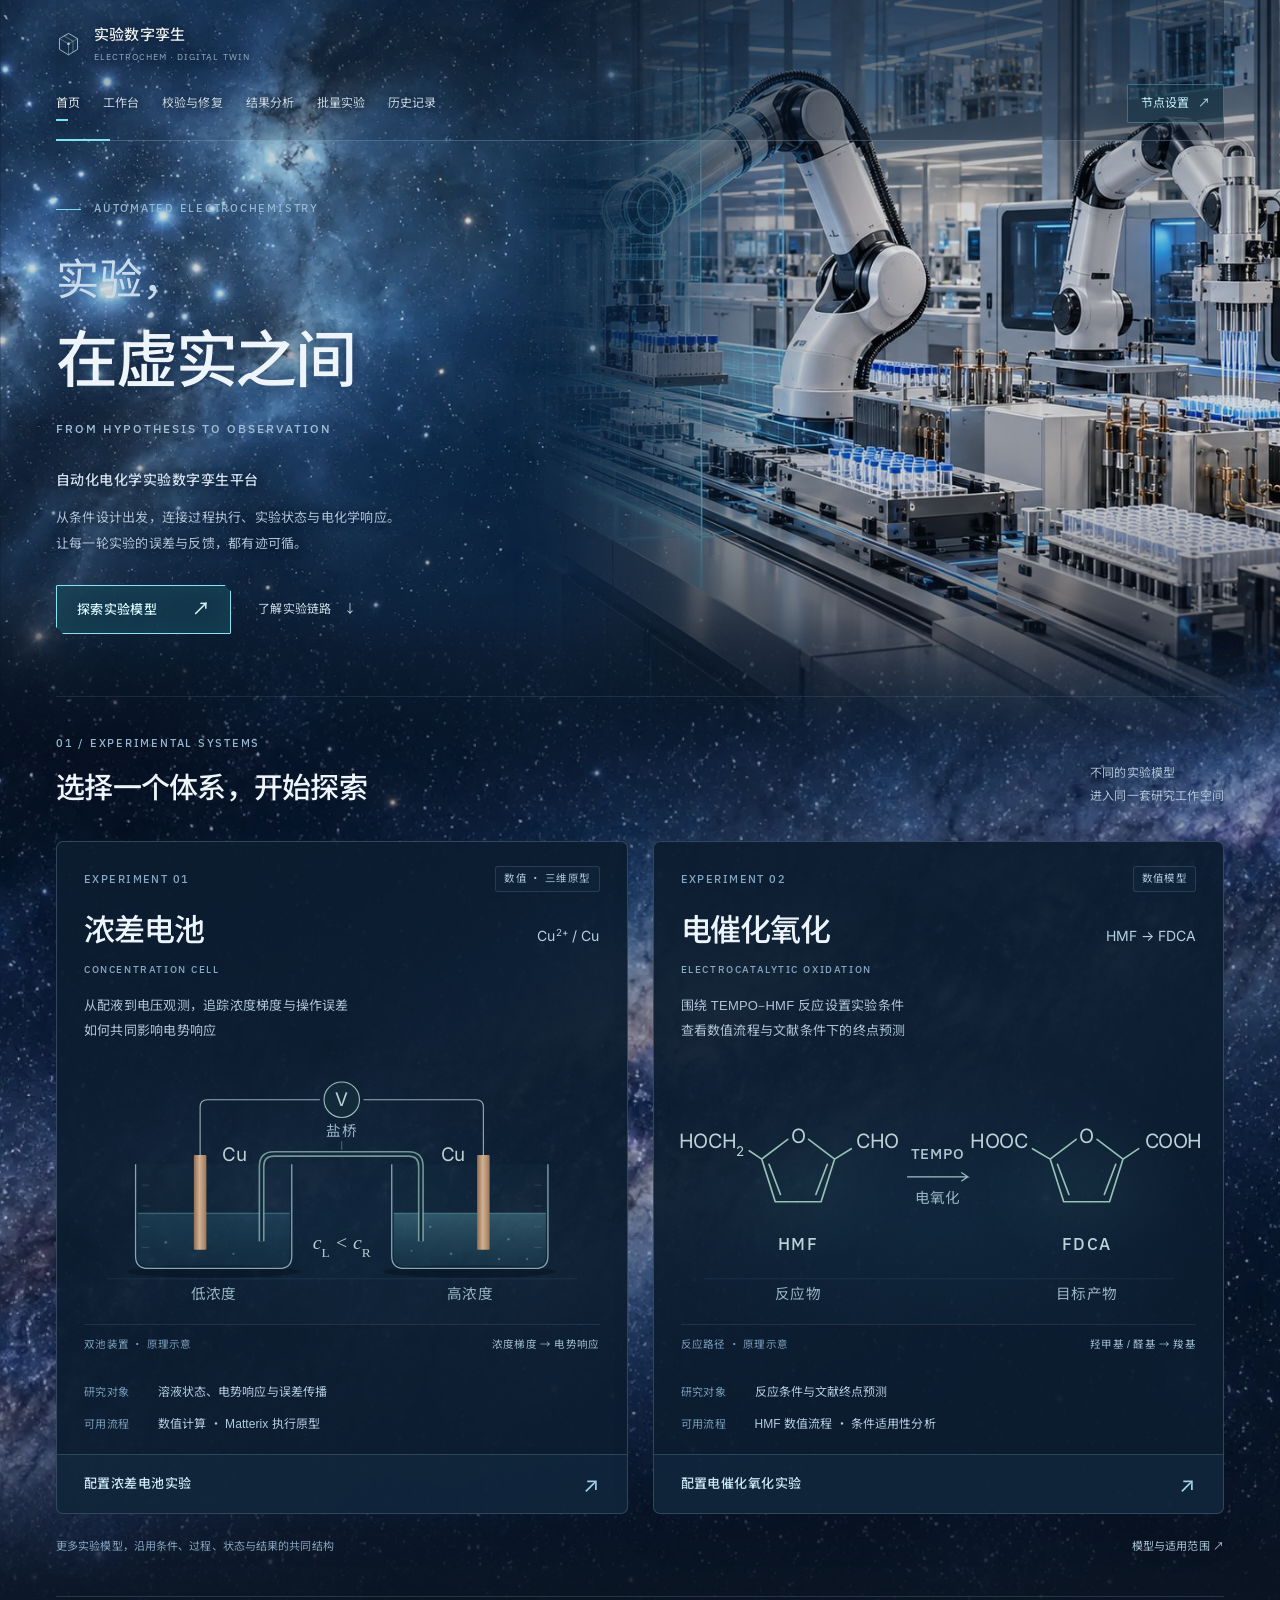
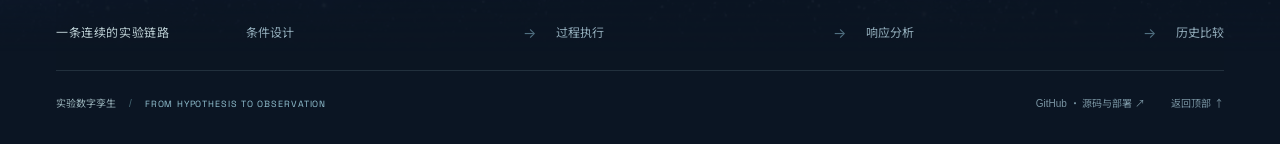
==== commit cb80be61: "Coordinate homepage title typography with model cards Apply the approved Noto Sans SC title proporti" ====
--- a/frontend/index.html
+++ b/frontend/index.html
@@ -8,6 +8,7 @@
 <link rel="preload" as="image" href="assets/lab-digital-twin.jpg">
 <link rel="stylesheet" href="assets/home.css?v=20261103blend">
 <link rel="stylesheet" href="assets/home-models.css?v=20261103models">
+<link rel="stylesheet" href="assets/home-title.css?v=20261103title">
 <script src="assets/home.js?v=20261102" defer></script>
 </head><body>
 <div id="electrochem-home">
--- a/frontend/assets/home-title.css
+++ b/frontend/assets/home-title.css
@@ -0,0 +1,19 @@
+#electrochem-home{--hero-type-size:62px;--hero-type-weight:500;--hero-first-ratio:.70;--hero-type-spacing:-.035em;font-family:"Inter","Noto Sans SC","Microsoft YaHei",sans-serif}
+#electrochem-home .dr-brand{font-family:"Noto Sans SC",sans-serif;font-size:15px;line-height:1.55;font-weight:500;letter-spacing:.015em}
+#electrochem-home .dr-brand small{font-family:"IBM Plex Sans",sans-serif;font-size:8.5px;font-weight:400;line-height:1.8;letter-spacing:.12em;color:#91adc1}
+#electrochem-home .dr-nav{font-family:"Noto Sans SC",sans-serif;font-weight:400;letter-spacing:.005em}
+#electrochem-home .hero-copy{max-width:600px}
+#electrochem-home .dr-eyebrow{font-family:"IBM Plex Sans",sans-serif;font-weight:500;font-size:11px;line-height:1.8;letter-spacing:.16em;color:#95b7d2}
+#electrochem-home h1{font-family:"Noto Sans SC","Microsoft YaHei",sans-serif;font-size:var(--hero-type-size);line-height:1.28;font-weight:var(--hero-type-weight);letter-spacing:var(--hero-type-spacing);margin:30px 0 18px;white-space:normal}
+#electrochem-home h1 .dr-title-first{font-family:inherit;font-size:calc(1em * var(--hero-first-ratio));font-weight:400;line-height:1.45;letter-spacing:.005em;margin-bottom:9px;color:#c9dbea}
+#electrochem-home h1 em{font-family:inherit;font-size:1em;font-style:normal;font-weight:var(--hero-type-weight);line-height:1.28;letter-spacing:var(--hero-type-spacing);color:#edf5fb;text-shadow:0 2px 18px #031026a6}
+#electrochem-home .hero-english{font-family:"IBM Plex Sans",sans-serif;font-weight:500;font-style:normal;font-size:12px;line-height:1.85;letter-spacing:.16em;color:#a0bfd5;margin:0 0 28px;text-transform:uppercase}
+#electrochem-home .dr-platform-name{font-family:"Noto Sans SC",sans-serif;font-size:14px;font-weight:500;line-height:1.8;letter-spacing:.035em;color:#d0e1ed;margin:0 0 11px}
+#electrochem-home .dr-platform-desc{font-family:"Noto Sans SC",sans-serif;font-size:13px;font-weight:400;line-height:2;letter-spacing:.018em;color:#aec3d7;max-width:475px;margin:0}
+#electrochem-home .hero-actions{margin-top:28px;gap:27px}
+#electrochem-home .primary-link{font-family:"Noto Sans SC",sans-serif;font-size:13px;font-weight:500;line-height:1.8;letter-spacing:.025em}
+#electrochem-home .text-link{font-family:"Noto Sans SC",sans-serif;font-size:12px;font-weight:400;line-height:1.8;letter-spacing:.01em}
+#electrochem-home .hero-footnote{font-family:"IBM Plex Sans",sans-serif;font-size:10px;line-height:1.9;font-weight:400;letter-spacing:.015em;color:#89a8bf}
+@media(max-width:980px){#electrochem-home h1{font-size:calc(var(--hero-type-size) - 3px)}}
+@media(max-width:760px){#electrochem-home h1{font-size:min(calc(var(--hero-type-size) - 7px),10.8vw);margin-top:27px;margin-bottom:18px}#electrochem-home .hero-english{font-size:11px;letter-spacing:.12em;margin-bottom:24px}#electrochem-home .dr-platform-name{font-size:13px;letter-spacing:.025em}#electrochem-home .dr-platform-desc{font-size:12px;line-height:2}#electrochem-home .hero-copy{max-width:100%}#electrochem-home .hero-actions{gap:24px}#electrochem-home .dr-hero{padding-top:36px;padding-bottom:38px}#electrochem-home .hero-footnote{max-width:340px}}
+@media(max-width:420px){#electrochem-home .dr-eyebrow{font-size:10px;letter-spacing:.11em}#electrochem-home h1 .dr-title-first{margin-bottom:8px}#electrochem-home .hero-english{font-size:10px;letter-spacing:.095em}#electrochem-home .dr-platform-name{font-size:12px;letter-spacing:.01em}#electrochem-home .primary-link{font-size:12px}#electrochem-home .hero-actions{gap:22px}#electrochem-home .hero-footnote{font-size:10px}#electrochem-home .dr-brand{font-size:14px}}
